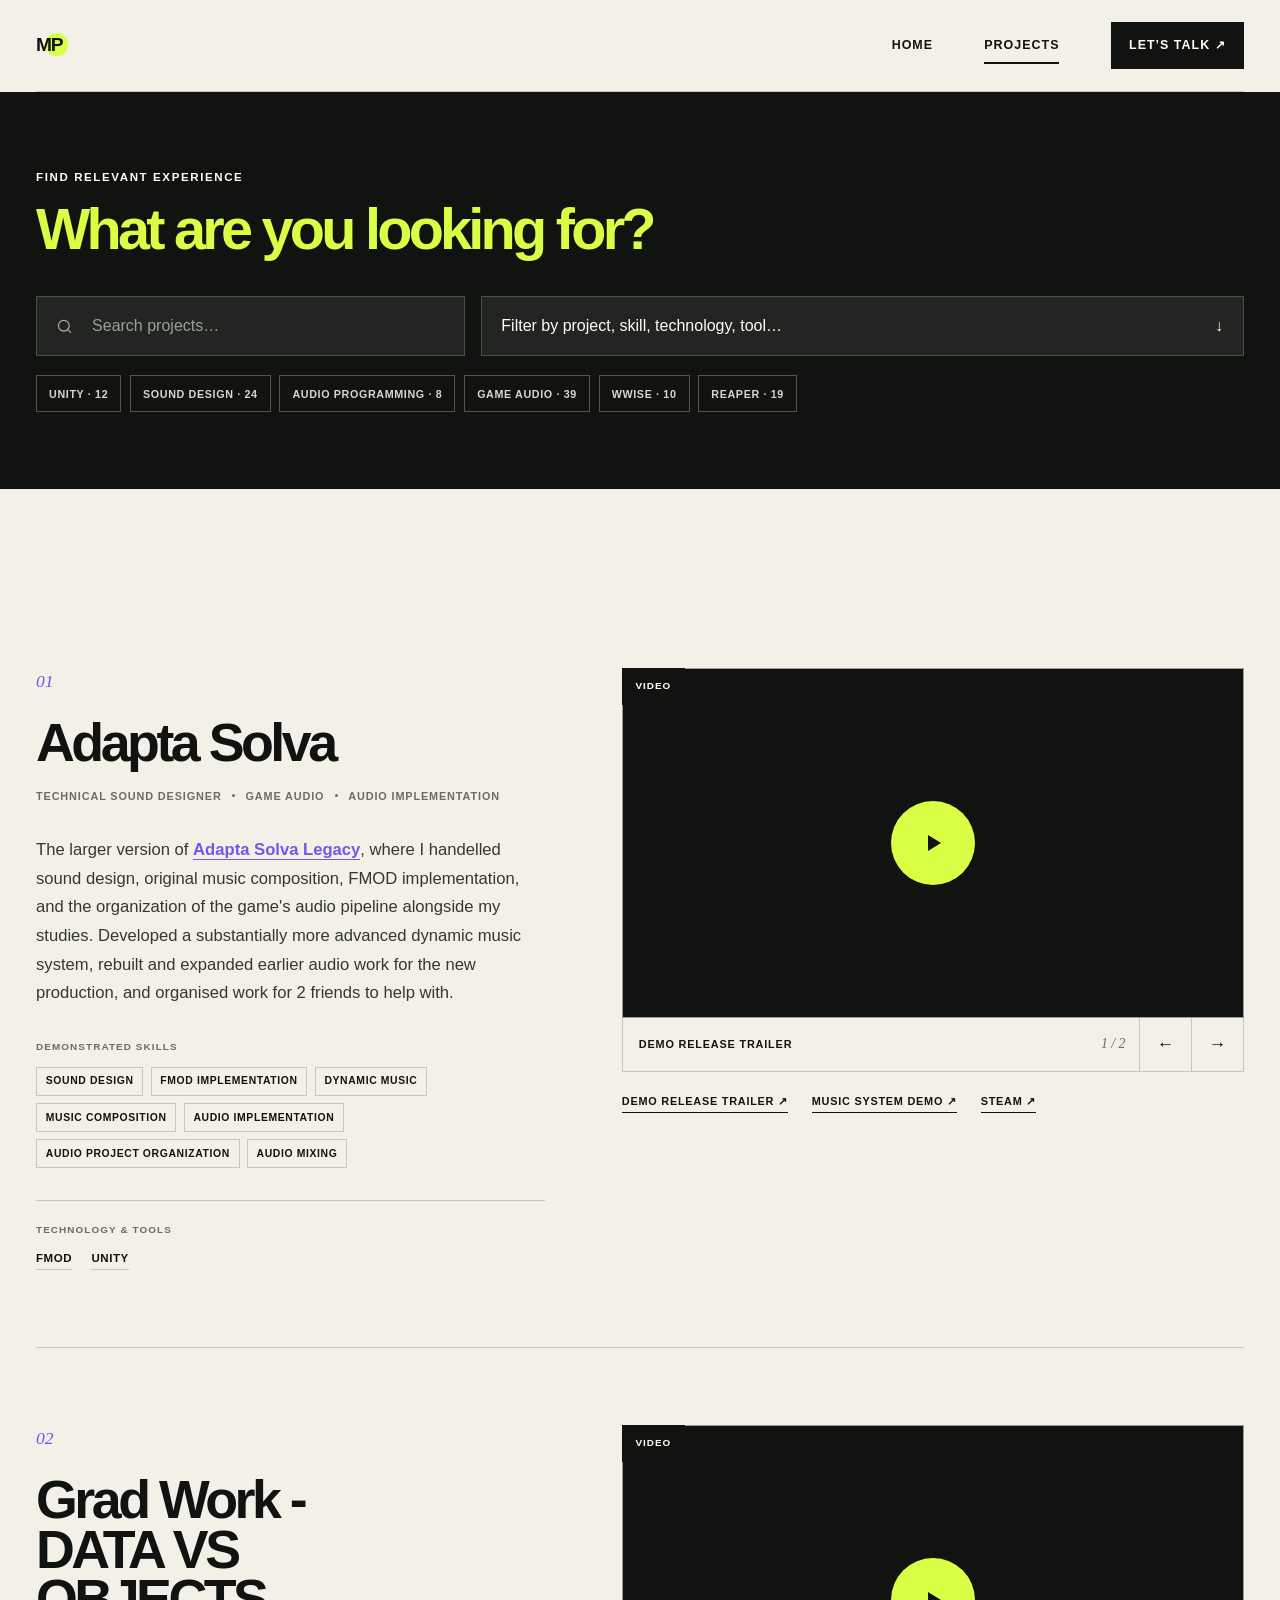
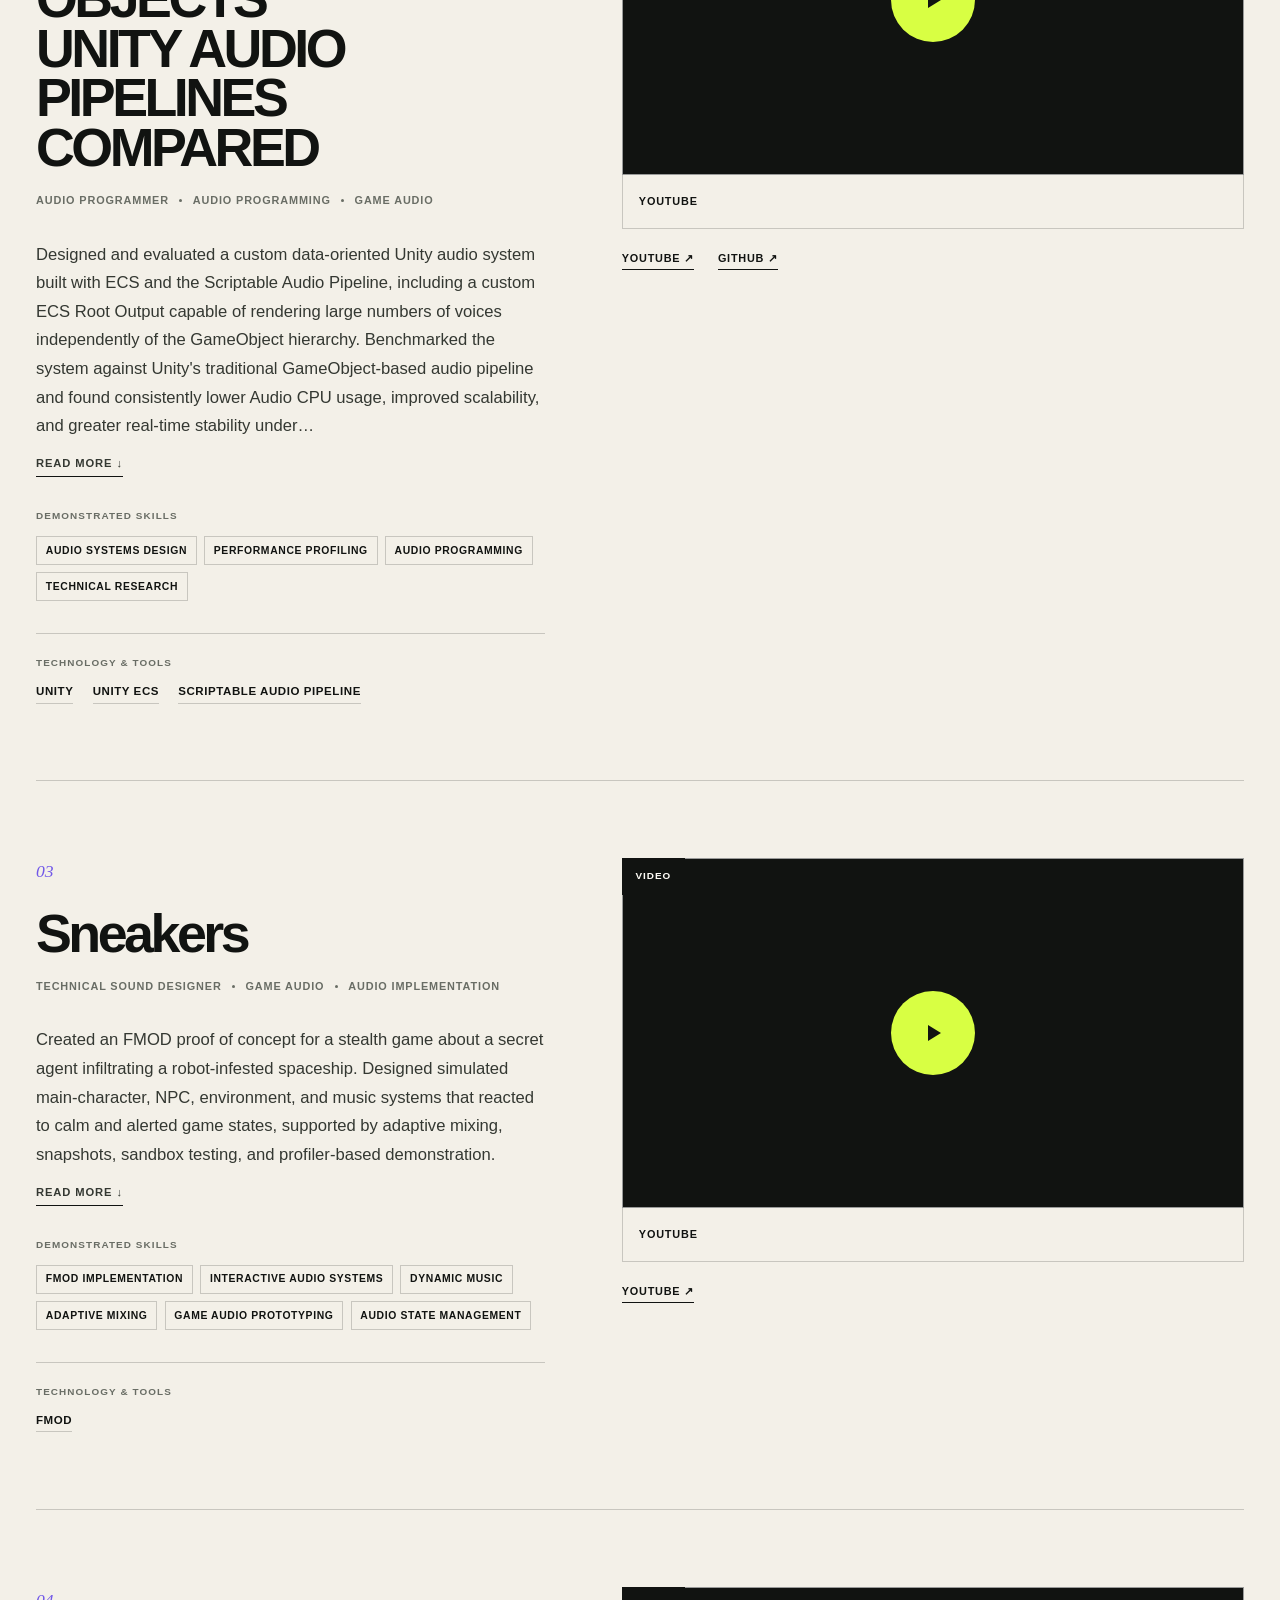
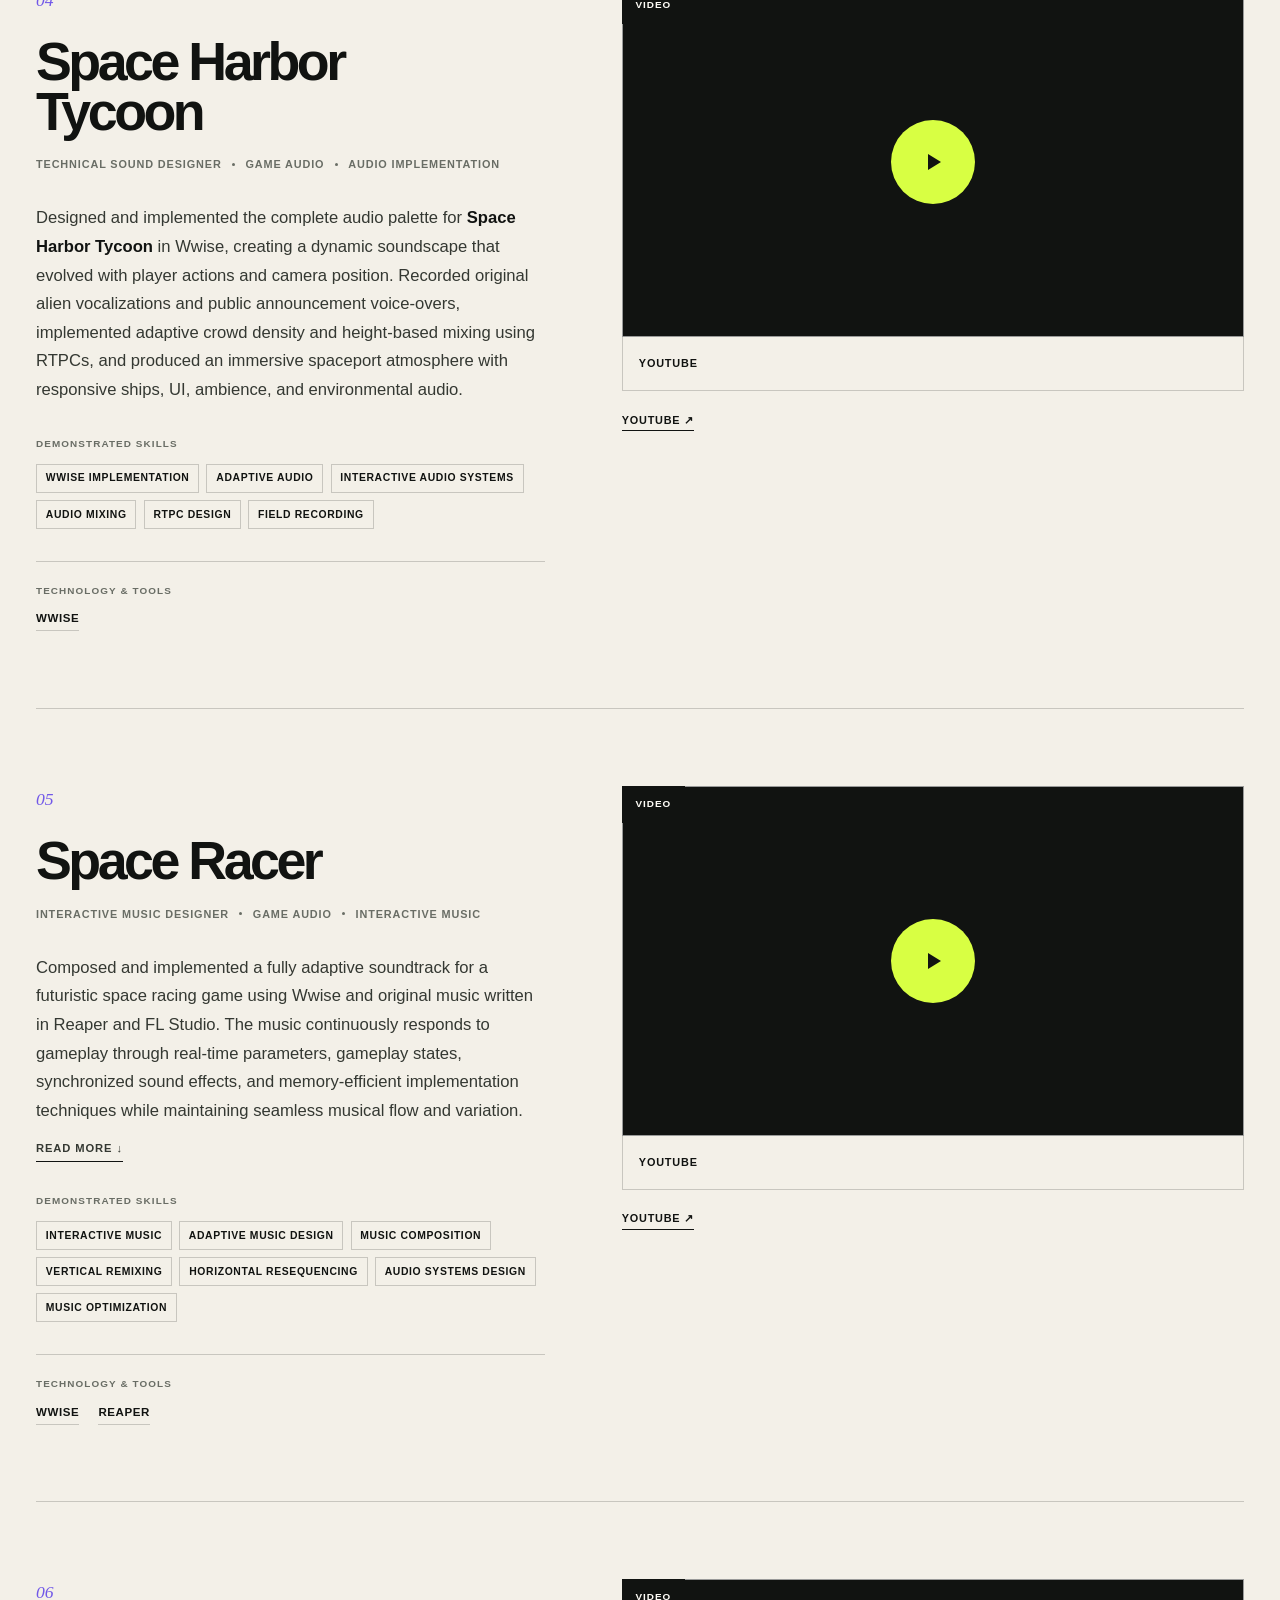
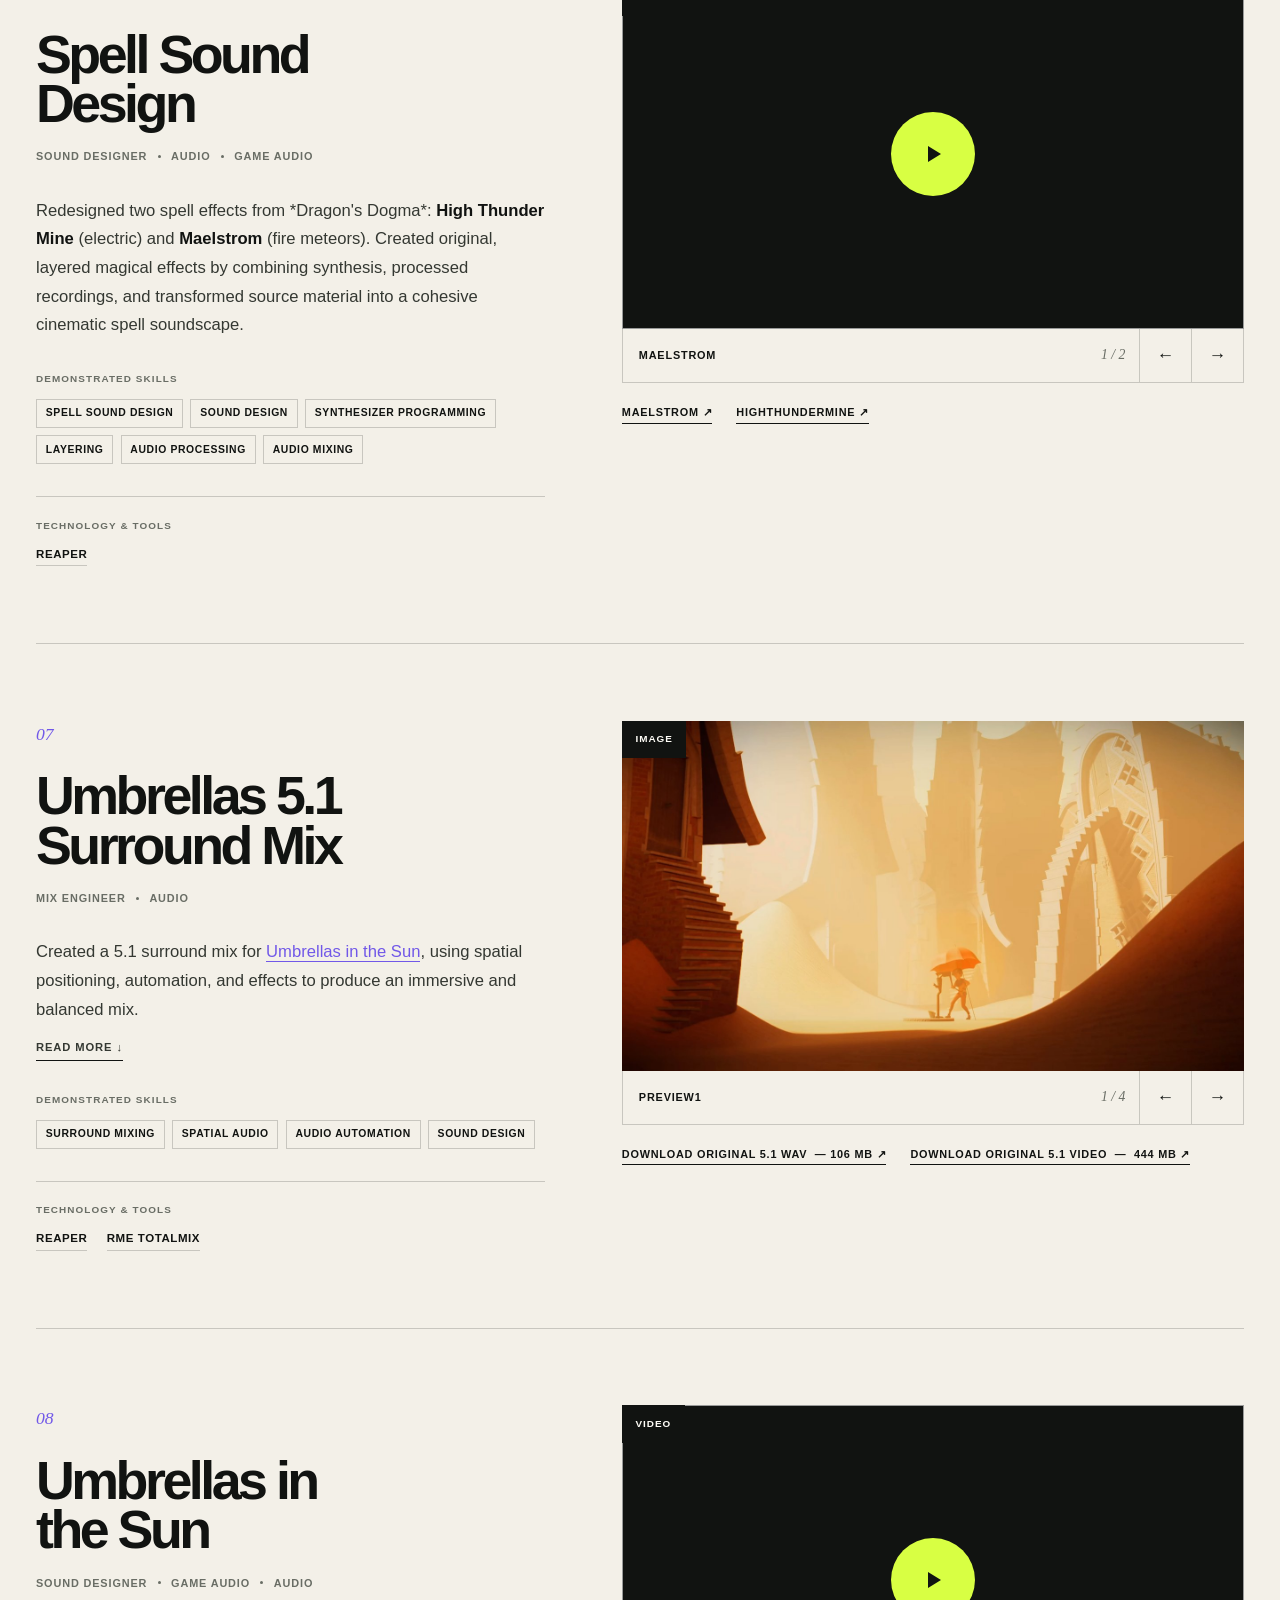
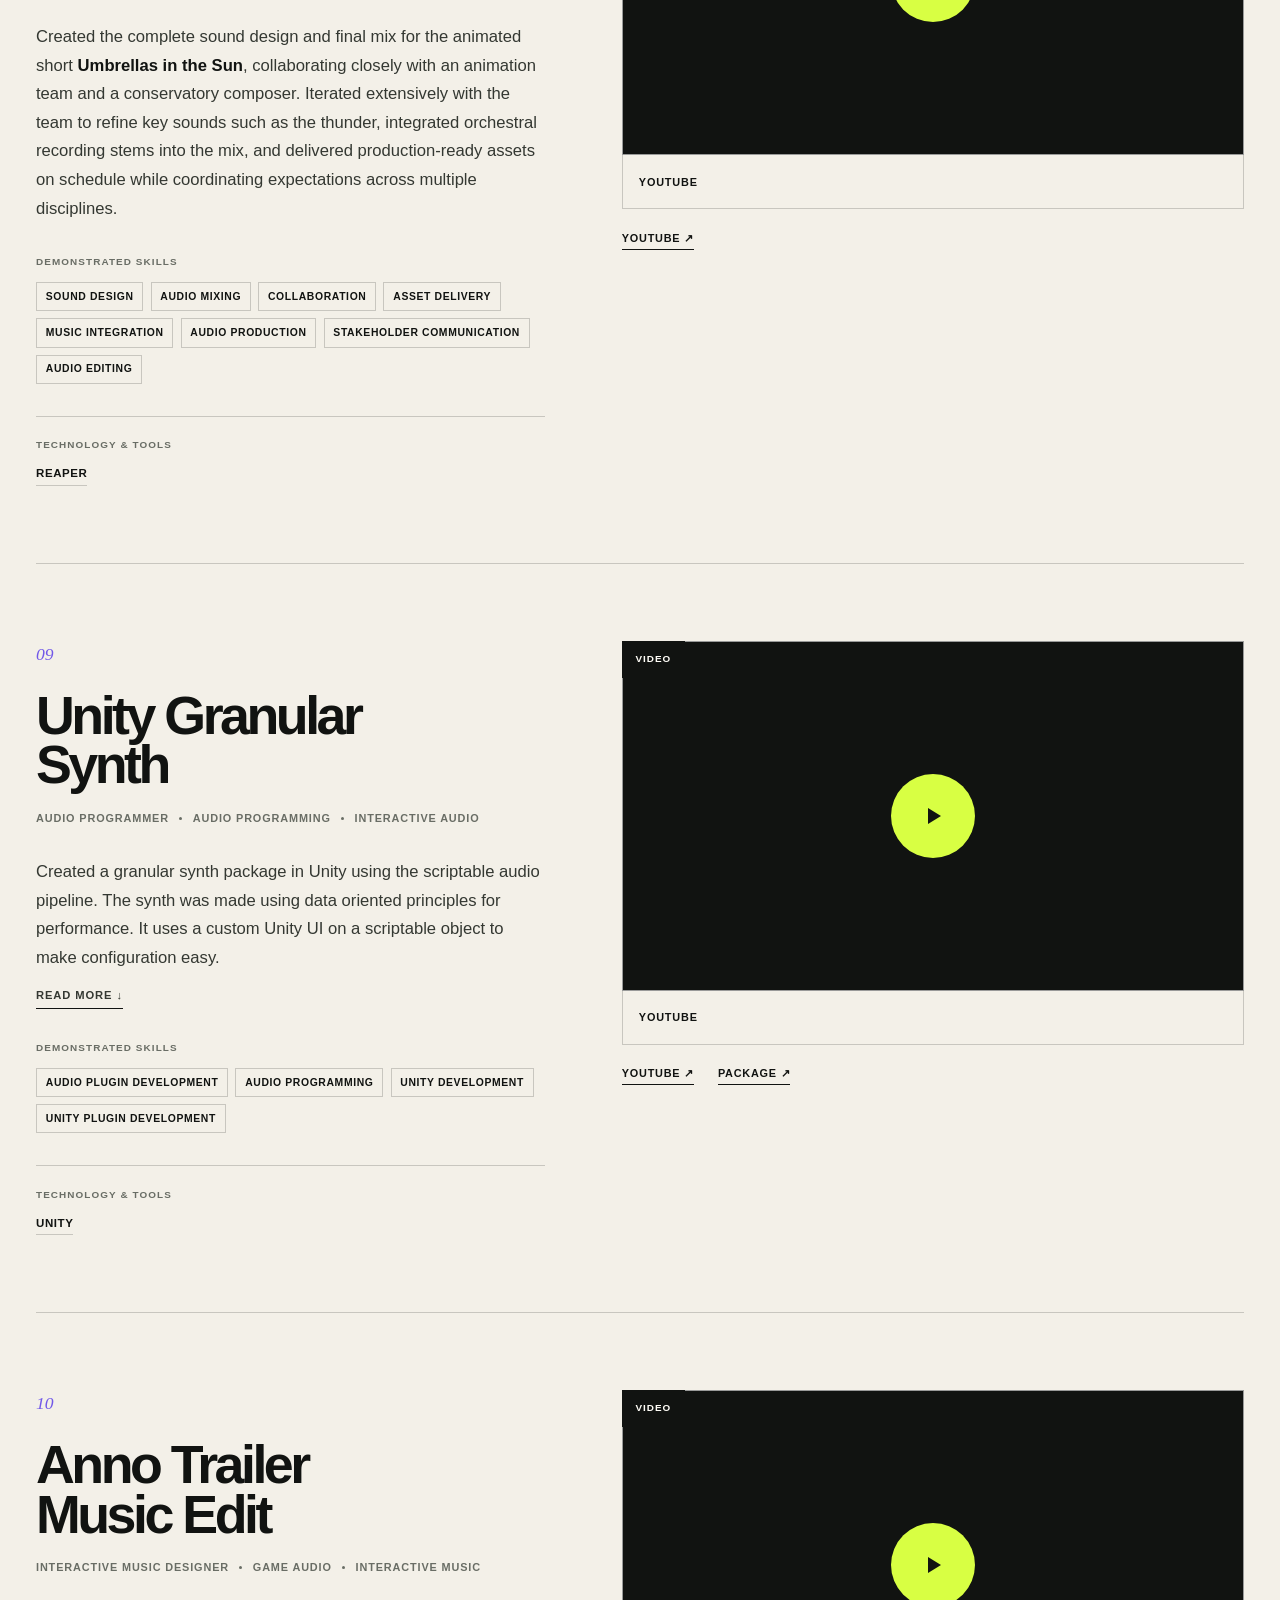
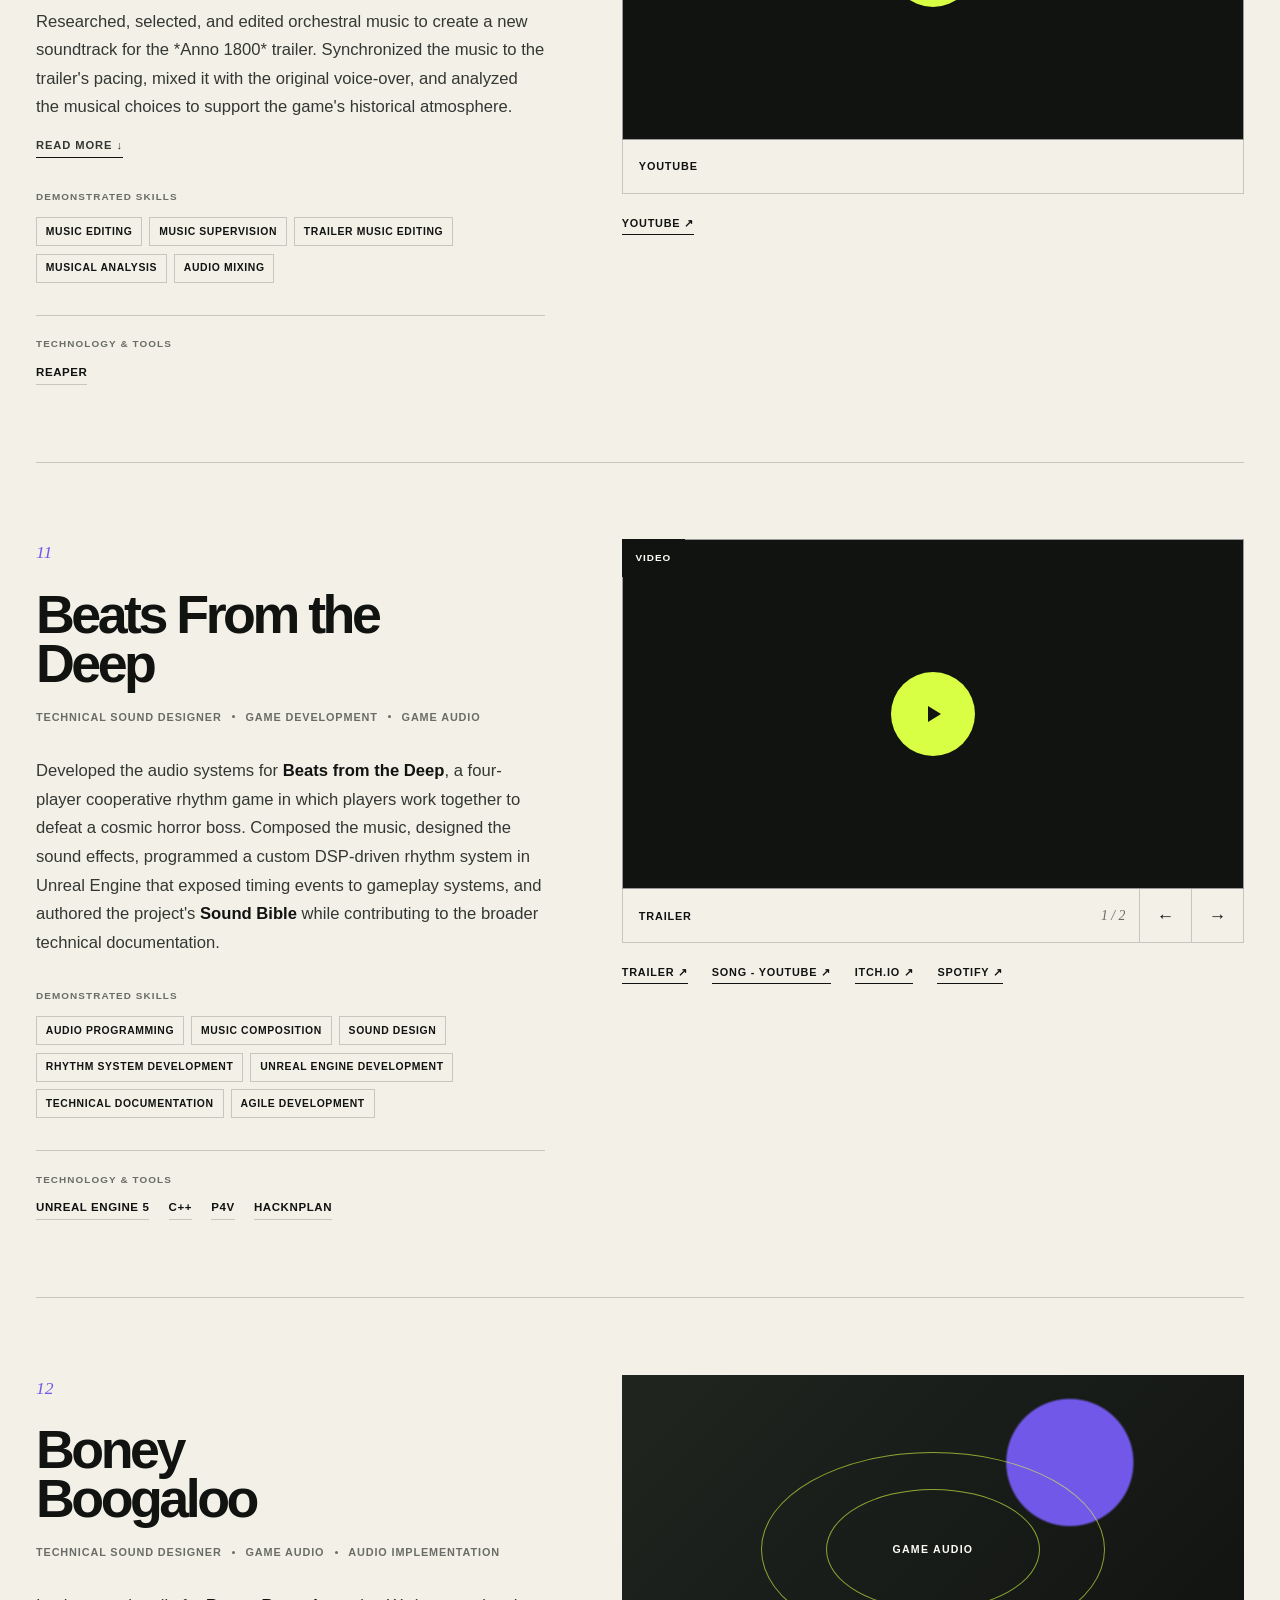
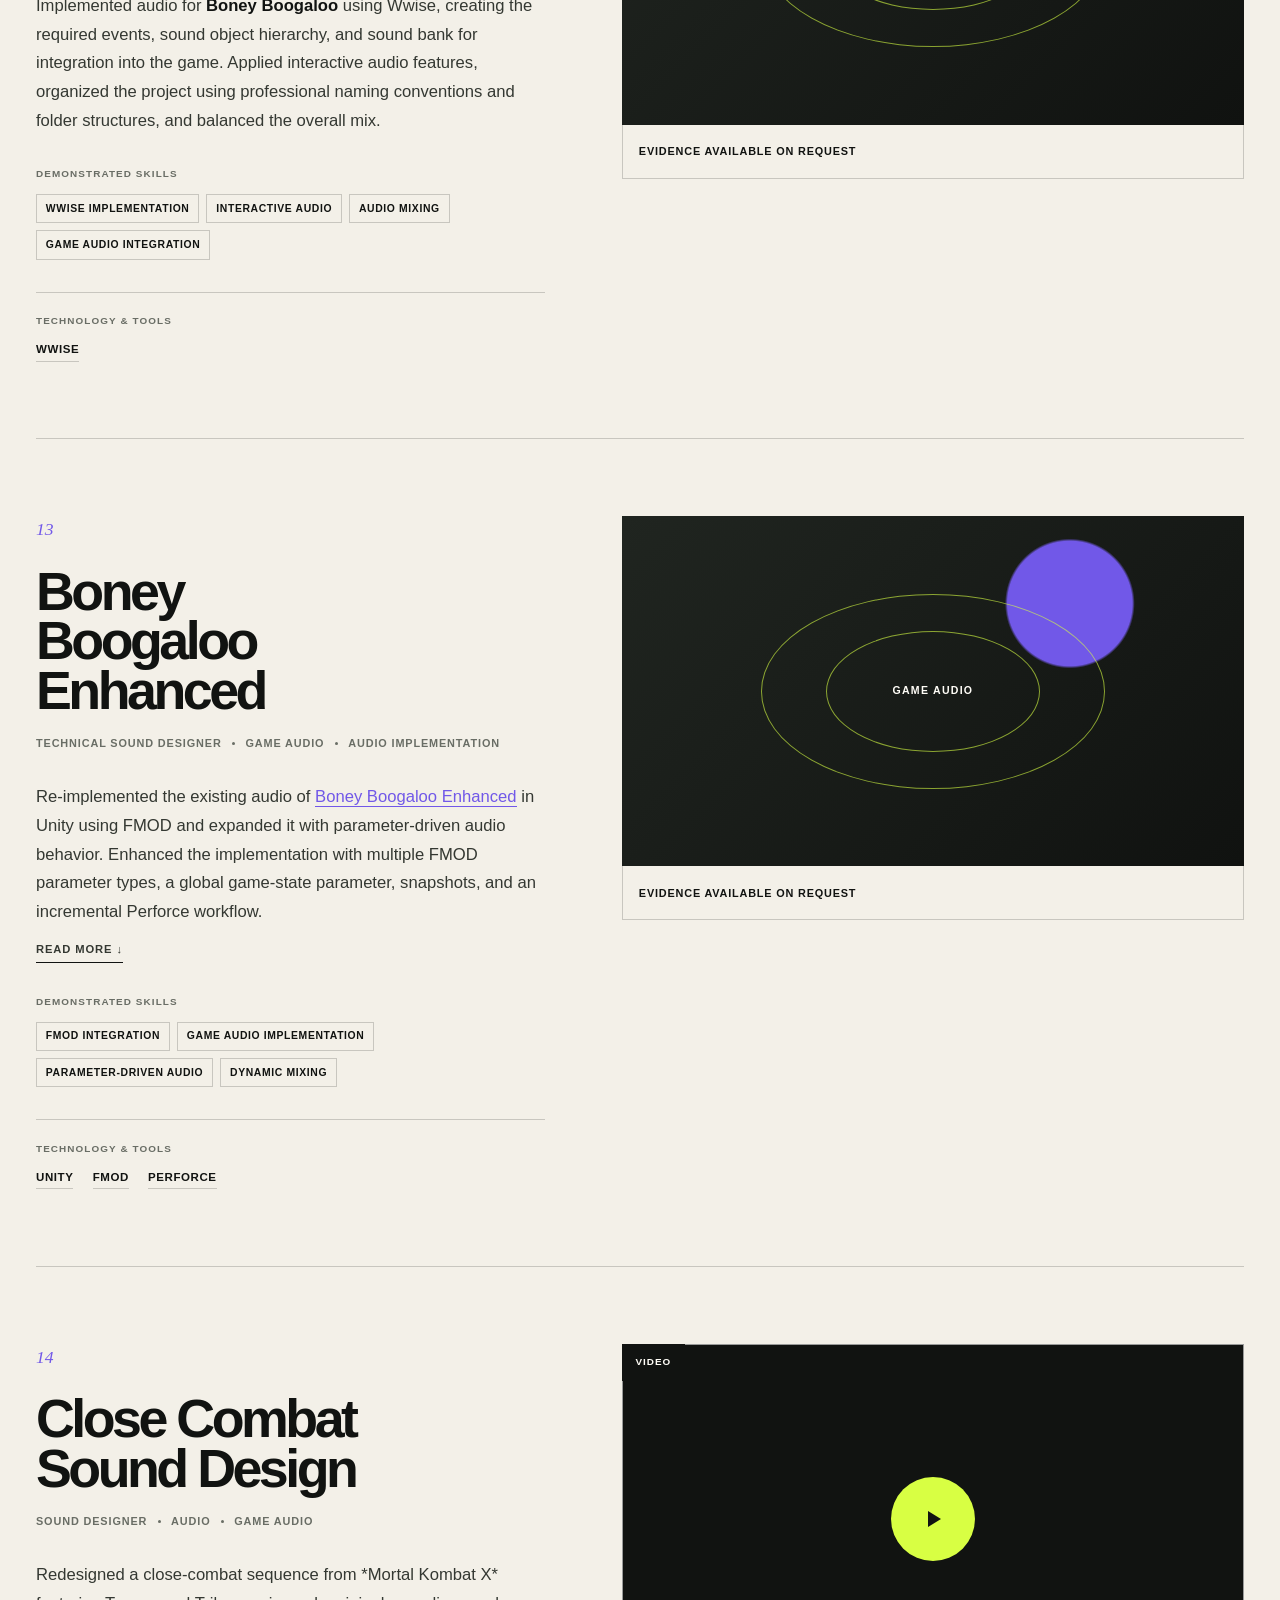
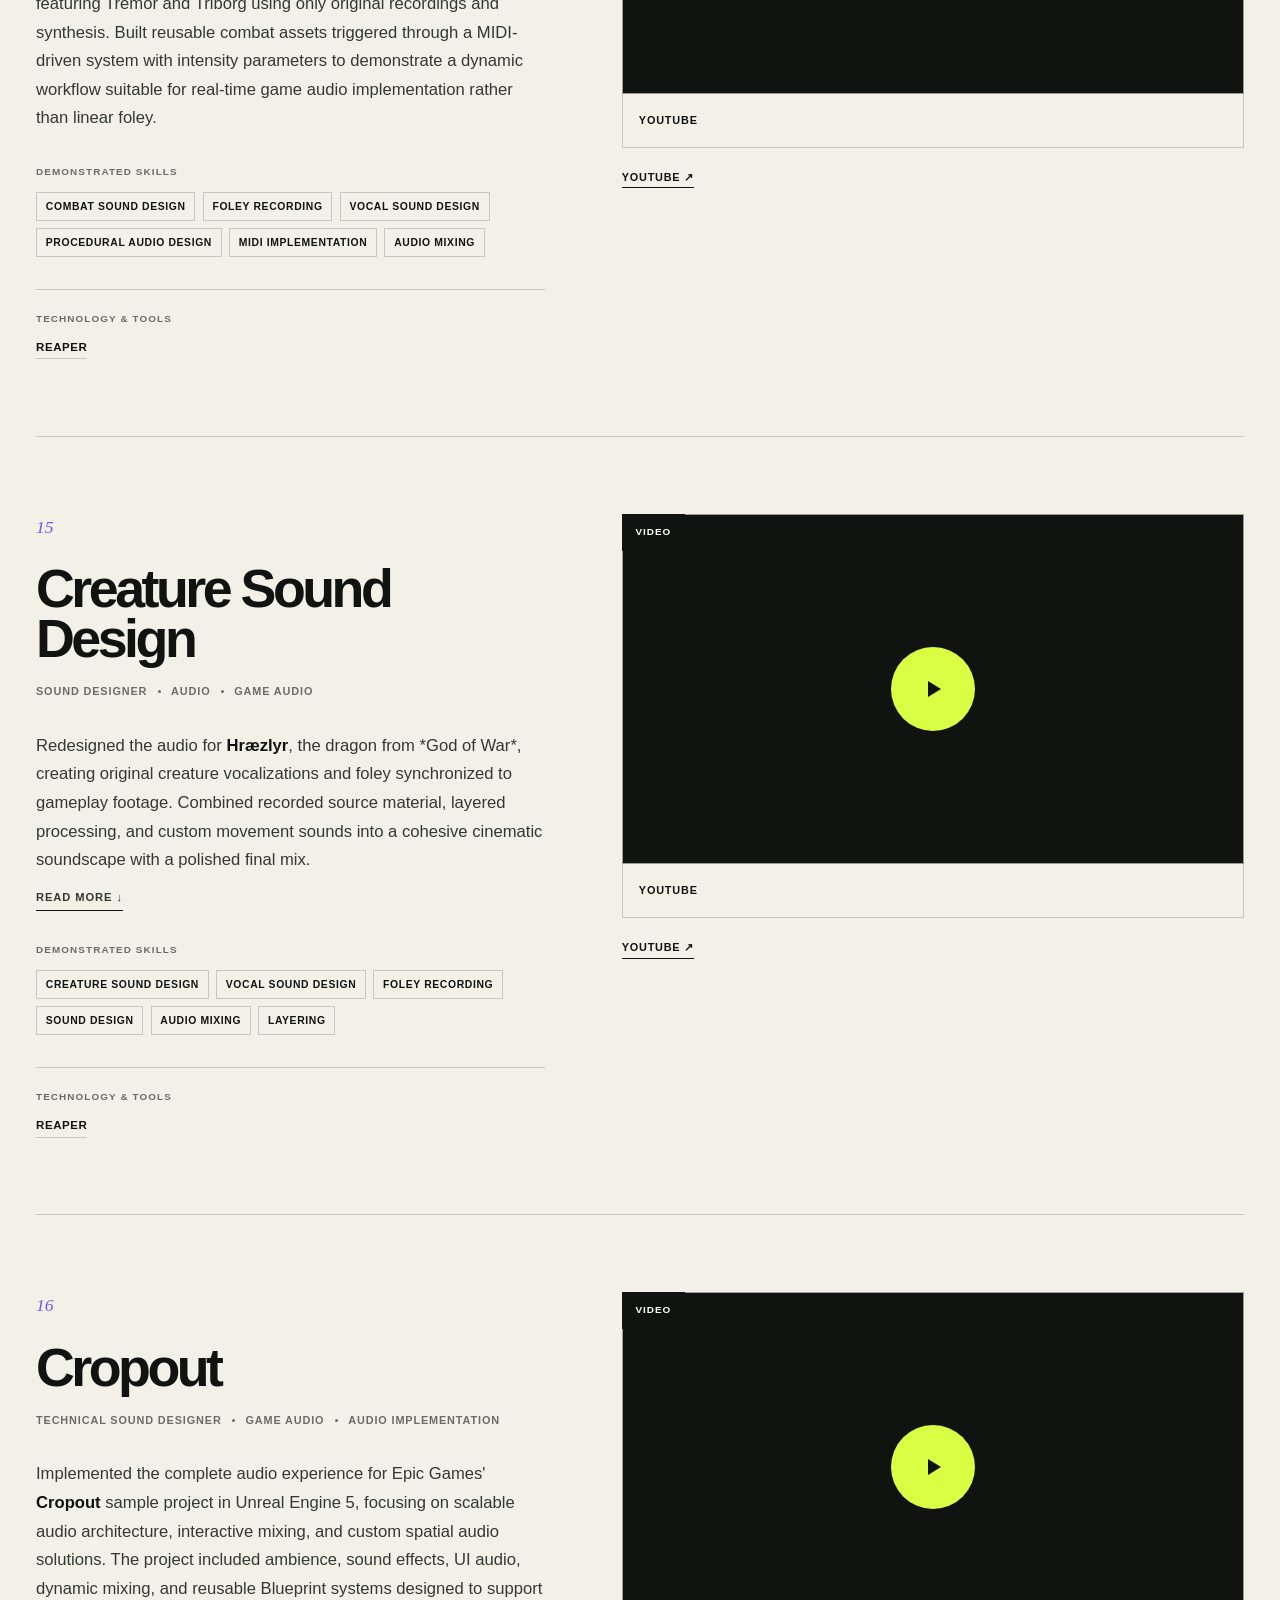
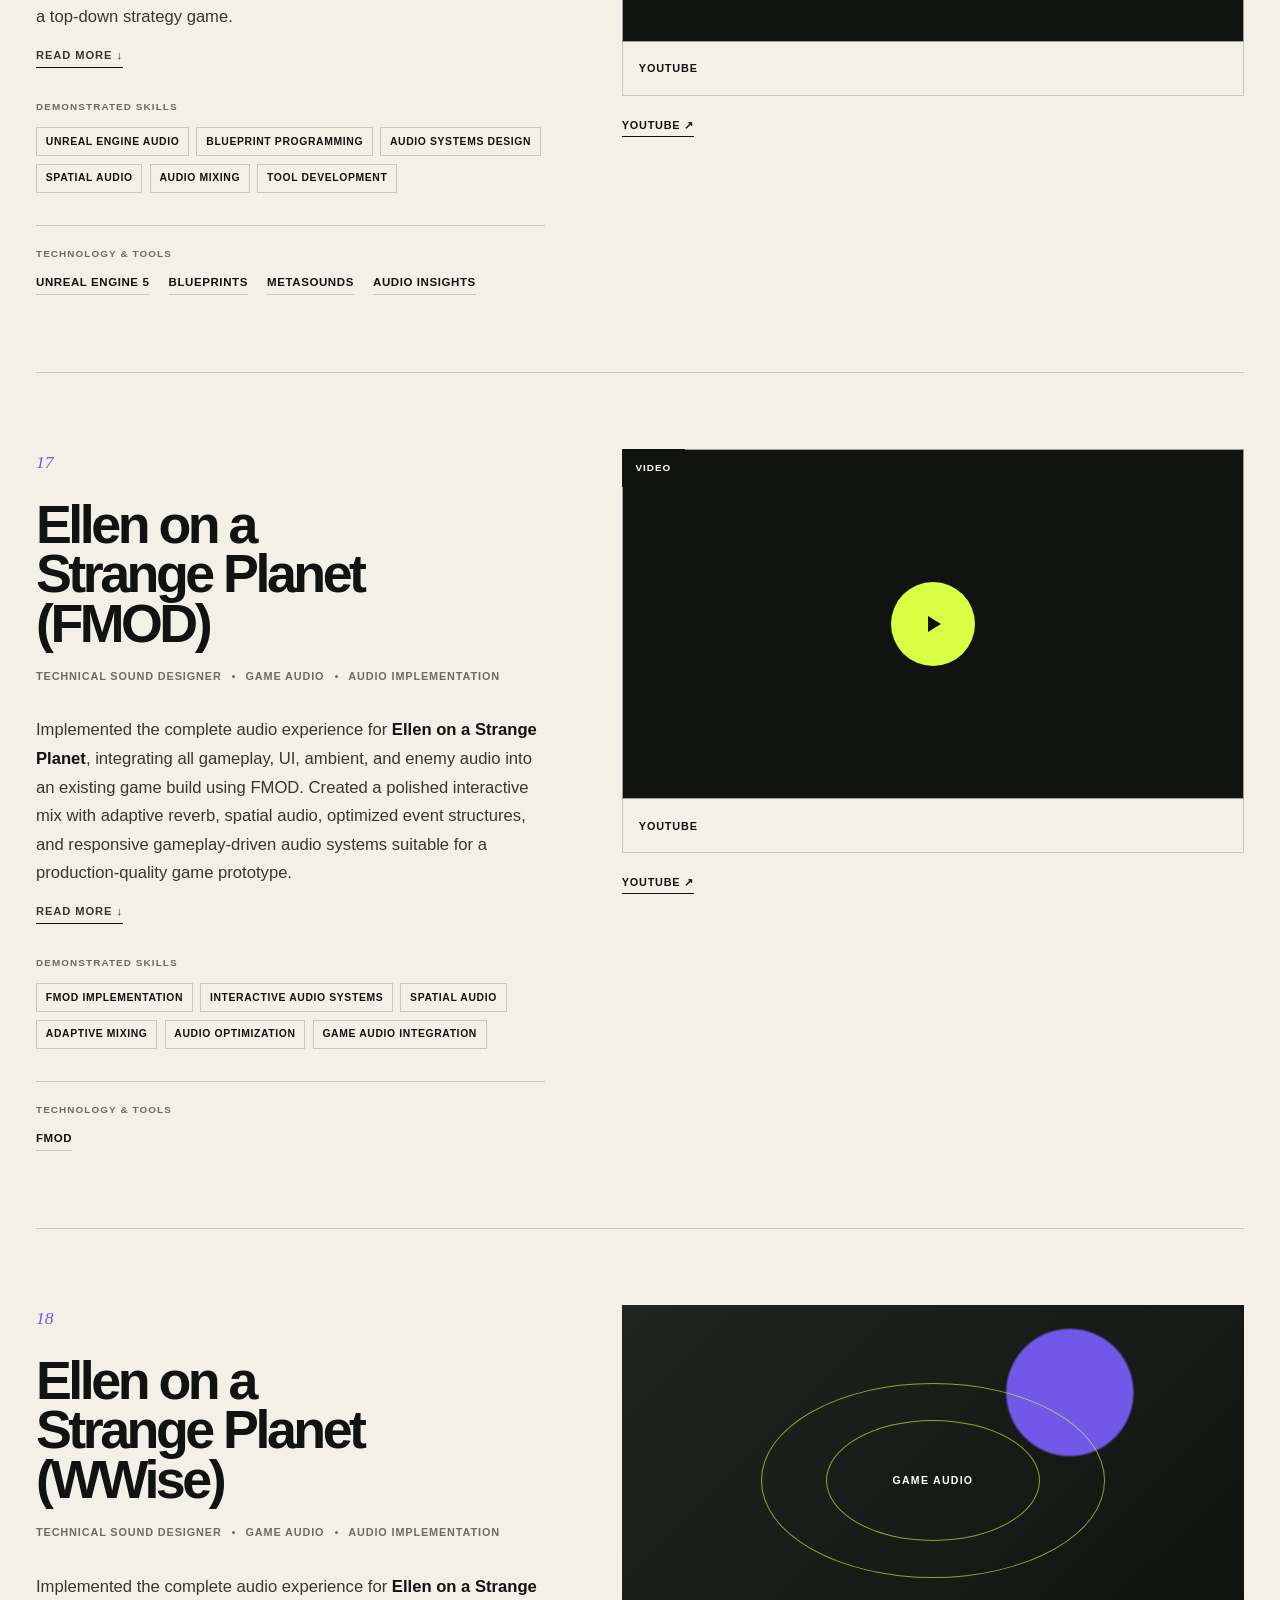
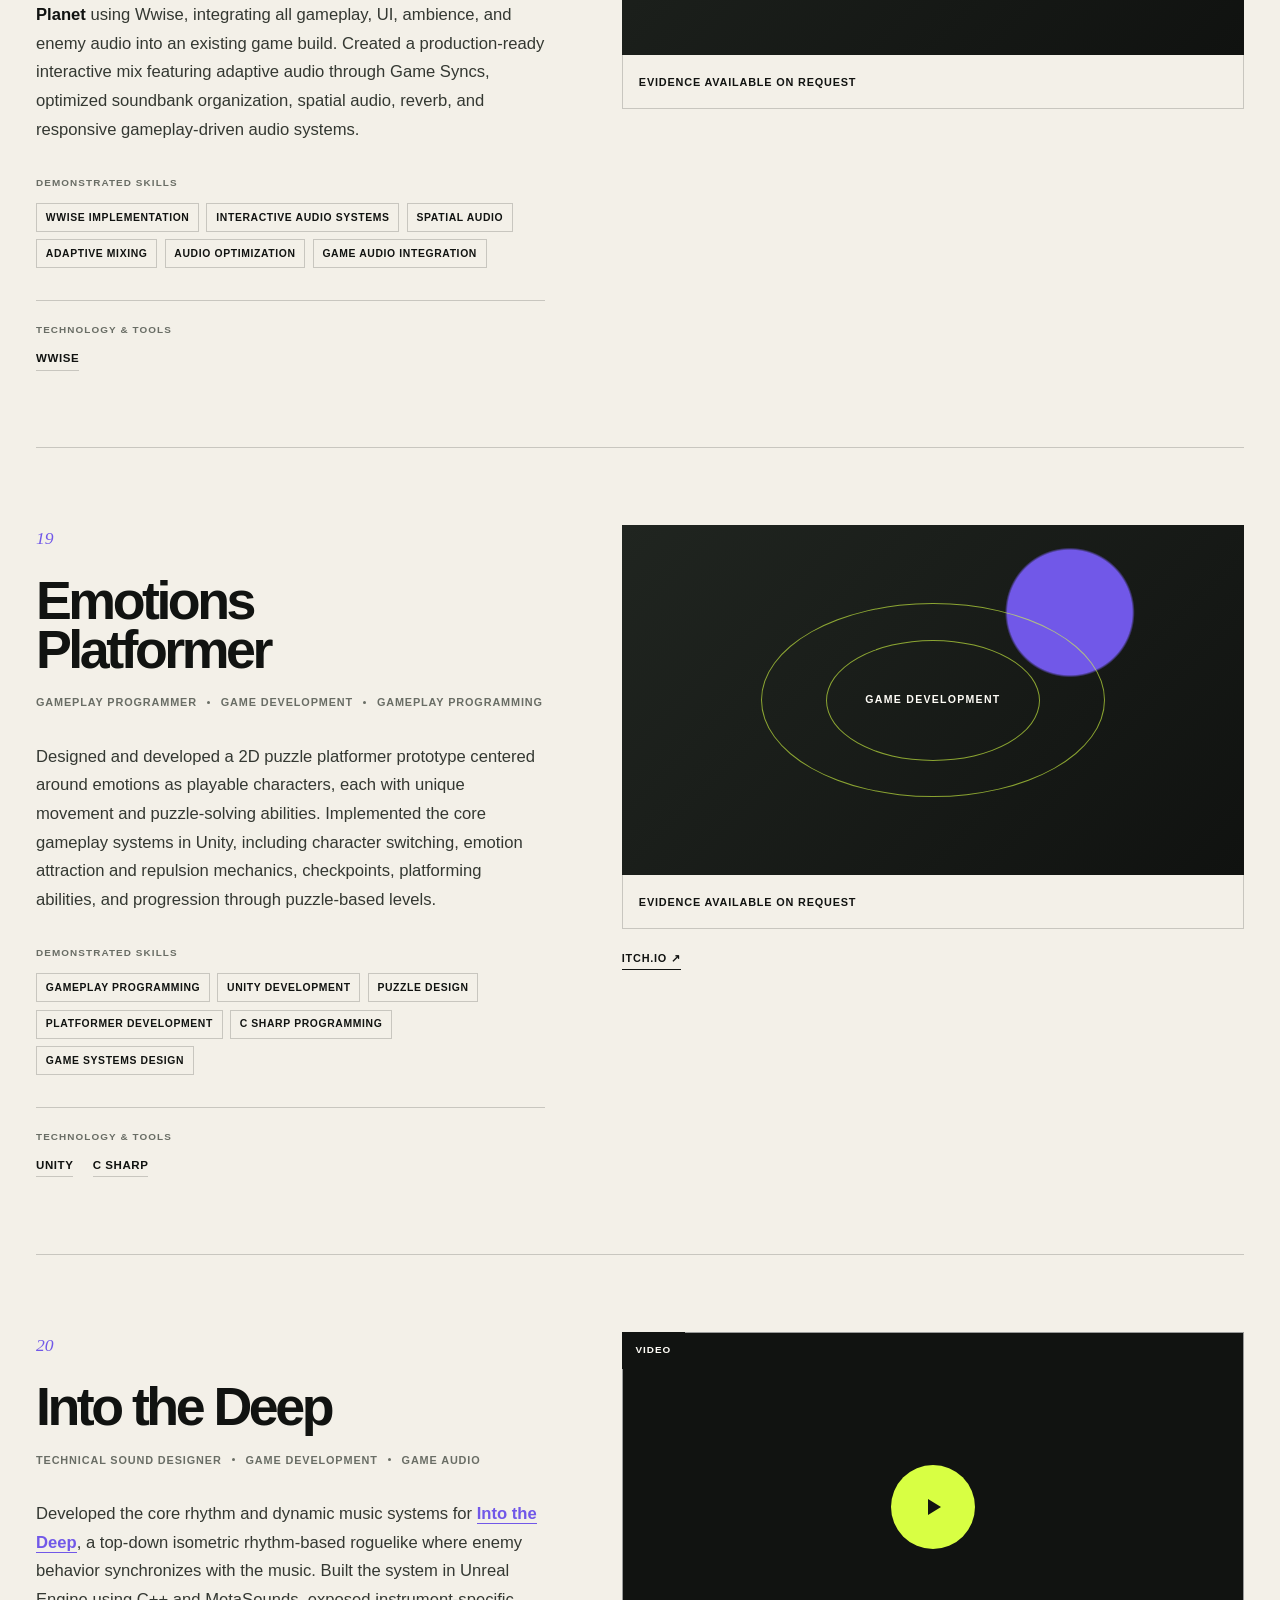
==== projects/index.html @ c5b2c289 "first commit" ====
<!doctype html>
<html lang="en">
  <head>
    <meta charset="utf-8">
    <meta name="viewport" content="width=device-width, initial-scale=1">
    <meta name="description" content="Explore Matthias Peene&#039;s work in audio programming, game audio, sound design, and creative technology.">
    <meta name="theme-color" content="#111311">
    <title>Projects — Matthias Peene</title>
    <link rel="stylesheet" href="../assets/site.css"></head>
  <body class="projects-page">
    
    <a class="skip-link" href="#main">Skip to content</a>
    <header class="site-header">
      <a class="wordmark" href="../index.html" aria-label="Matthias Peene, home">
        <span>MP</span><i aria-hidden="true"></i>
      </a>
      <nav aria-label="Main navigation">
        <a  href="../index.html">Home</a>
        <a aria-current="page" href="../projects/">Projects</a>
        <a class="nav-contact" href="mailto:matthiaspeene@hotmail.nl">Let’s talk <span aria-hidden="true">↗</span></a>
      </nav>
    </header>
    <main id="main">
      <!-- <section class="projects-intro section-shell">
        <p class="eyebrow">Project archive</p>
        <div>
          <h1>Work you can<br><em>hear</em> and use.</h1>
          <p>Explore projects by discipline, skill, technology, or tool. The strongest evidence appears first; filters keep that quality order intact.</p>
        </div>
      </section> -->

      <section class="filter-section" aria-labelledby="filter-title">
        <div class="section-shell">
          <div class="filter-heading">
            <div>
              <p class="eyebrow">Find relevant experience</p>
              <h2 id="filter-title">What are you looking for?</h2>
            </div>
            <button class="filter-clear" id="clear-filters" type="button" hidden>Clear all</button>
          </div>
          <div class="filter-controls">
            <label class="search-field">
              <span class="visually-hidden">Search projects</span>
              <svg aria-hidden="true" viewBox="0 0 24 24"><path d="m21 21-4.35-4.35m2.35-5.4A7.75 7.75 0 1 1 3.5 11.25a7.75 7.75 0 0 1 15.5 0Z"/></svg>
              <input id="project-search" type="search" placeholder="Search projects…" autocomplete="off">
            </label>
            <label class="facet-field">
              <span class="visually-hidden">Add a project filter</span>
              <select id="facet-select"><option value="">Filter by project, skill, technology, tool…</option></select>
            </label>
          </div>
          <div class="popular-filters" id="popular-filters" aria-label="Popular filters"></div>
          <div class="active-filters" id="active-filters" aria-live="polite"></div>
        </div>
      </section>

      <section class="project-results section-shell" aria-labelledby="results-title">
        <!-- <div class="results-heading">
          <h2 id="results-title"><span id="result-count">48</span> projects</h2>
          <p id="sort-note">Ordered by evidence quality</p>
        </div> -->
        <div class="project-list" id="project-list"></div>
        <div class="empty-state" id="empty-state" hidden>
          <p class="eyebrow">No matches</p>
          <h2>Try a wider search.</h2>
          <p>Remove a filter or search for a different skill, technology, or discipline.</p>
          <button class="button button--primary" type="button" data-clear-filters>Clear filters</button>
        </div>
      </section>
    </main>
    
    <footer class="site-footer">
      <div>
        <a class="wordmark wordmark--footer" href="../index.html" aria-label="Matthias Peene, home"><span>MP</span><i aria-hidden="true"></i></a>
        <p>Audio systems, creative tools, and interactive sound.</p>
      </div>
      <div class="footer-links">
        <a href="mailto:matthiaspeene@hotmail.nl">Email</a>
        <a href="https://github.com/matthiaspeene" target="_blank" rel="noreferrer">GitHub <span aria-hidden="true">↗</span></a>
      </div>
      <p class="footer-note">© 2026 Matthias Peene · Built from CareerVault</p>
    </footer>
    <script src="../assets/projects-data.js"></script>
    <script src="../assets/projects.js"></script>
  </body>
</html>
---- assets/site.css ----
:root {
  --ink: #111311;
  --ink-soft: #343832;
  --paper: #f3f0e8;
  --paper-deep: #e7e2d6;
  --white: #fffdf7;
  --acid: #d8ff43;
  --acid-dark: #b7df24;
  --violet: #7158e8;
  --line: rgba(17, 19, 17, 0.19);
  --muted: #696d65;
  --sans: Inter, "Helvetica Neue", Helvetica, Arial, sans-serif;
  --serif: Iowan Old Style, Baskerville, "Times New Roman", serif;
  --page: min(1440px, calc(100vw - 72px));
  --radius: 4px;
}

* {
  box-sizing: border-box;
}

html {
  scroll-behavior: smooth;
}

body {
  margin: 0;
  background: var(--paper);
  color: var(--ink);
  font-family: var(--sans);
  font-size: 16px;
  line-height: 1.5;
  text-rendering: optimizeLegibility;
}

body::selection {
  background: var(--acid);
  color: var(--ink);
}

img,
svg,
iframe {
  display: block;
  max-width: 100%;
}

a {
  color: inherit;
  text-decoration: none;
}

button,
input,
select {
  color: inherit;
  font: inherit;
}

button,
select {
  cursor: pointer;
}

.section-shell,
.site-header,
.site-footer {
  margin-inline: auto;
  width: var(--page);
}

.skip-link {
  background: var(--acid);
  left: 1rem;
  padding: 0.65rem 1rem;
  position: fixed;
  top: -5rem;
  z-index: 1000;
}

.skip-link:focus {
  top: 1rem;
}

.visually-hidden {
  clip: rect(0 0 0 0);
  clip-path: inset(50%);
  height: 1px;
  overflow: hidden;
  position: absolute;
  white-space: nowrap;
  width: 1px;
}

.site-header {
  align-items: center;
  border-bottom: 1px solid var(--line);
  display: flex;
  justify-content: space-between;
  min-height: 92px;
}

.wordmark {
  align-items: center;
  display: inline-flex;
  font-size: 1.2rem;
  font-weight: 900;
  letter-spacing: -0.07em;
  position: relative;
}

.wordmark span {
  position: relative;
  z-index: 1;
}

.wordmark i {
  background: var(--acid);
  border-radius: 50%;
  height: 1.45rem;
  left: 0.58rem;
  position: absolute;
  top: 0.1rem;
  width: 1.45rem;
}

.site-header nav {
  align-items: center;
  display: flex;
  gap: clamp(1.4rem, 4vw, 4.5rem);
}

.site-header nav a {
  font-size: 0.78rem;
  font-weight: 750;
  letter-spacing: 0.08em;
  position: relative;
  text-transform: uppercase;
}

.site-header nav a:not(.nav-contact)::after {
  background: var(--ink);
  bottom: -0.55rem;
  content: "";
  height: 2px;
  left: 0;
  position: absolute;
  transform: scaleX(0);
  transform-origin: left;
  transition: transform 180ms ease;
  width: 100%;
}

.site-header nav a:hover::after,
.site-header nav a[aria-current="page"]::after {
  transform: scaleX(1);
}

.nav-contact {
  background: var(--ink);
  color: var(--white);
  padding: 0.9rem 1.15rem;
  transition: background 180ms ease, color 180ms ease;
}

.nav-contact:hover {
  background: var(--acid);
  color: var(--ink);
}

.eyebrow {
  font-size: 0.72rem;
  font-weight: 800;
  letter-spacing: 0.14em;
  margin: 0 0 1rem;
  text-transform: uppercase;
}

.status-dot {
  background: var(--acid-dark);
  border-radius: 50%;
  display: inline-block;
  height: 0.6rem;
  margin-right: 0.7rem;
  width: 0.6rem;
}

.hero {
  align-items: center;
  display: grid;
  gap: clamp(3rem, 7vw, 8rem);
  grid-template-columns: minmax(0, 1.04fr) minmax(320px, 0.96fr);
  min-height: calc(100vh - 92px);
  padding-block: clamp(4.5rem, 9vw, 9rem);
}

.hero__copy {
  max-width: 790px;
}

.hero h1 {
  font-size: clamp(4.5rem, 8.8vw, 10rem);
  font-weight: 850;
  letter-spacing: -0.085em;
  line-height: 0.9;
  margin: 0;
  max-width: 8ch;
}

.headline__line {
  display: inline;
}

@media (min-width: 981px) {
  .hero h1 .headline__line { display: block; }
  .hero h1 .headline__line--descender { padding-bottom: 0.14em; }
}

.hero h1::first-line {
  color: var(--ink);
}

.hero__summary {
  color: var(--ink-soft);
  font-size: clamp(1.05rem, 1.45vw, 1.3rem);
  line-height: 1.62;
  margin: clamp(2rem, 4vw, 3.4rem) 0 0;
  max-width: 660px;
}

.hero__actions {
  align-items: center;
  display: flex;
  flex-wrap: wrap;
  gap: 1.75rem;
  margin-top: 2.25rem;
}

.button {
  align-items: center;
  border: 1px solid var(--ink);
  display: inline-flex;
  font-size: 0.78rem;
  font-weight: 800;
  gap: 1.4rem;
  justify-content: center;
  letter-spacing: 0.07em;
  min-height: 52px;
  padding: 0.9rem 1.3rem;
  text-transform: uppercase;
  transition: background 180ms ease, color 180ms ease, transform 180ms ease;
}

.button:hover {
  transform: translateY(-2px);
}

.button--primary {
  background: var(--ink);
  color: var(--white);
}

.button--primary:hover {
  background: var(--acid);
  color: var(--ink);
}

.button--outline:hover {
  background: var(--ink);
  color: var(--white);
}

.text-link {
  border-bottom: 1px solid currentColor;
  font-size: 0.78rem;
  font-weight: 800;
  letter-spacing: 0.07em;
  padding-bottom: 0.2rem;
  text-transform: uppercase;
}

.hero__stats {
  display: flex;
  gap: clamp(1.8rem, 4vw, 4rem);
  margin: clamp(3rem, 7vh, 5rem) 0 0;
}

.hero__stats div {
  display: grid;
  gap: 0.1rem;
}

.hero__stats dt {
  font-family: var(--serif);
  font-size: 2.25rem;
  font-style: italic;
  line-height: 1;
}

.hero__stats dd {
  color: var(--muted);
  font-size: 0.7rem;
  letter-spacing: 0.08em;
  margin: 0;
  text-transform: uppercase;
}

.hero__portrait-wrap {
  justify-self: end;
  max-width: 620px;
  min-height: 500px;
  position: relative;
  width: 100%;
}

.portrait-accent {
  background: var(--acid);
  height: 28%;
  position: absolute;
  right: -4%;
  top: -4%;
  width: 38%;
}

.hero__portrait {
  aspect-ratio: 0.83;
  filter: saturate(0.8) contrast(1.04);
  height: auto;
  object-fit: cover;
  object-position: 49% 50%;
  position: relative;
  width: 92%;
}

.portrait-caption {
  align-items: flex-end;
  background: var(--ink);
  bottom: 4%;
  color: var(--white);
  display: flex;
  justify-content: space-between;
  left: -5%;
  padding: 1.15rem 1.3rem;
  position: absolute;
  width: 74%;
}

.portrait-caption span:first-child {
  font-weight: 780;
}

.portrait-caption span:last-child {
  color: #c7c9c4;
  font-size: 0.64rem;
  letter-spacing: 0.08em;
  max-width: 15ch;
  text-align: right;
  text-transform: uppercase;
}

.ticker {
  background: var(--acid);
  overflow: hidden;
  padding-block: 0.9rem;
}

.ticker > div {
  align-items: center;
  animation: ticker 35s linear infinite;
  display: flex;
  gap: 1.7rem;
  white-space: nowrap;
  width: max-content;
}

.ticker span {
  font-size: 0.7rem;
  font-weight: 850;
  letter-spacing: 0.12em;
  text-transform: uppercase;
}

.ticker i {
  background: var(--ink);
  border-radius: 50%;
  height: 0.35rem;
  width: 0.35rem;
}

@keyframes ticker {
  to { transform: translateX(-50%); }
}

.selected-work {
  padding-block: clamp(6rem, 10vw, 10rem);
}

.section-heading,
.results-heading,
.filter-heading {
  align-items: flex-end;
  display: flex;
  justify-content: space-between;
}

.section-heading {
  border-bottom: 1px solid var(--line);
  gap: 3rem;
  padding-bottom: 2.5rem;
}

.section-heading h2,
.approach h2,
.filter-heading h2,
.empty-state h2 {
  font-size: clamp(2.8rem, 5vw, 5.8rem);
  letter-spacing: -0.065em;
  line-height: 0.94;
  margin: 0;
}

.featured-grid {
  display: grid;
  gap: 0;
  grid-template-columns: repeat(3, minmax(0, 1fr));
}

.featured-project {
  border-right: 1px solid var(--line);
  display: block;
  padding: 2.5rem 2rem 0;
}

.featured-project:first-child {
  padding-left: 0;
}

.featured-project:last-child {
  border-right: 0;
  padding-right: 0;
}

.featured-project__media {
  background: var(--ink);
  overflow: hidden;
  position: relative;
}

.featured-project__image {
  aspect-ratio: 16 / 10;
  object-fit: cover;
  opacity: 0.86;
  transition: opacity 250ms ease, transform 500ms cubic-bezier(.2,.7,.2,1);
  width: 100%;
}

.featured-project:hover .featured-project__image {
  opacity: 1;
  transform: scale(1.025);
}

.featured-project__number {
  background: var(--acid);
  bottom: 0;
  font-family: var(--serif);
  font-size: 1.1rem;
  font-style: italic;
  padding: 0.65rem 0.8rem;
  position: absolute;
  right: 0;
}

.project-placeholder {
  align-items: center;
  background:
    radial-gradient(circle at 72% 25%, var(--violet) 0 12%, transparent 12.5%),
    linear-gradient(135deg, #202520, #101210);
  color: var(--white);
  display: flex;
  justify-content: center;
}

.project-placeholder::before,
.project-placeholder::after {
  border: 1px solid rgba(216, 255, 67, 0.6);
  border-radius: 50%;
  content: "";
  height: 55%;
  position: absolute;
  width: 55%;
}

.project-placeholder::after {
  height: 34%;
  width: 34%;
}

.project-placeholder span {
  font-size: 0.66rem;
  font-weight: 800;
  letter-spacing: 0.12em;
  position: relative;
  text-transform: uppercase;
  z-index: 1;
}

.featured-project__body {
  padding-top: 1.8rem;
}

.featured-project__body h3 {
  font-size: clamp(1.4rem, 2vw, 2rem);
  letter-spacing: -0.045em;
  line-height: 1.05;
  margin: 0 0 1rem;
}

.featured-project__body > p:not(.eyebrow) {
  color: var(--muted);
  display: -webkit-box;
  font-size: 0.92rem;
  line-height: 1.65;
  margin: 0;
  overflow: hidden;
  -webkit-box-orient: vertical;
  -webkit-line-clamp: 3;
}

.tag-row {
  display: flex;
  flex-wrap: wrap;
  gap: 0.45rem;
  margin-top: 1.45rem;
}

.tag-row span,
.project-card__tag {
  border: 1px solid var(--line);
  font-size: 0.65rem;
  font-weight: 750;
  letter-spacing: 0.06em;
  padding: 0.36rem 0.55rem;
  text-transform: uppercase;
}

.approach {
  background: var(--ink);
  color: var(--white);
  padding: clamp(4rem, 8vw, 7rem);
  width: min(1440px, calc(100vw - 32px));
}

.approach__grid {
  align-items: end;
  display: grid;
  gap: 4rem;
  grid-template-columns: 1.15fr 0.85fr;
}

.approach h2 {
  color: var(--acid);
}

.approach__grid > div > p {
  color: #c9ccc6;
  font-size: clamp(1.05rem, 1.7vw, 1.35rem);
  line-height: 1.65;
  margin: 0 0 2rem;
  max-width: 560px;
}

.approach .button {
  border-color: #777b75;
}

.contact-band {
  padding-block: clamp(6rem, 10vw, 10rem);
}

.contact-band a {
  display: inline-block;
  font-size: clamp(3rem, 7vw, 8rem);
  font-weight: 850;
  letter-spacing: -0.075em;
  line-height: 0.95;
  max-width: 12ch;
  transition: color 180ms ease;
}

.contact-band a:hover {
  color: var(--violet);
}

.site-footer {
  align-items: end;
  border-top: 1px solid var(--line);
  display: grid;
  gap: 3rem;
  grid-template-columns: 1fr auto;
  padding-block: 3rem;
}

.wordmark--footer {
  margin-bottom: 1rem;
}

.site-footer p {
  color: var(--muted);
  font-size: 0.78rem;
  margin: 0;
}

.footer-links {
  display: flex;
  font-size: 0.73rem;
  font-weight: 800;
  gap: 2rem;
  letter-spacing: 0.08em;
  text-transform: uppercase;
}

.footer-links a:hover {
  text-decoration: underline;
  text-underline-offset: 0.35rem;
}

.footer-note {
  grid-column: 1 / -1;
}

/* Projects */
.projects-intro {
  display: grid;
  gap: 2rem;
  grid-template-columns: minmax(170px, 0.33fr) minmax(0, 1fr);
  padding-block: clamp(5rem, 10vw, 10rem);
}

.projects-intro h1 {
  font-size: clamp(4rem, 9vw, 10rem);
  font-weight: 850;
  letter-spacing: -0.085em;
  line-height: 0.78;
  margin: 0;
}

.projects-intro h1 em {
  color: var(--violet);
  font-family: var(--serif);
  font-weight: 400;
}

.projects-intro > div > p {
  color: var(--muted);
  font-size: 1.08rem;
  line-height: 1.7;
  margin: 3rem 0 0;
  max-width: 670px;
}

.filter-section {
  background: var(--ink);
  color: var(--white);
  padding-block: clamp(3rem, 6vw, 5rem);
}

.filter-heading h2 {
  color: var(--acid);
  font-size: clamp(2.2rem, 4.5vw, 4.8rem);
}

.filter-clear {
  background: transparent;
  border: 0;
  border-bottom: 1px solid #767b72;
  color: var(--white);
  font-size: 0.72rem;
  font-weight: 800;
  letter-spacing: 0.09em;
  padding: 0 0 0.25rem;
  text-transform: uppercase;
}

.filter-controls {
  display: grid;
  gap: 1rem;
  grid-template-columns: minmax(220px, 0.72fr) minmax(320px, 1.28fr);
  margin-top: 2.5rem;
}

.search-field,
.facet-field {
  align-items: center;
  background: #222522;
  border: 1px solid #4b4f49;
  display: flex;
  min-height: 60px;
  position: relative;
}

.search-field:focus-within,
.facet-field:focus-within {
  border-color: var(--acid);
  outline: 1px solid var(--acid);
}

.search-field svg {
  fill: none;
  height: 1.15rem;
  margin-left: 1.2rem;
  stroke: #aeb2aa;
  stroke-linecap: round;
  stroke-width: 1.7;
  width: 1.15rem;
}

.search-field input,
.facet-field select {
  background: transparent;
  border: 0;
  color: var(--white);
  height: 58px;
  outline: 0;
  padding: 0 1.2rem;
  width: 100%;
}

.search-field input::placeholder {
  color: #9ba097;
}

.facet-field::after {
  content: "↓";
  pointer-events: none;
  position: absolute;
  right: 1.25rem;
}

.facet-field select {
  appearance: none;
  padding-right: 3rem;
}

.facet-field option,
.facet-field optgroup {
  background: #222522;
}

.popular-filters,
.active-filters {
  display: flex;
  flex-wrap: wrap;
  gap: 0.55rem;
}

.popular-filters {
  margin-top: 1.2rem;
}

.active-filters {
  border-top: 1px solid #3b3e39;
  margin-top: 1.4rem;
  padding-top: 1.4rem;
}

.active-filters:empty {
  display: none;
}

.filter-chip {
  background: transparent;
  border: 1px solid #51554e;
  color: #d5d8d1;
  font-size: 0.67rem;
  font-weight: 780;
  letter-spacing: 0.06em;
  padding: 0.58rem 0.75rem;
  text-transform: uppercase;
  transition: background 150ms ease, border-color 150ms ease, color 150ms ease;
}

.filter-chip:hover,
.filter-chip[aria-pressed="true"],
.active-filter {
  background: var(--acid);
  border-color: var(--acid);
  color: var(--ink);
}

.active-filter::after {
  content: "×";
  font-size: 1rem;
  line-height: 0;
  margin-left: 0.55rem;
}

.project-results {
  padding-block: clamp(4rem, 8vw, 8rem);
}

.results-heading {
  border-bottom: 1px solid var(--line);
  padding-bottom: 1.35rem;
}

.results-heading h2 {
  font-size: 1.4rem;
  letter-spacing: -0.035em;
  margin: 0;
}

.results-heading h2 span {
  color: var(--violet);
  font-family: var(--serif);
  font-size: 2.2rem;
  font-style: italic;
  font-weight: 400;
  margin-right: 0.25rem;
}

.results-heading p {
  color: var(--muted);
  font-size: 0.68rem;
  font-weight: 750;
  letter-spacing: 0.08em;
  margin: 0;
  text-transform: uppercase;
}

.project-card {
  border-bottom: 1px solid var(--line);
  display: grid;
  gap: clamp(2.5rem, 6vw, 7rem);
  grid-template-columns: minmax(0, 0.9fr) minmax(360px, 1.1fr);
  padding-block: clamp(3.5rem, 6vw, 6rem);
  scroll-margin-top: 1rem;
}

.project-card__index {
  color: var(--violet);
  font-family: var(--serif);
  font-size: 1.1rem;
  font-style: italic;
  margin: 0 0 1.5rem;
}

.project-card h3 {
  font-size: clamp(2.3rem, 4.2vw, 5.1rem);
  letter-spacing: -0.065em;
  line-height: 0.92;
  margin: 0;
  max-width: 12ch;
}

.project-card__meta {
  align-items: center;
  color: var(--muted);
  display: flex;
  flex-wrap: wrap;
  font-size: 0.68rem;
  font-weight: 750;
  gap: 0.65rem;
  letter-spacing: 0.08em;
  margin-top: 1.25rem;
  text-transform: uppercase;
}

.project-card__meta i {
  background: var(--muted);
  border-radius: 50%;
  height: 3px;
  width: 3px;
}

.project-card__description {
  color: var(--ink-soft);
  font-size: clamp(0.96rem, 1.3vw, 1.12rem);
  line-height: 1.72;
  margin: 2rem 0 0;
  max-width: 650px;
}

.project-card__summary {
  margin: 0;
}

.project-card__summary strong {
  color: var(--ink);
  font-weight: 800;
}

.project-card__summary a {
  border-bottom: 1px solid currentColor;
  color: var(--violet);
}

.project-card__summary a:hover {
  color: var(--ink);
}

.project-card__read-more {
  background: transparent;
  border: 0;
  border-bottom: 1px solid var(--ink);
  font-size: 0.7rem;
  font-weight: 800;
  letter-spacing: 0.08em;
  margin-top: 0.85rem;
  padding: 0 0 0.16rem;
  text-transform: uppercase;
}

.project-card__read-more:hover {
  color: var(--violet);
}

.project-card__description-full {
  margin-top: 1.35rem;
}

.project-card__description-full > :first-child {
  margin-top: 0;
}

.project-card__description-full p,
.project-card__description-full ul,
.project-card__description-full figure {
  margin: 0 0 1.15rem;
}

.project-card__description-full h4,
.project-card__description-full h5,
.project-card__description-full h6 {
  color: var(--ink);
  font-size: 0.78rem;
  letter-spacing: 0.08em;
  line-height: 1.3;
  margin: 1.75rem 0 0.7rem;
  text-transform: uppercase;
}

.project-card__description-full ul {
  padding-left: 1.25rem;
}

.project-card__description-full li + li {
  margin-top: 0.45rem;
}

.project-card__description-full strong {
  color: var(--ink);
  font-weight: 800;
}

.project-card__description-full a {
  border-bottom: 1px solid currentColor;
  color: var(--violet);
}

.project-card__description-full a:hover {
  color: var(--ink);
}

.project-card__description-full img {
  border: 1px solid var(--line);
  height: auto;
  margin-top: 0.35rem;
  width: 100%;
}

.project-card__skills {
  margin-top: 2rem;
}

.project-card__skills > p,
.project-card__stack > p {
  color: var(--muted);
  font-size: 0.62rem;
  font-weight: 800;
  letter-spacing: 0.11em;
  margin: 0 0 0.75rem;
  text-transform: uppercase;
}

.project-card__skills ul {
  display: flex;
  flex-wrap: wrap;
  gap: 0.45rem;
  list-style: none;
  margin: 0;
  padding: 0;
}

.project-card__tag {
  background: transparent;
  color: var(--ink);
}

button.project-card__tag:hover {
  background: var(--ink);
  color: var(--white);
}

.project-card__stack {
  border-top: 1px solid var(--line);
  margin-top: 2rem;
  padding-top: 1.35rem;
}

.project-card__stack div {
  display: flex;
  flex-wrap: wrap;
  gap: 0.55rem 1.2rem;
}

.project-card__stack button {
  background: transparent;
  border: 0;
  border-bottom: 1px solid var(--line);
  font-size: 0.72rem;
  font-weight: 750;
  letter-spacing: 0.05em;
  padding: 0 0 0.15rem;
  text-transform: uppercase;
}

.project-card__stack button:hover {
  border-color: var(--ink);
}

.project-card__visual {
  align-self: start;
  min-width: 0;
  position: sticky;
  top: 1rem;
}

.media-frame {
  aspect-ratio: 16 / 9;
  background: var(--ink);
  overflow: hidden;
  position: relative;
}

.media-frame iframe,
.media-frame__thumbnail,
.media-frame__image,
.media-frame .project-placeholder {
  border: 0;
  height: 100%;
  inset: 0;
  object-fit: cover;
  position: absolute;
  width: 100%;
}

.media-frame__thumbnail {
  opacity: 0.78;
  transition: opacity 180ms ease, transform 350ms ease;
}

.media-frame__image {
  object-position: center;
}

.media-frame__play {
  align-items: center;
  background: var(--acid);
  border: 0;
  border-radius: 50%;
  display: flex;
  height: clamp(58px, 7vw, 84px);
  justify-content: center;
  left: 50%;
  position: absolute;
  top: 50%;
  transform: translate(-50%, -50%);
  transition: background 180ms ease, transform 180ms ease;
  width: clamp(58px, 7vw, 84px);
}

.media-frame__play::after {
  border-bottom: 8px solid transparent;
  border-left: 13px solid var(--ink);
  border-top: 8px solid transparent;
  content: "";
  margin-left: 4px;
}

.media-frame__play:hover {
  background: var(--white);
  transform: translate(-50%, -50%) scale(1.05);
}

.media-frame:has(.media-frame__play:hover) .media-frame__thumbnail {
  opacity: 0.95;
  transform: scale(1.015);
}

.media-frame__kind {
  background: var(--ink);
  color: var(--white);
  font-size: 0.62rem;
  font-weight: 800;
  left: 0;
  letter-spacing: 0.1em;
  padding: 0.7rem 0.85rem;
  position: absolute;
  text-transform: uppercase;
  top: 0;
}

.media-controls {
  align-items: center;
  border: 1px solid var(--line);
  border-top: 0;
  display: flex;
  min-height: 54px;
}

.media-controls__label {
  flex: 1;
  font-size: 0.68rem;
  font-weight: 750;
  letter-spacing: 0.075em;
  overflow: hidden;
  padding: 0 1rem;
  text-overflow: ellipsis;
  text-transform: uppercase;
  white-space: nowrap;
}

.media-controls__count {
  color: var(--muted);
  font-family: var(--serif);
  font-size: 0.86rem;
  font-style: italic;
  margin-right: 0.85rem;
}

.media-controls button {
  align-self: stretch;
  background: transparent;
  border: 0;
  border-left: 1px solid var(--line);
  font-size: 1.1rem;
  min-width: 52px;
  transition: background 150ms ease;
}

.media-controls button:hover {
  background: var(--acid);
}

.project-links {
  display: flex;
  flex-wrap: wrap;
  gap: 0.8rem 1.5rem;
  margin-top: 1.3rem;
}

.project-links a {
  border-bottom: 1px solid var(--ink);
  font-size: 0.68rem;
  font-weight: 800;
  letter-spacing: 0.07em;
  padding-bottom: 0.16rem;
  text-transform: uppercase;
}

.project-links a:hover {
  color: var(--violet);
}

.empty-state {
  padding-block: 7rem;
  text-align: center;
}

.empty-state p:not(.eyebrow) {
  color: var(--muted);
  margin: 1.2rem auto 2rem;
  max-width: 480px;
}

.reveal {
  animation: reveal 700ms cubic-bezier(.2,.7,.2,1) both;
  animation-delay: var(--delay, 0ms);
}

@keyframes reveal {
  from { opacity: 0; transform: translateY(18px); }
  to { opacity: 1; transform: translateY(0); }
}

@media (max-width: 980px) {
  :root { --page: min(100% - 40px, 900px); }

  .hero {
    grid-template-columns: 1fr;
  }

  .hero__copy { max-width: 760px; }
  .hero__portrait-wrap { justify-self: center; max-width: 650px; width: 85%; }
  .featured-grid { grid-template-columns: 1fr; }

  .featured-project,
  .featured-project:first-child,
  .featured-project:last-child {
    border-bottom: 1px solid var(--line);
    border-right: 0;
    display: grid;
    gap: 2rem;
    grid-template-columns: 0.85fr 1.15fr;
    padding: 2rem 0;
  }

  .featured-project:last-child { border-bottom: 0; }
  .featured-project__body { padding-top: 0; }
  .approach__grid { grid-template-columns: 1fr; }
  .project-card { gap: 3rem; grid-template-columns: 1fr; }
  .project-card h3 { max-width: 18ch; }
  .project-card__visual { position: static; }
}

@media (max-width: 700px) {
  :root { --page: calc(100vw - 28px); }

  .site-header { min-height: 76px; }
  .site-header nav { gap: 1rem; }
  .site-header nav a { font-size: 0.64rem; }
  .site-header nav a:first-child { display: none; }
  .nav-contact { padding: 0.7rem 0.8rem; }
  .hero { min-height: auto; padding-block: 4rem 5rem; }
  .hero h1 { font-size: clamp(4rem, 21vw, 6.7rem); }
  .hero h1 .headline__line { display: block; }
  .hero h1 .headline__line--descender { padding-bottom: 0.14em; }
  .hero__stats { justify-content: space-between; }
  .hero__stats dd { max-width: 9ch; }
  .hero__portrait-wrap { min-height: 0; width: 94%; }
  .portrait-caption { left: -3%; width: 90%; }
  .section-heading { align-items: start; flex-direction: column; }

  .featured-project,
  .featured-project:first-child,
  .featured-project:last-child {
    display: block;
  }

  .featured-project__body { padding-top: 1.5rem; }
  .approach { padding: 3.5rem 1.4rem; }
  .contact-band a { font-size: clamp(3rem, 16vw, 5.2rem); }
  .site-footer { align-items: start; grid-template-columns: 1fr; }
  .footer-note { grid-column: 1; }

  .projects-intro {
    grid-template-columns: 1fr;
    padding-block: 4rem 5rem;
  }

  .projects-intro h1 { font-size: clamp(3.8rem, 19vw, 6rem); }
  .projects-intro > div > p { margin-top: 2rem; }
  .filter-heading { align-items: start; gap: 2rem; }
  .filter-controls { grid-template-columns: 1fr; }
  .results-heading { align-items: start; flex-direction: column; gap: 0.6rem; }
  .project-card { padding-block: 3.5rem; }
  .project-card h3 { font-size: clamp(2.6rem, 12vw, 4.2rem); }
  .media-controls__label { max-width: 42vw; }
}

@media (prefers-reduced-motion: reduce) {
  *, *::before, *::after {
    scroll-behavior: auto !important;
    transition-duration: 0.01ms !important;
  }

  .ticker > div,
  .reveal {
    animation: none !important;
  }
}
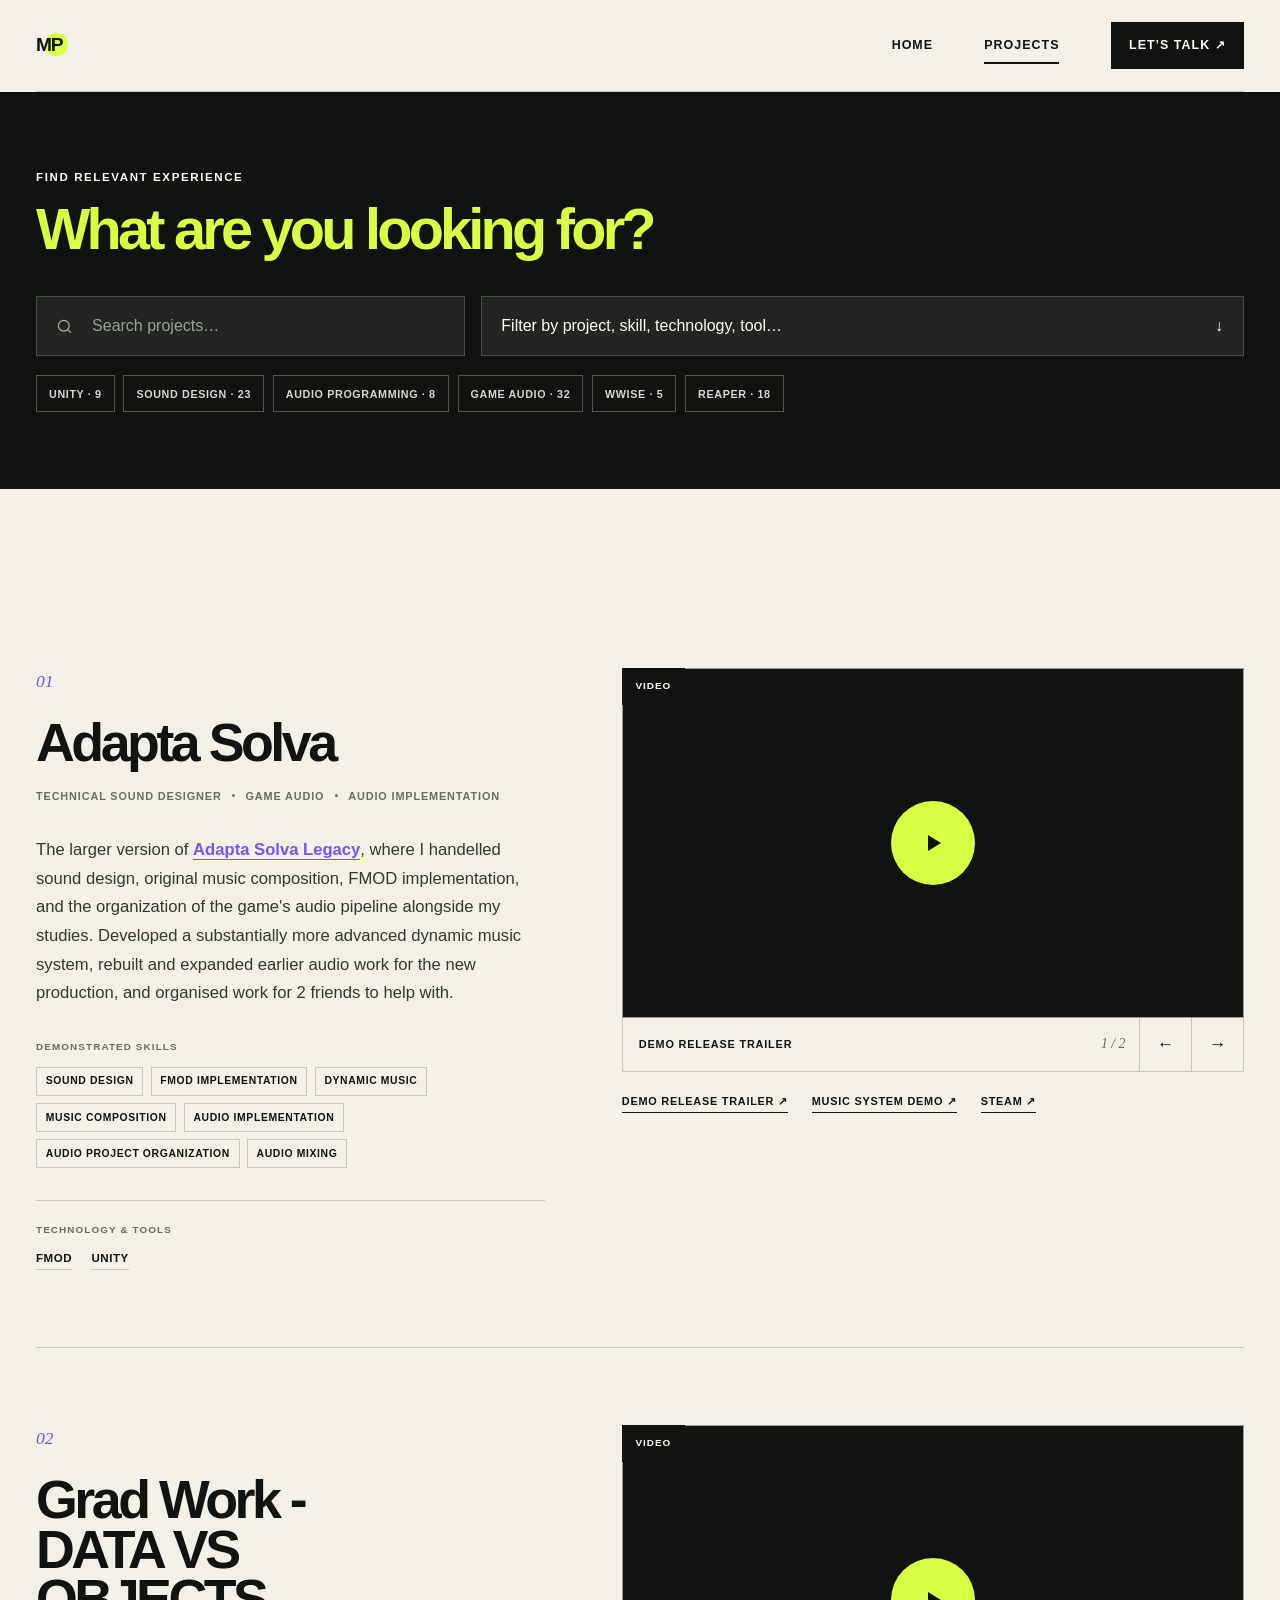
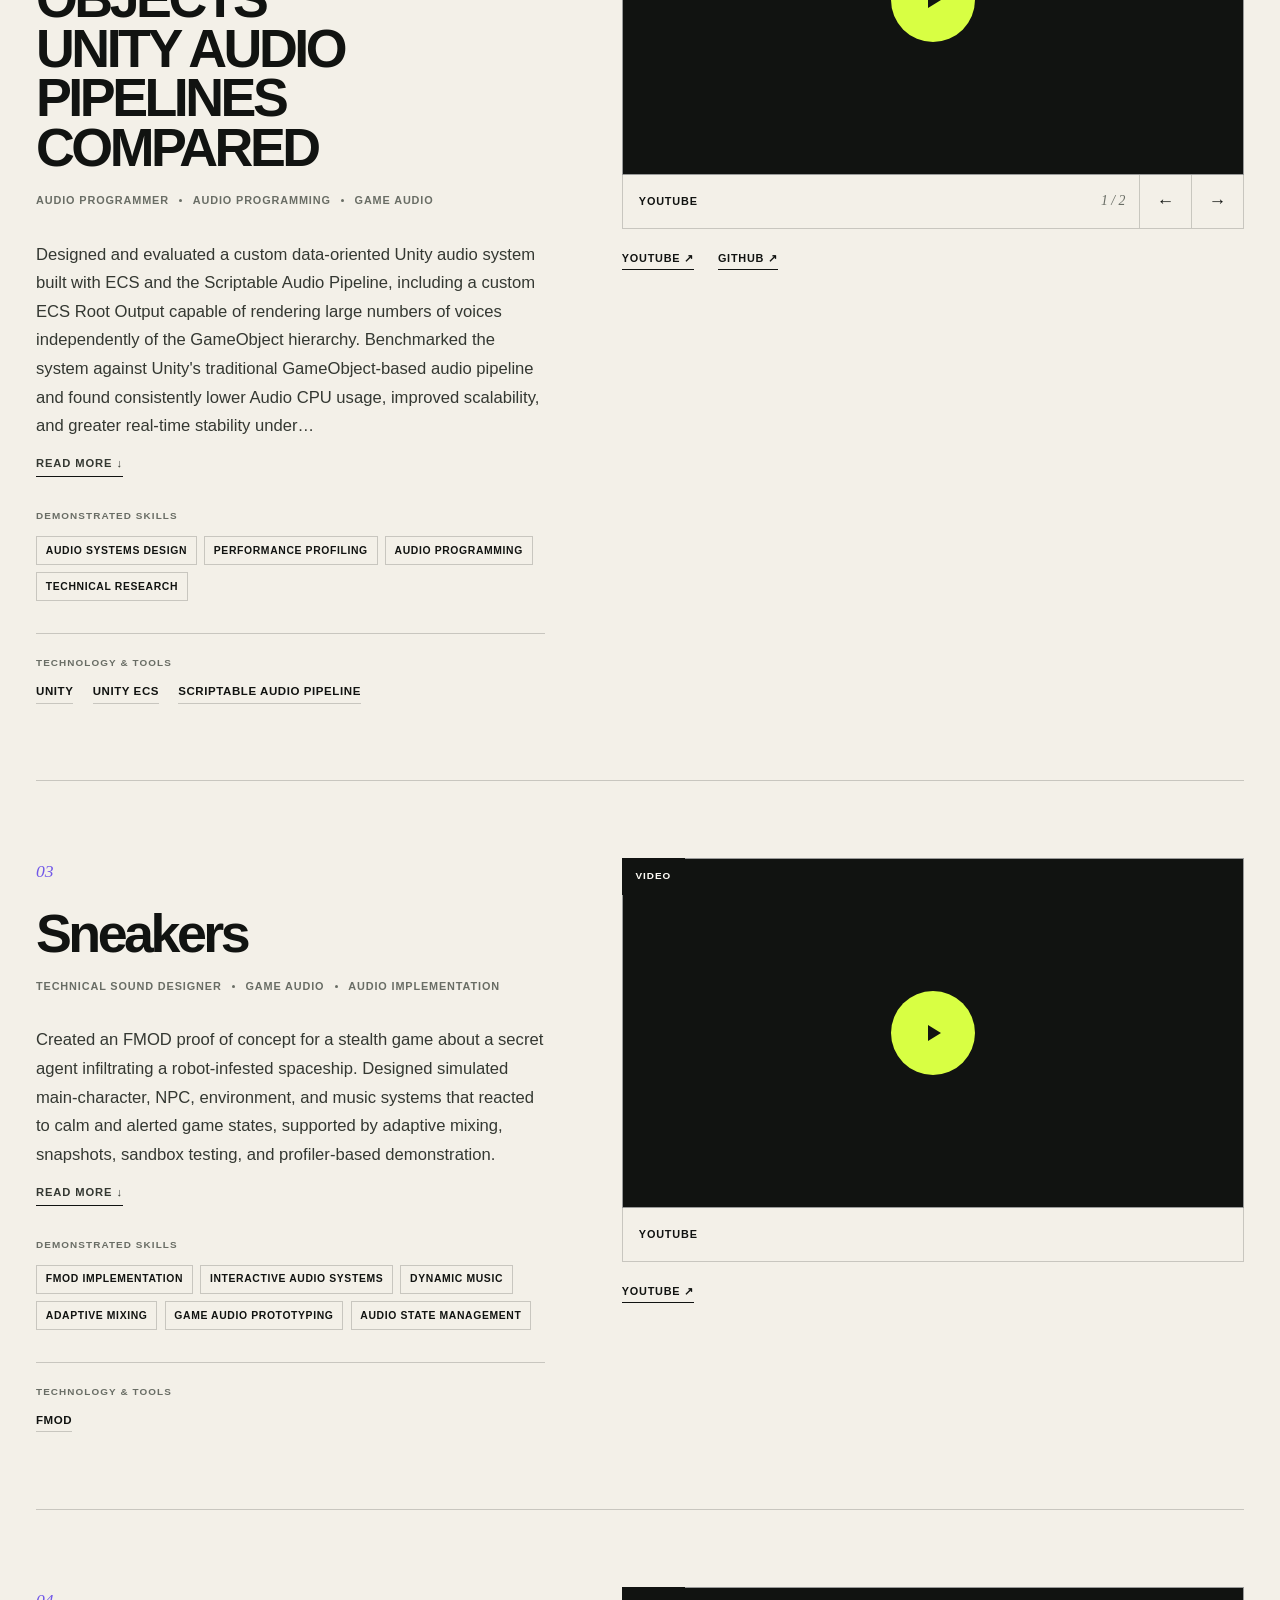
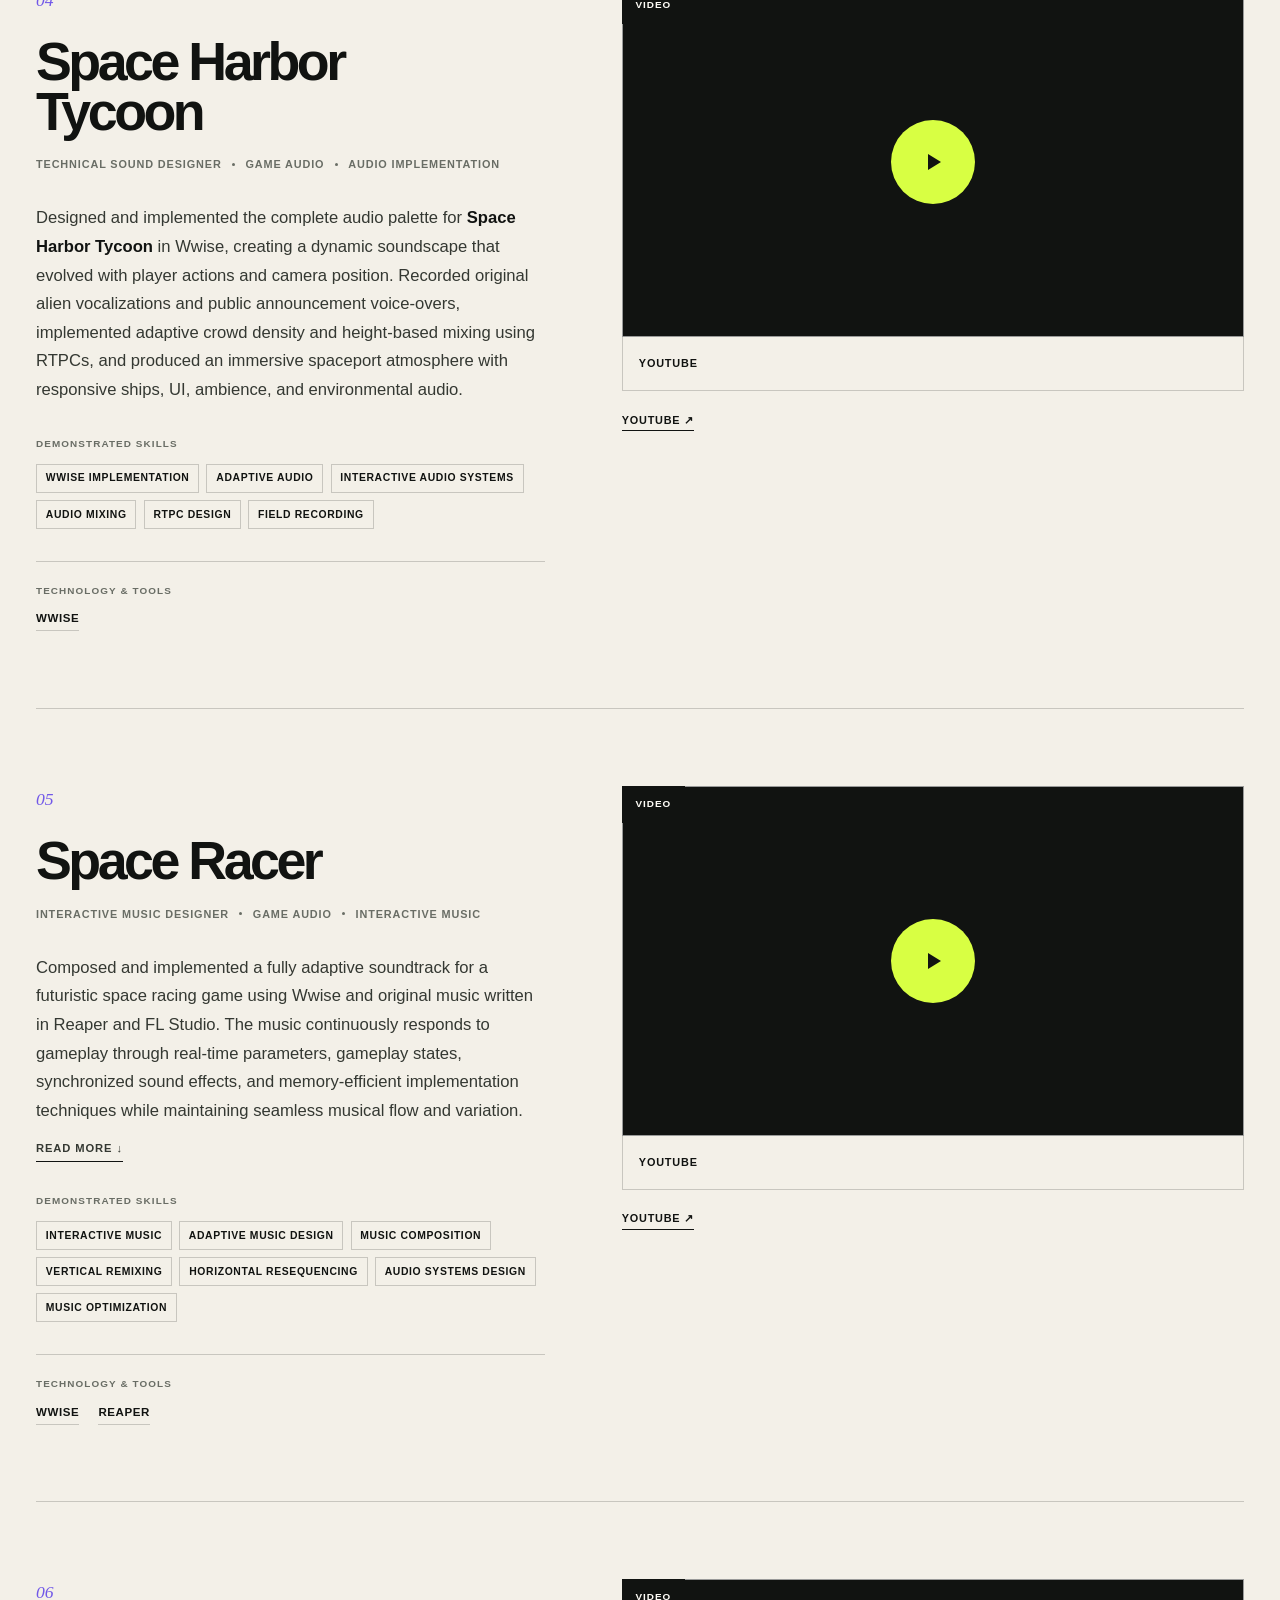
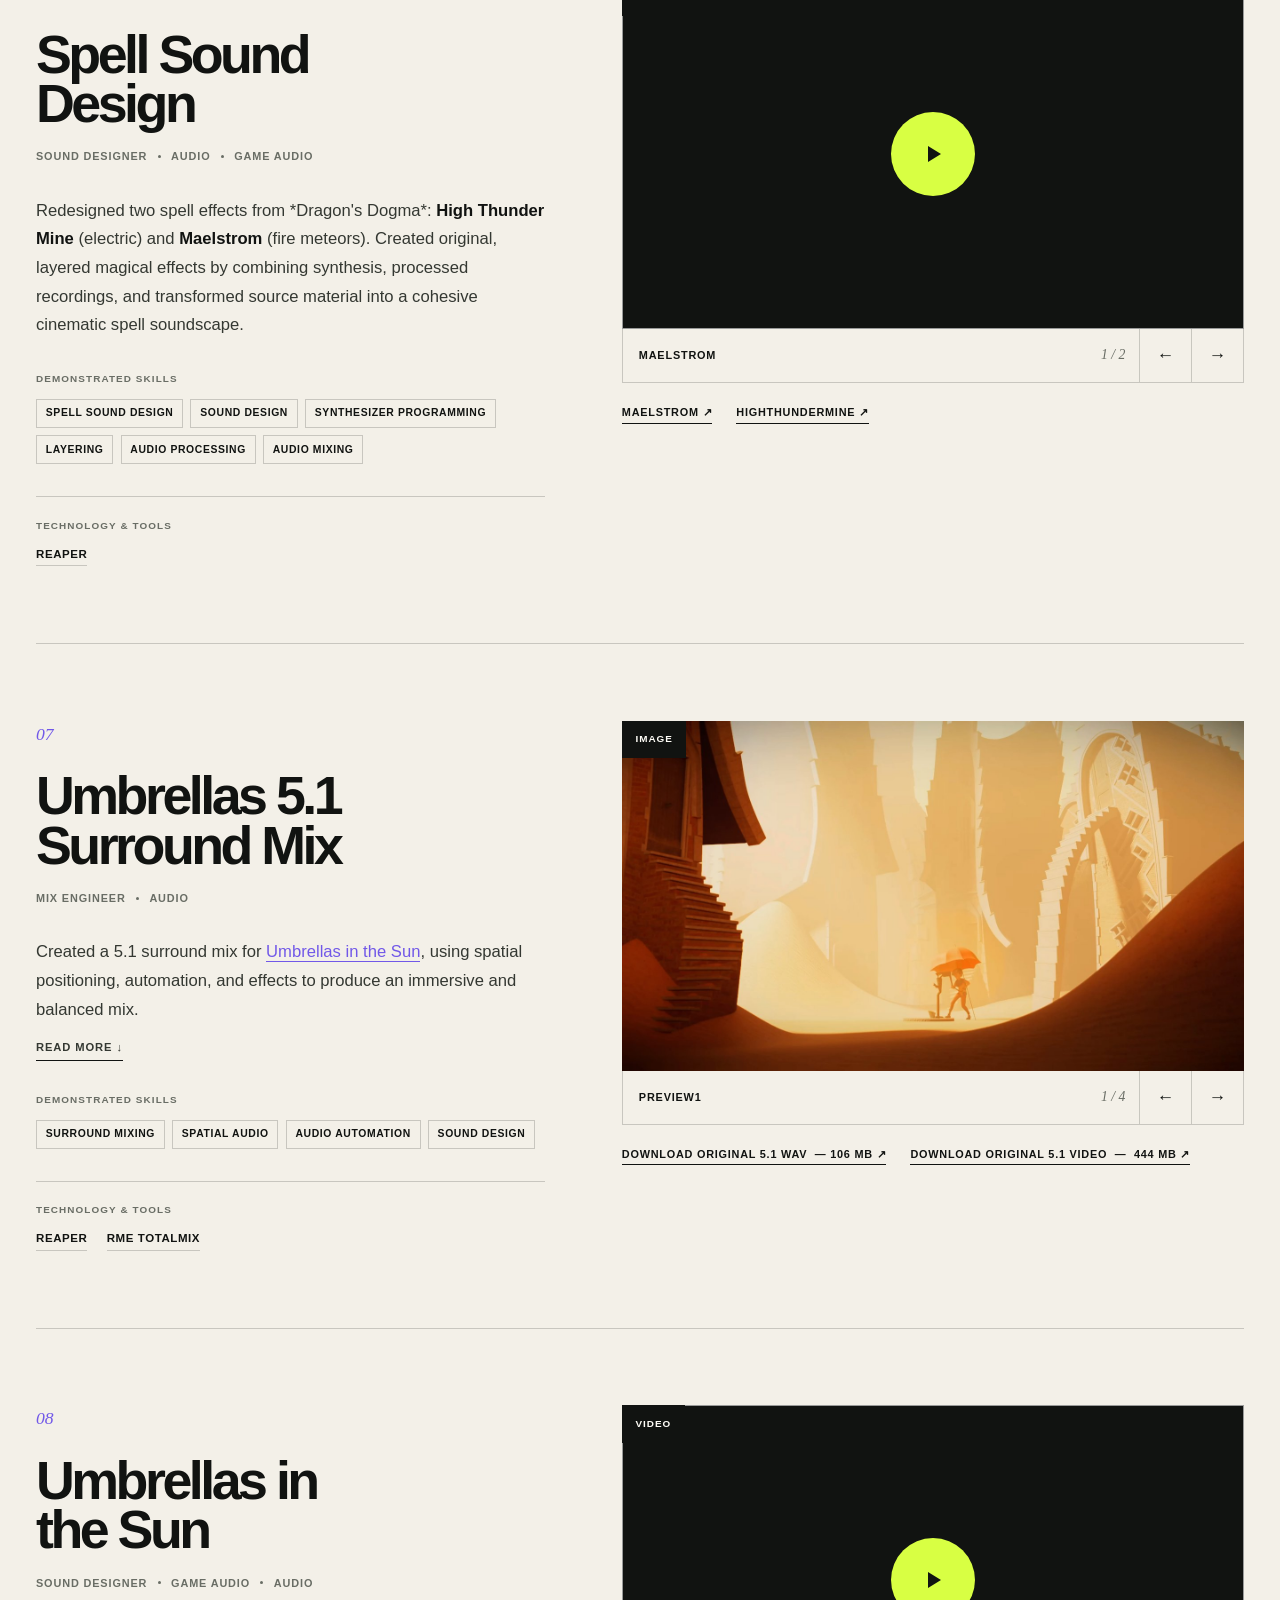
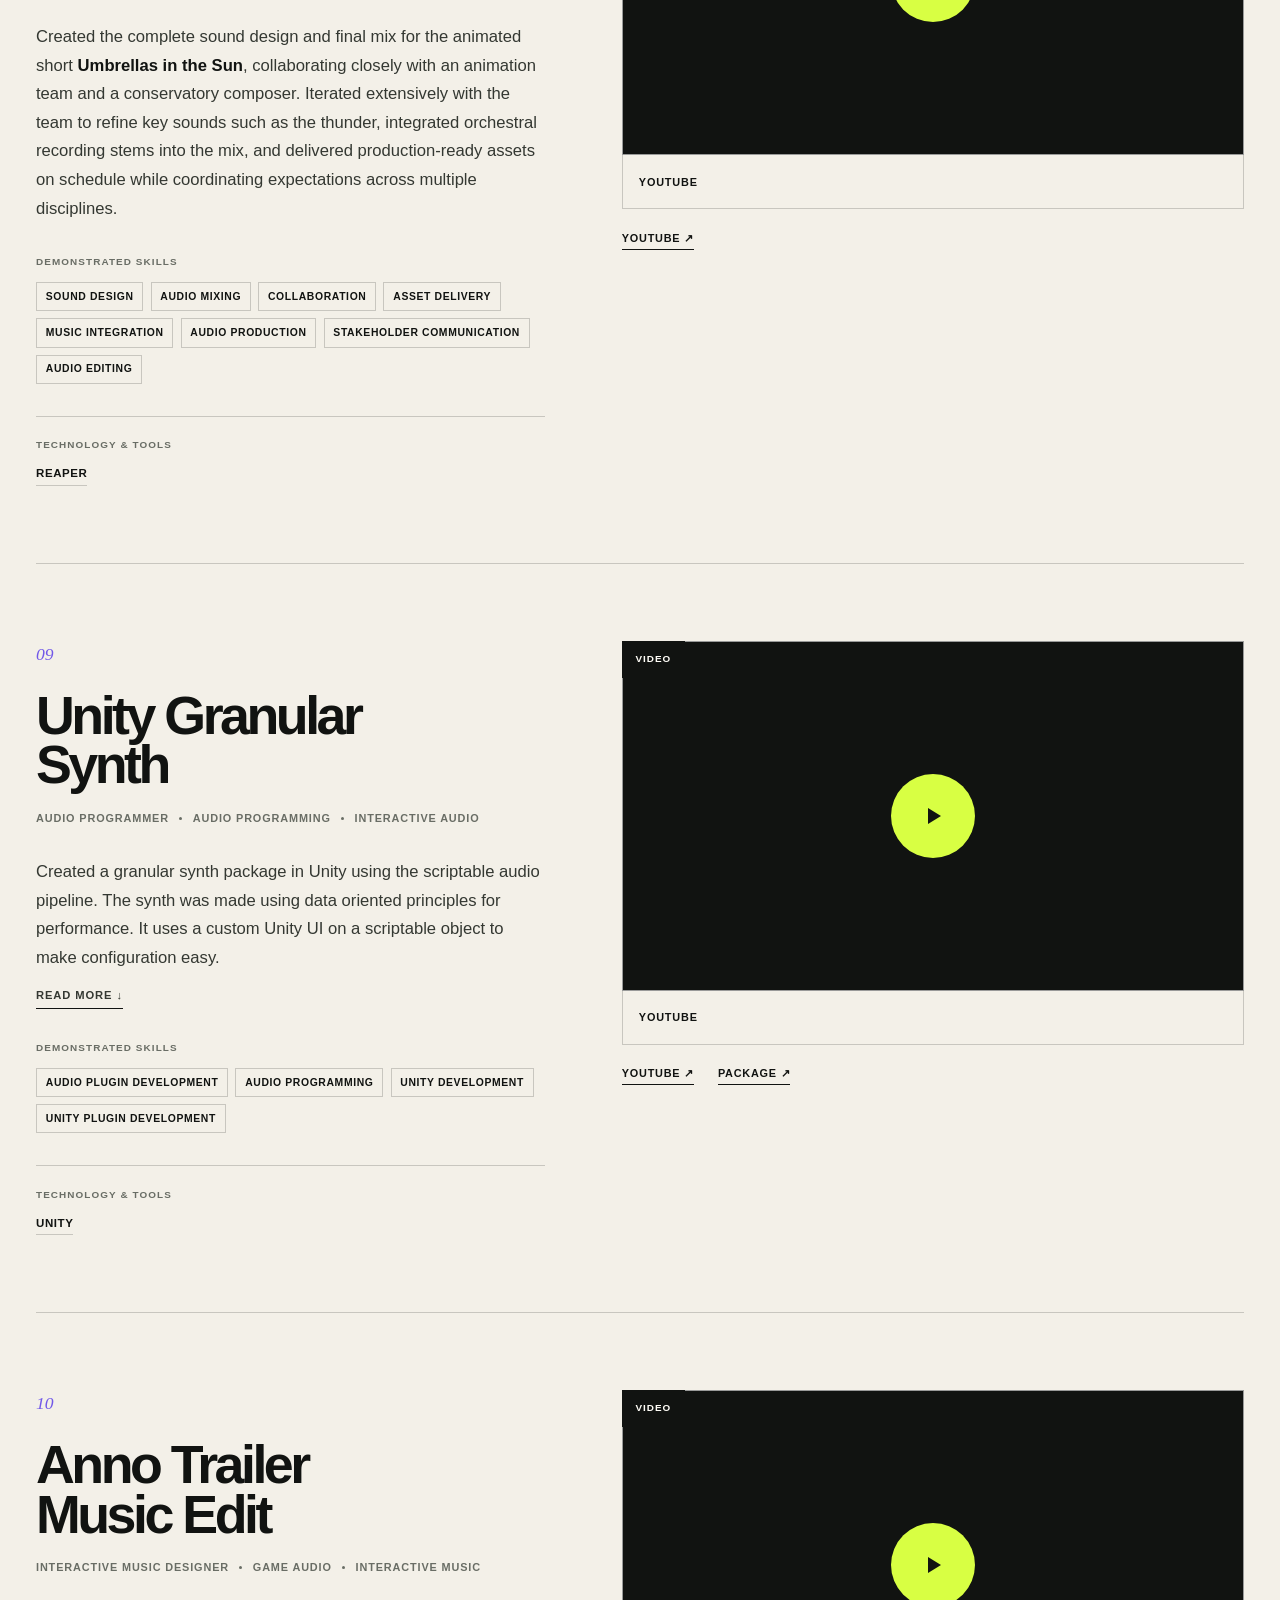
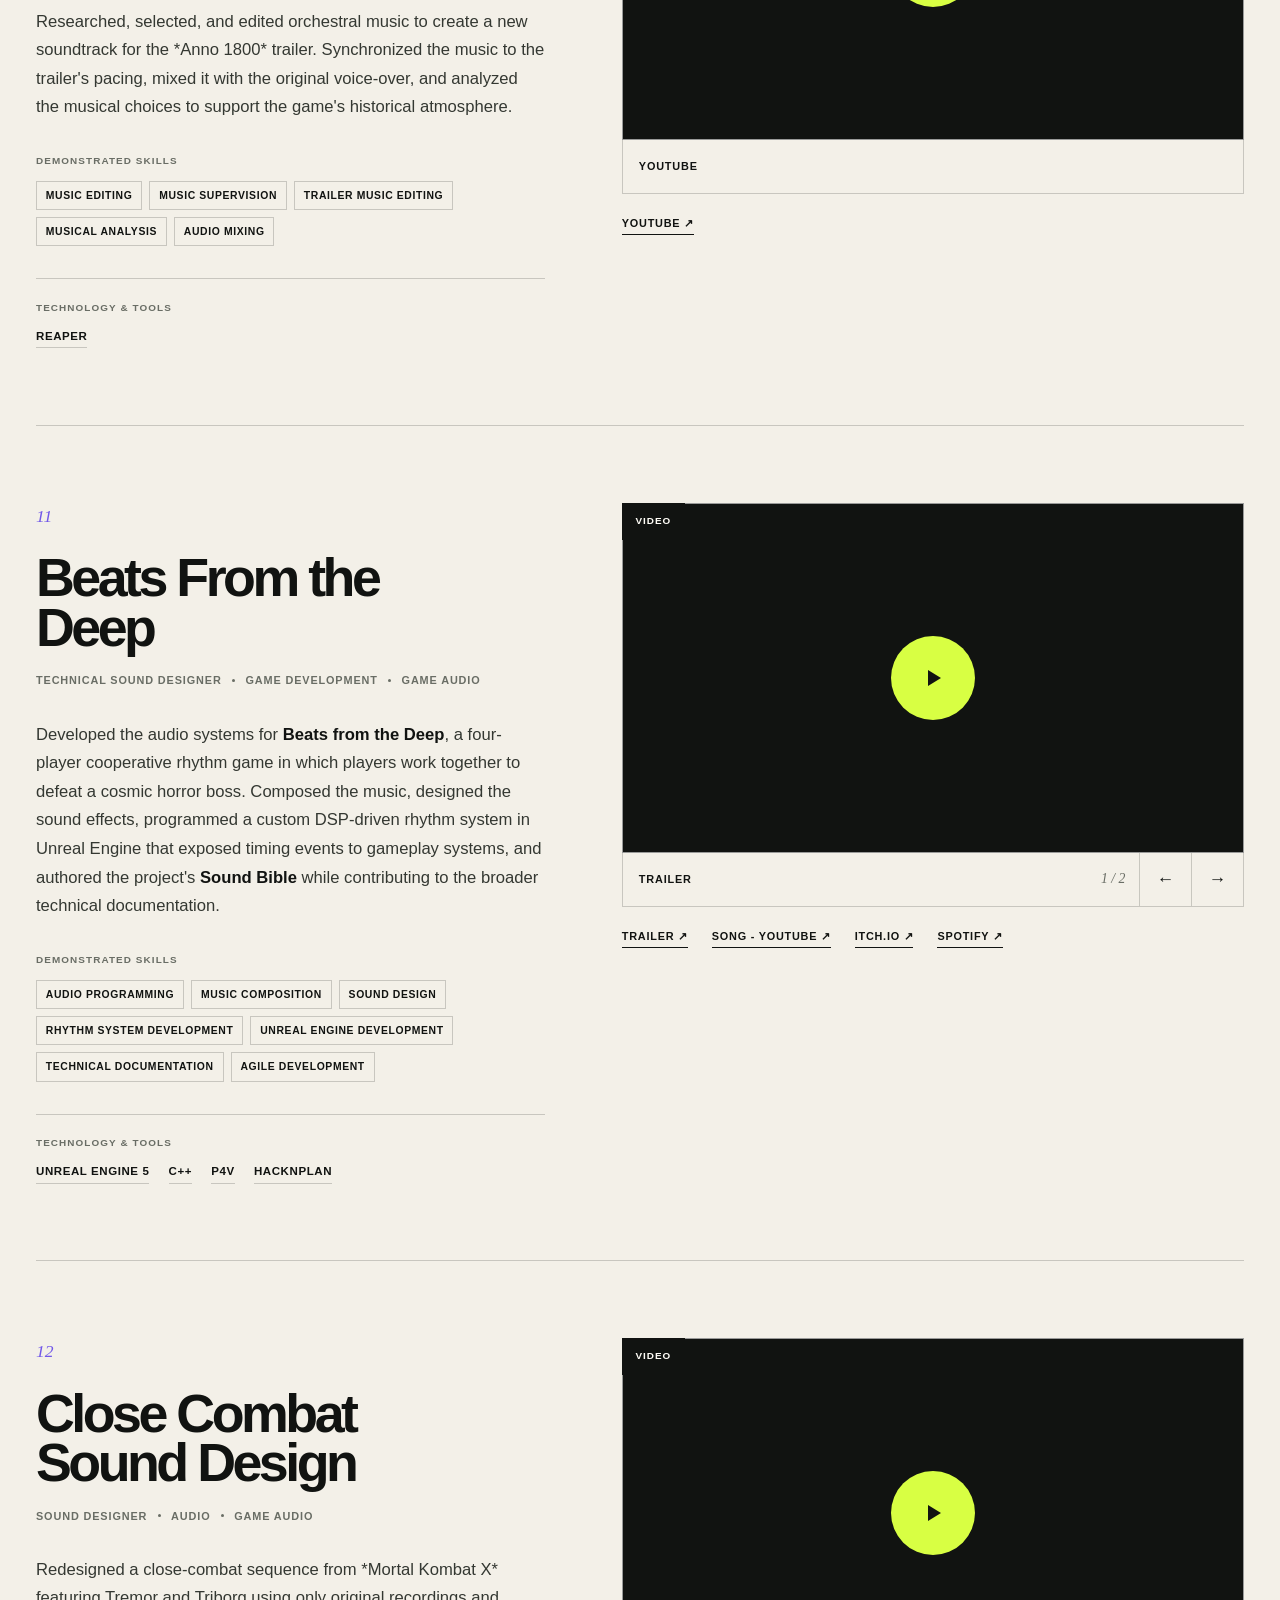
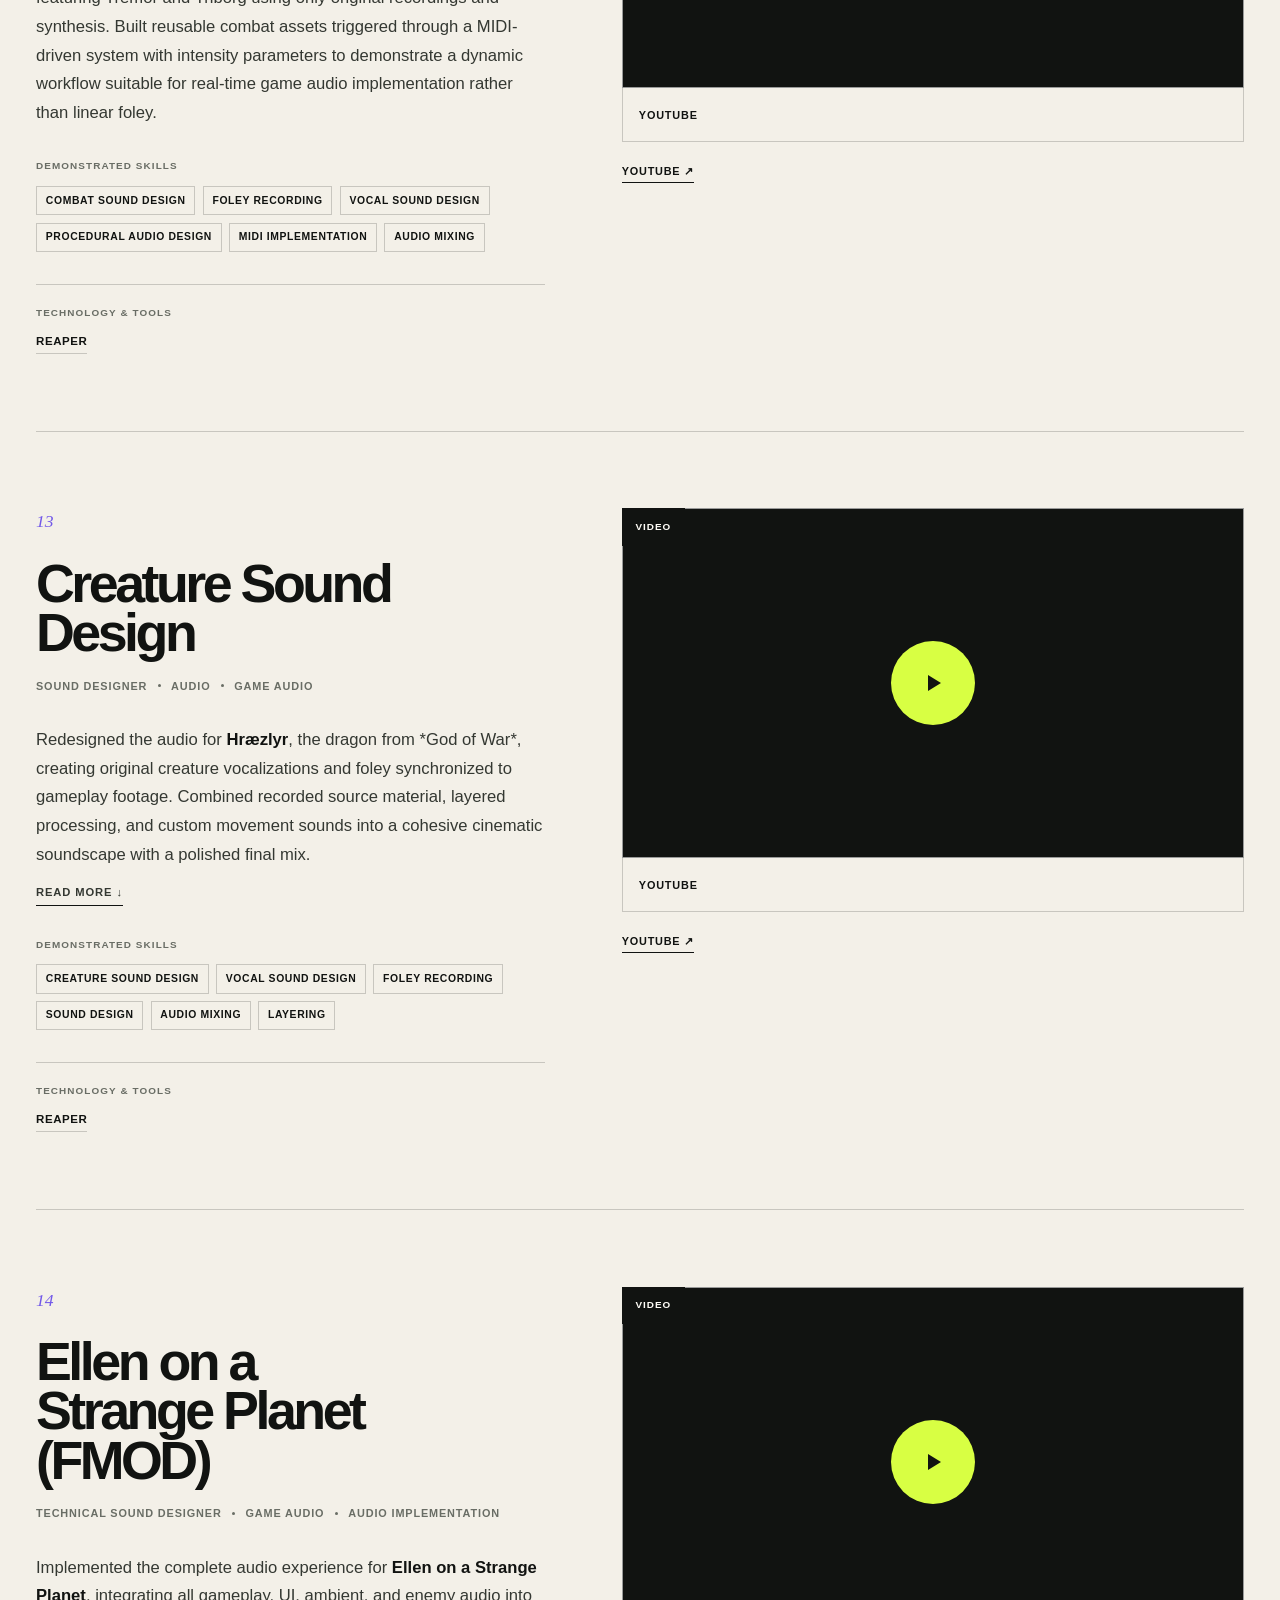
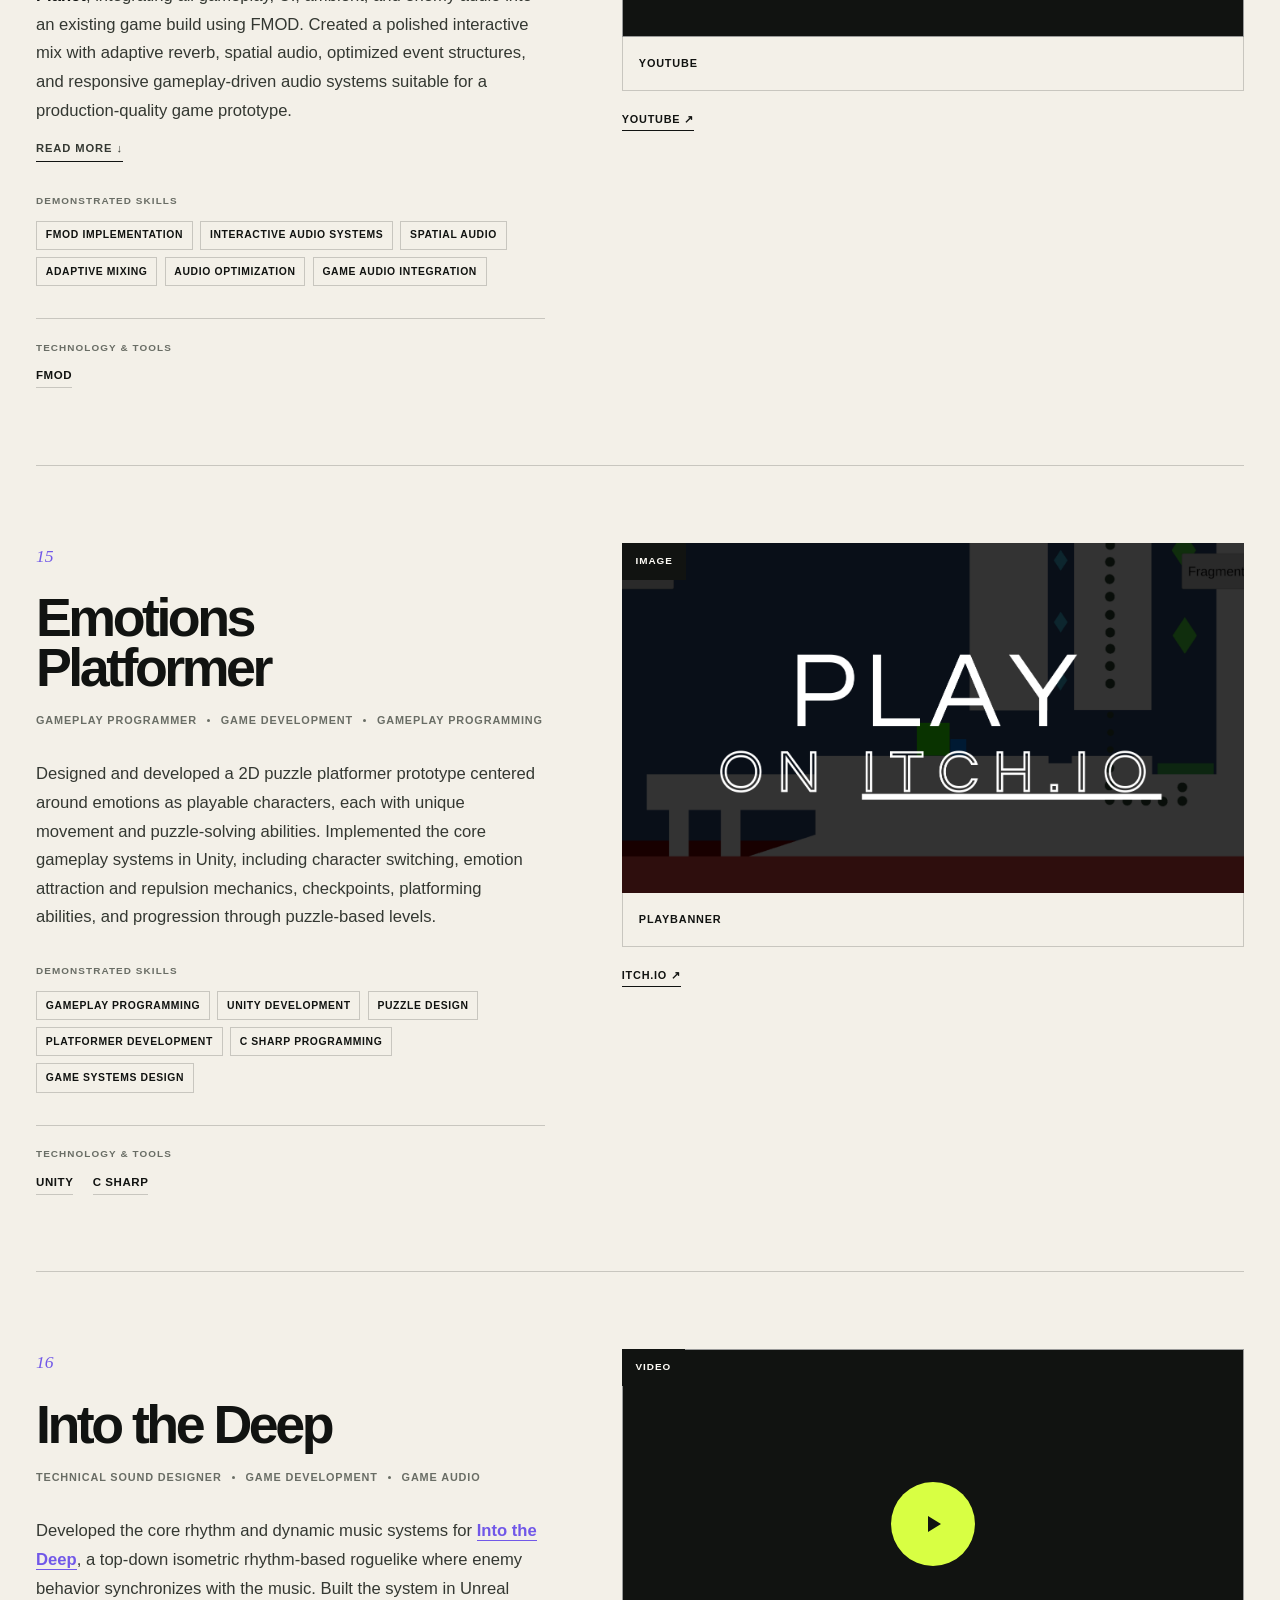
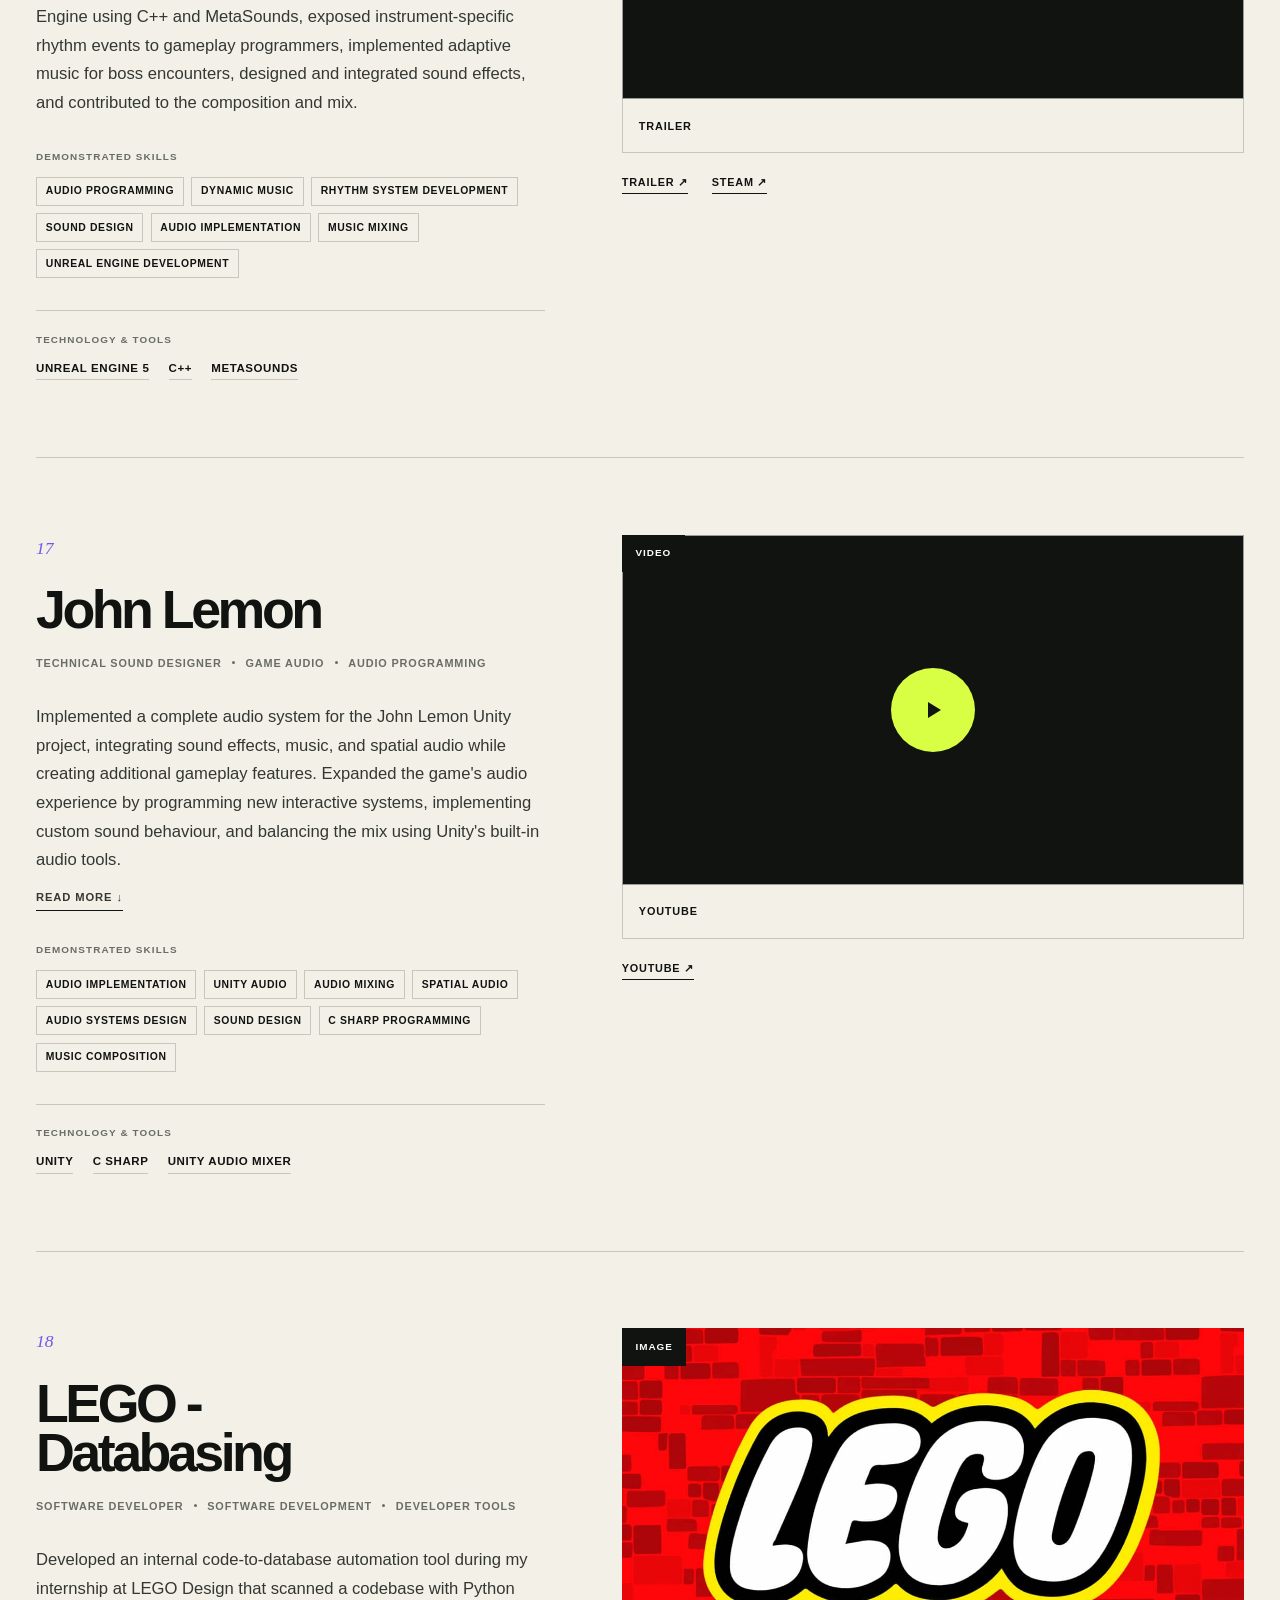
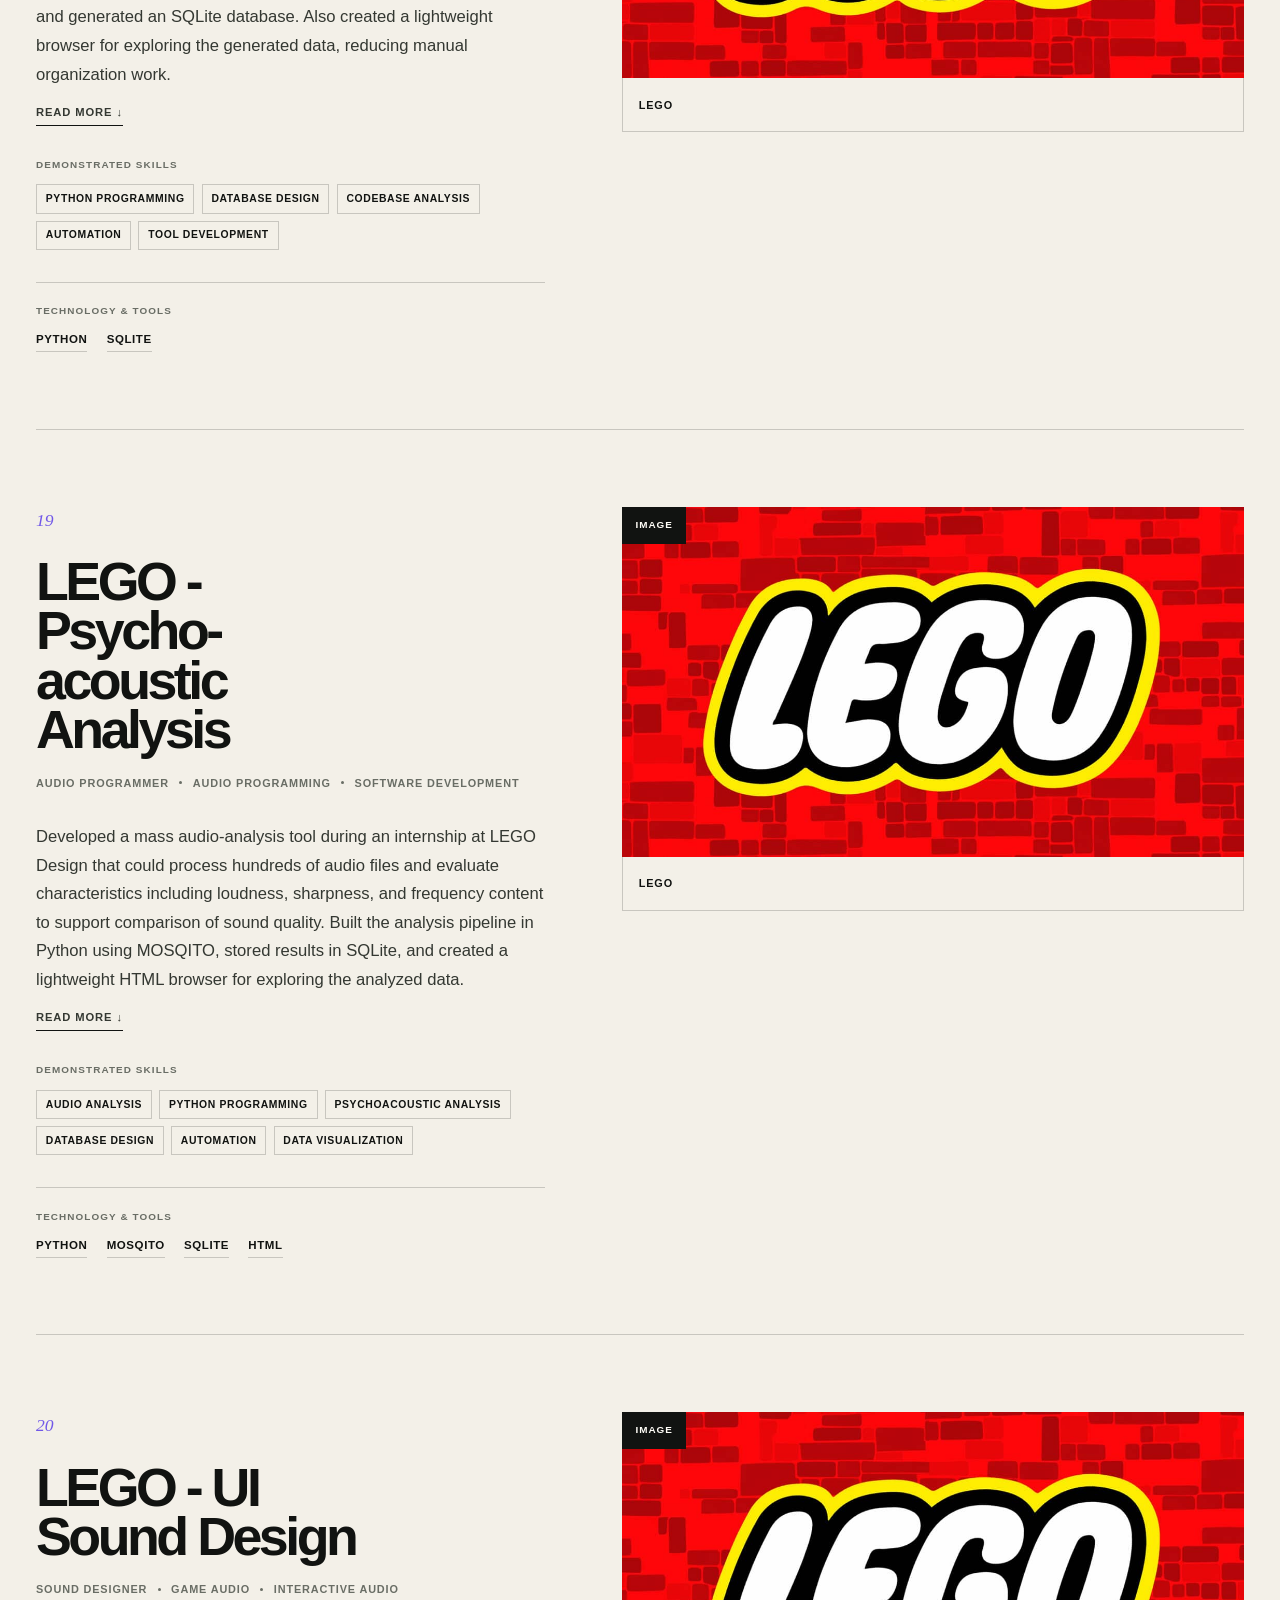
==== commit 6486828f: "Update generated portfolio" ====
--- a/projects/index.html
+++ b/projects/index.html
@@ -56,7 +56,7 @@
 
       <section class="project-results section-shell" aria-labelledby="results-title">
         <!-- <div class="results-heading">
-          <h2 id="results-title"><span id="result-count">48</span> projects</h2>
+          <h2 id="results-title"><span id="result-count">41</span> projects</h2>
           <p id="sort-note">Ordered by evidence quality</p>
         </div> -->
         <div class="project-list" id="project-list"></div>
@@ -78,7 +78,7 @@
         <a href="mailto:matthiaspeene@hotmail.nl">Email</a>
         <a href="https://github.com/matthiaspeene" target="_blank" rel="noreferrer">GitHub <span aria-hidden="true">↗</span></a>
       </div>
-      <p class="footer-note">© 2026 Matthias Peene · Built from CareerVault</p>
+      <p class="footer-note">© 2026 Matthias Peene</p>
     </footer>
     <script src="../assets/projects-data.js"></script>
     <script src="../assets/projects.js"></script>
--- a/assets/site.css
+++ b/assets/site.css
@@ -364,13 +364,21 @@
   padding-block: 0.9rem;
 }
 
-.ticker > div {
+.ticker__track {
   align-items: center;
   animation: ticker 35s linear infinite;
   display: flex;
-  gap: 1.7rem;
   white-space: nowrap;
   width: max-content;
+}
+
+.ticker__group {
+  align-items: center;
+  display: flex;
+  flex-shrink: 0;
+  gap: 1.7rem;
+  justify-content: space-around;
+  min-width: 100vw;
 }
 
 .ticker span {
@@ -1274,7 +1282,7 @@
     transition-duration: 0.01ms !important;
   }
 
-  .ticker > div,
+  .ticker__track,
   .reveal {
     animation: none !important;
   }
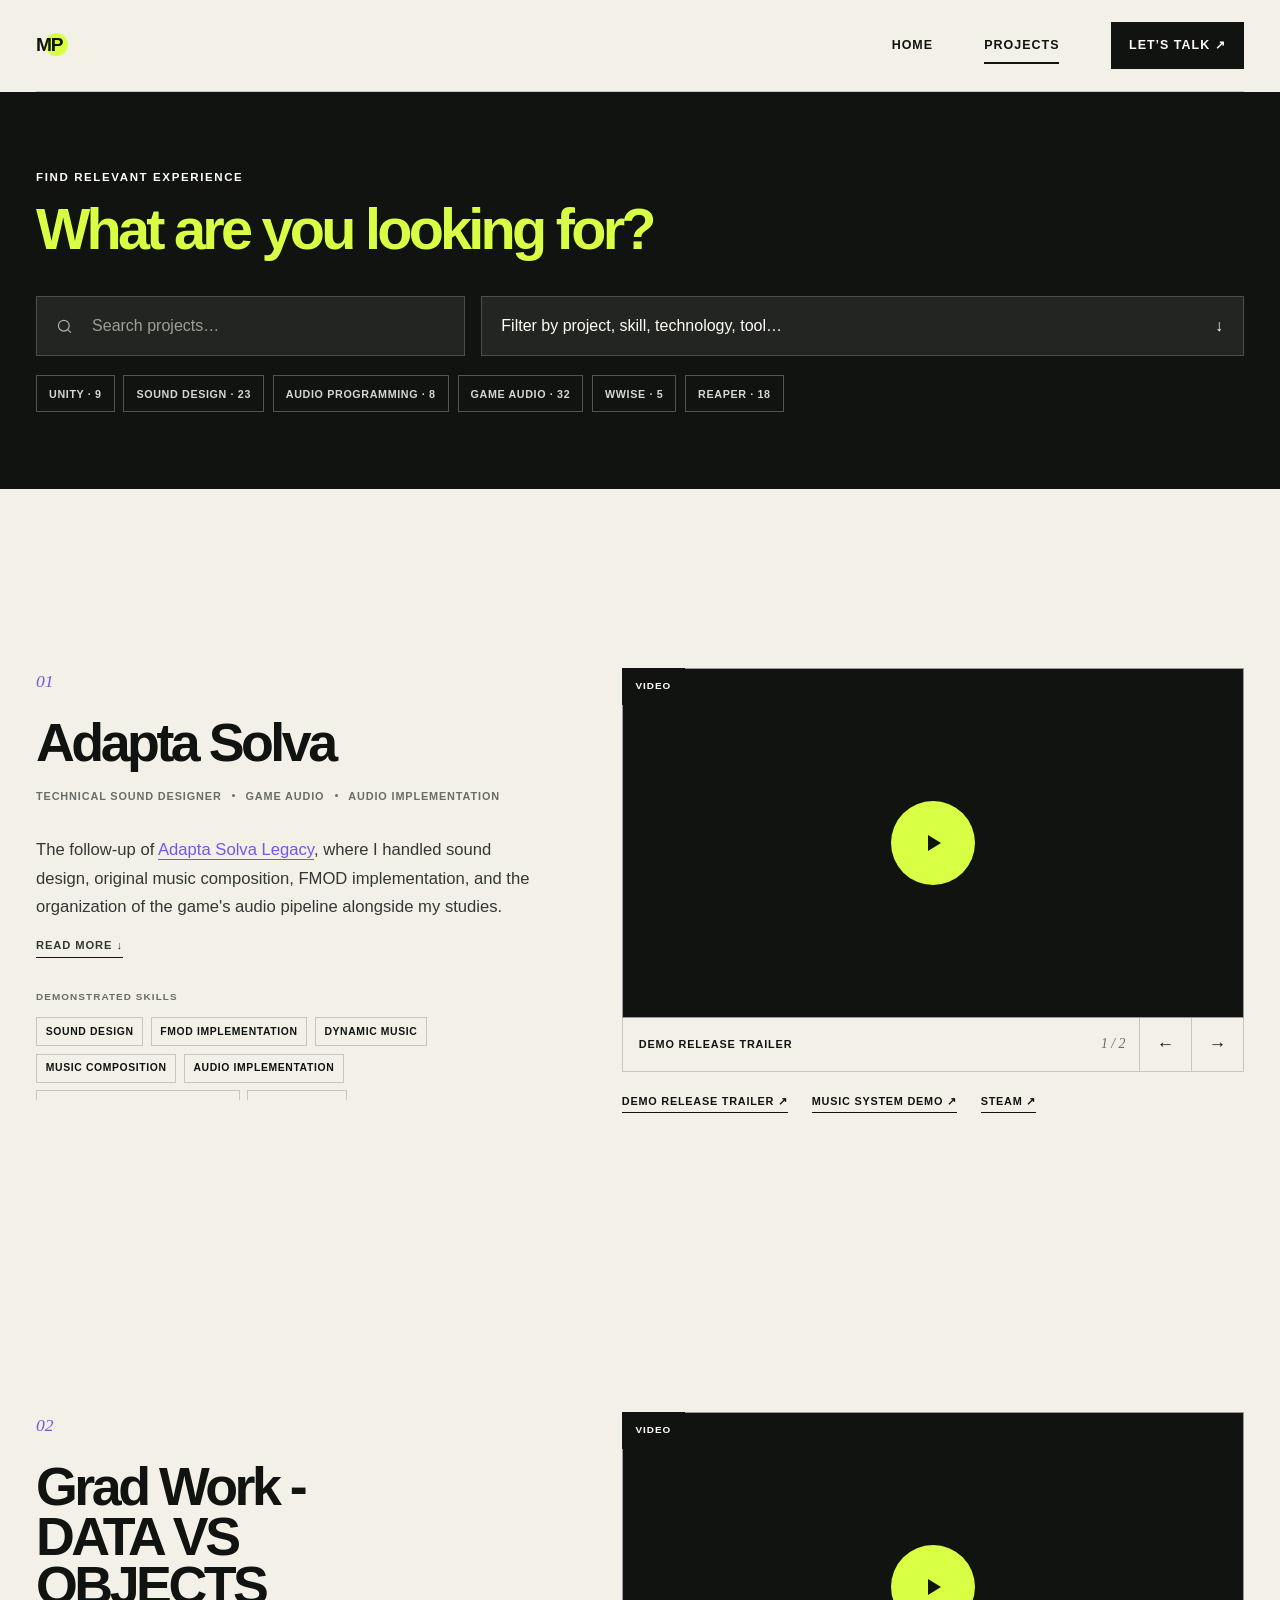
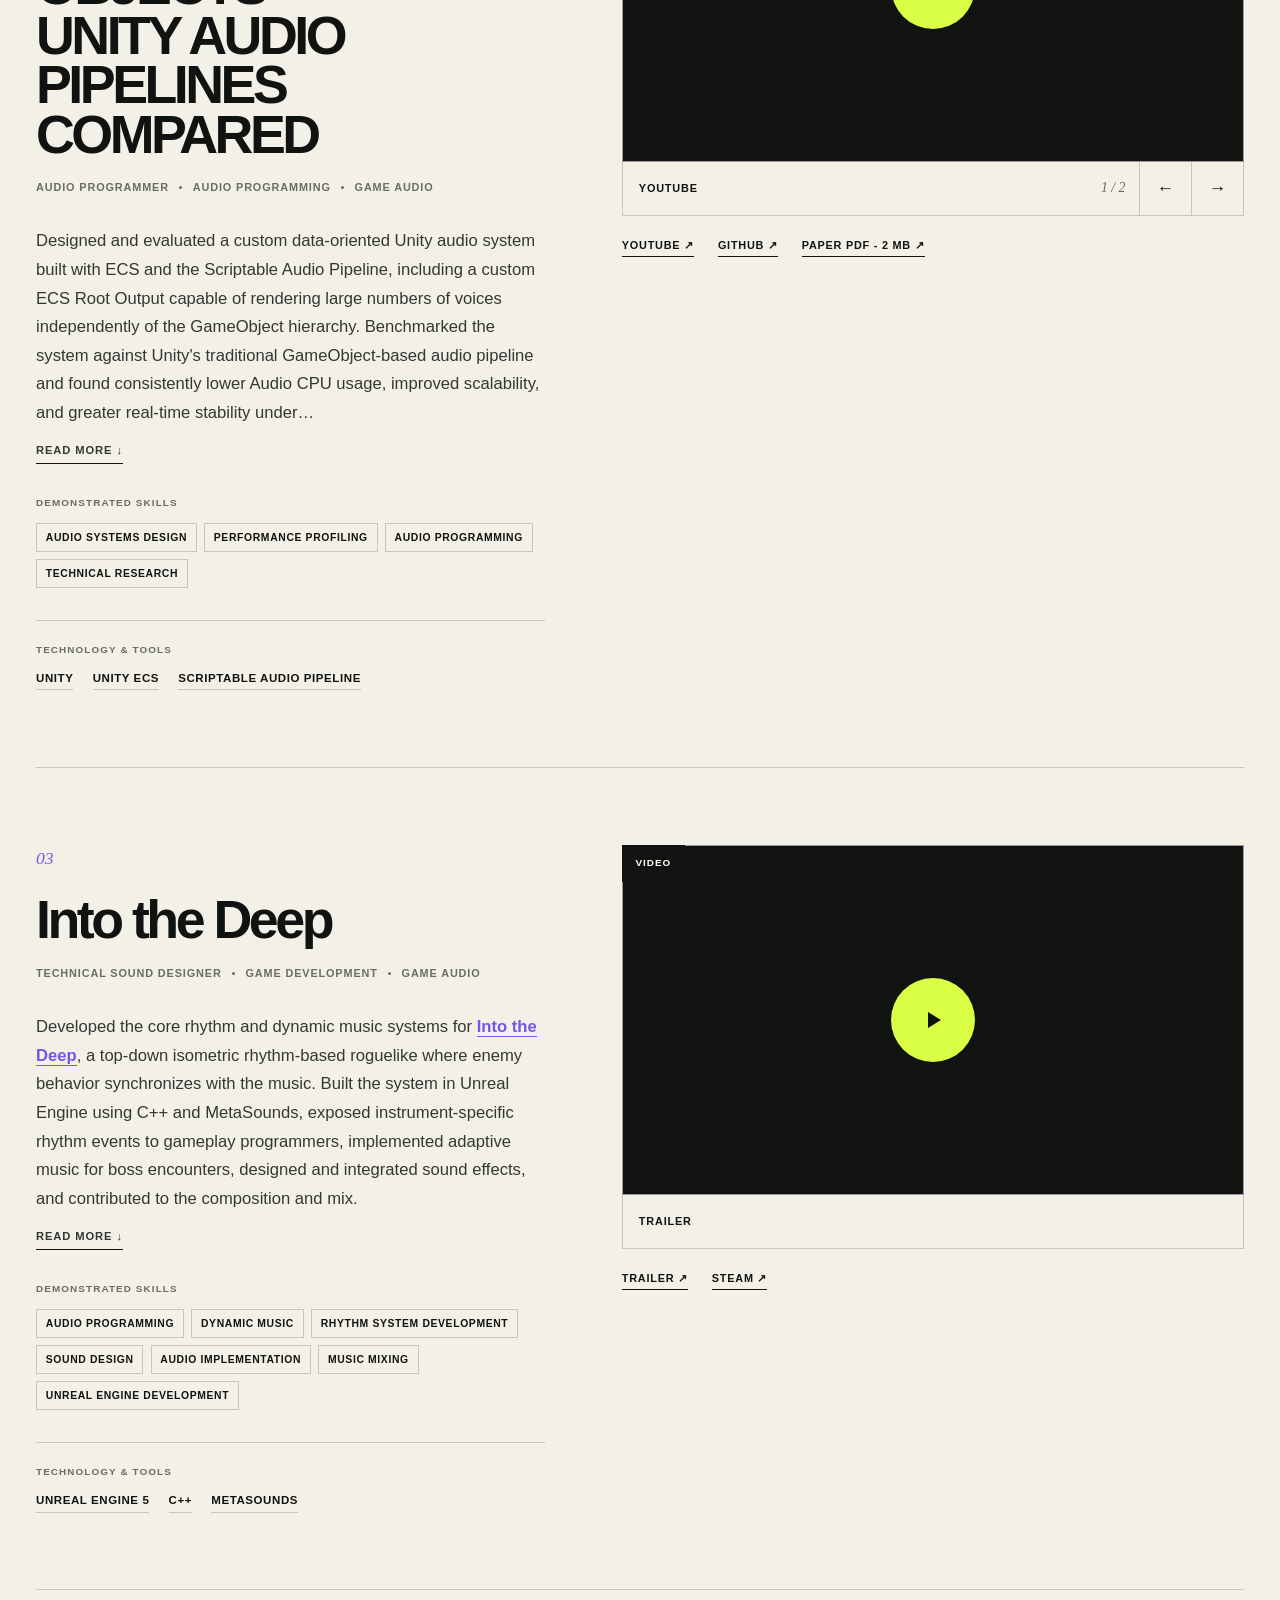
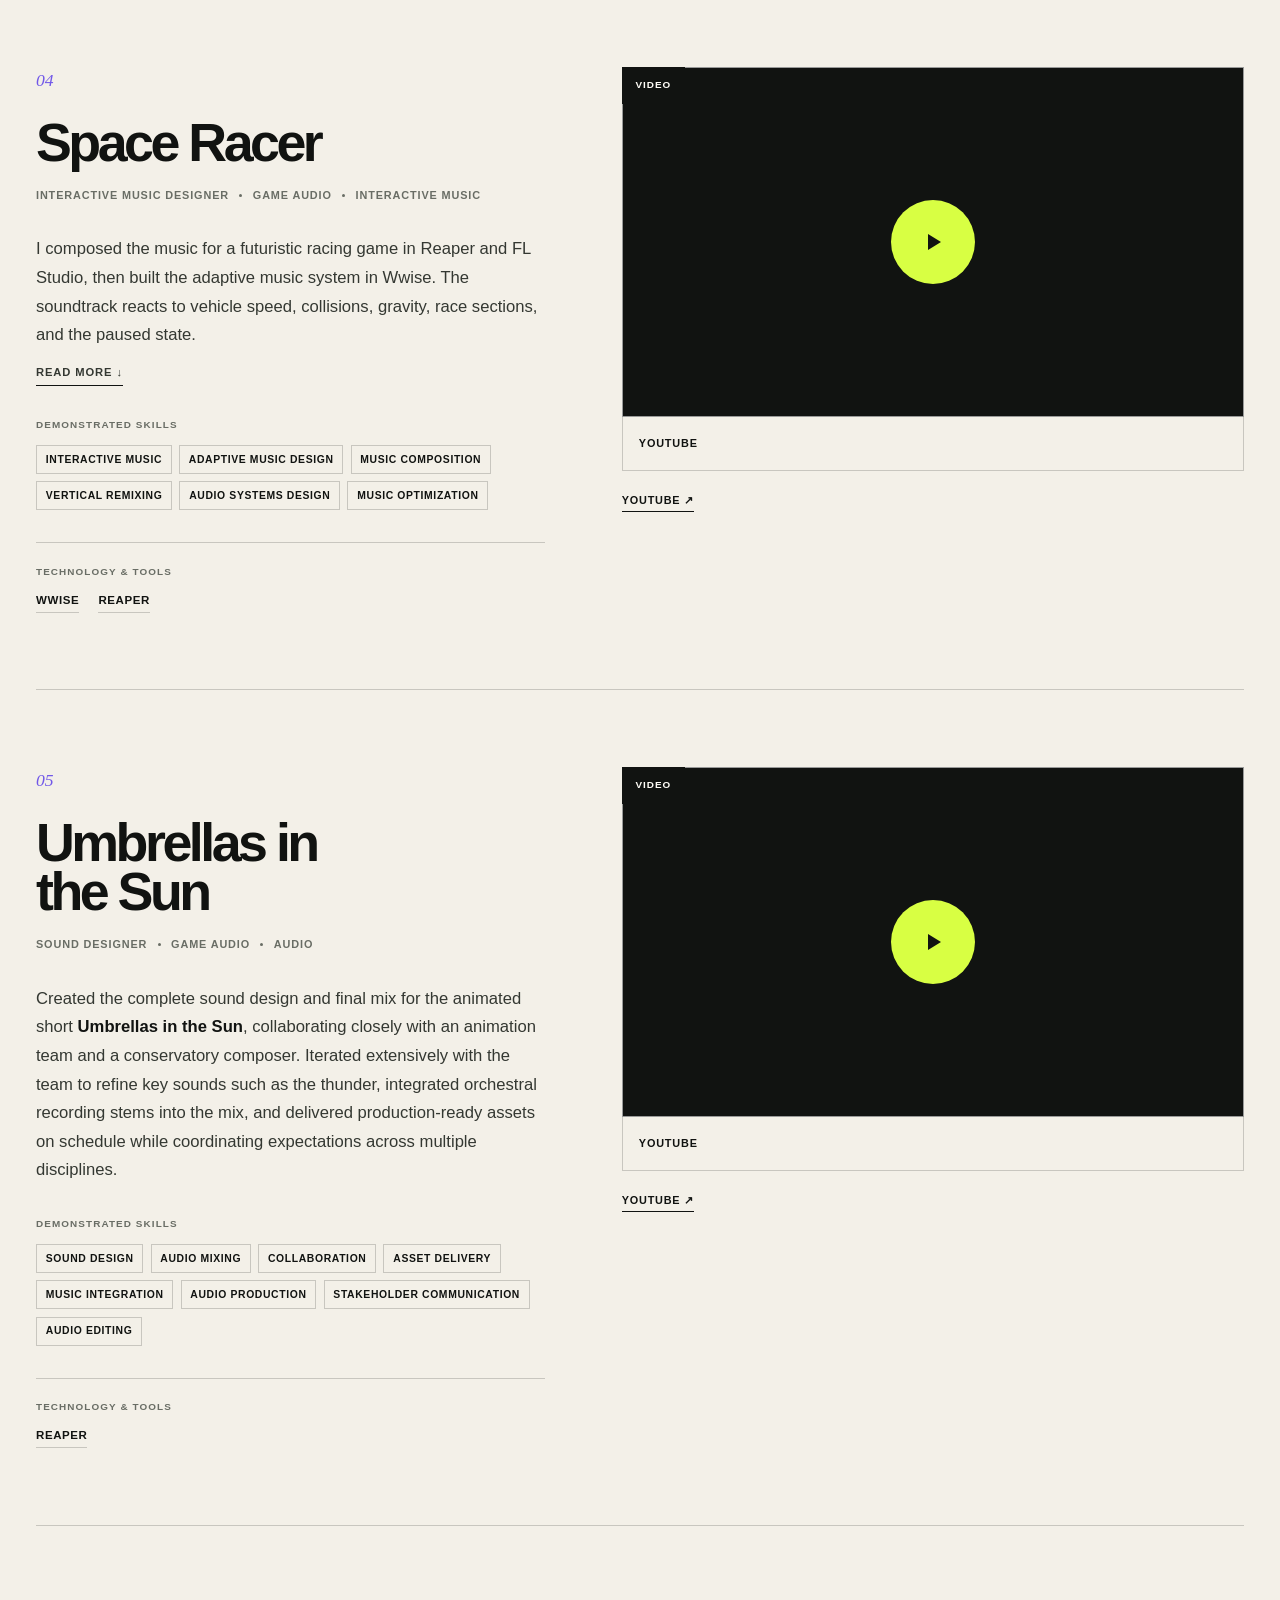
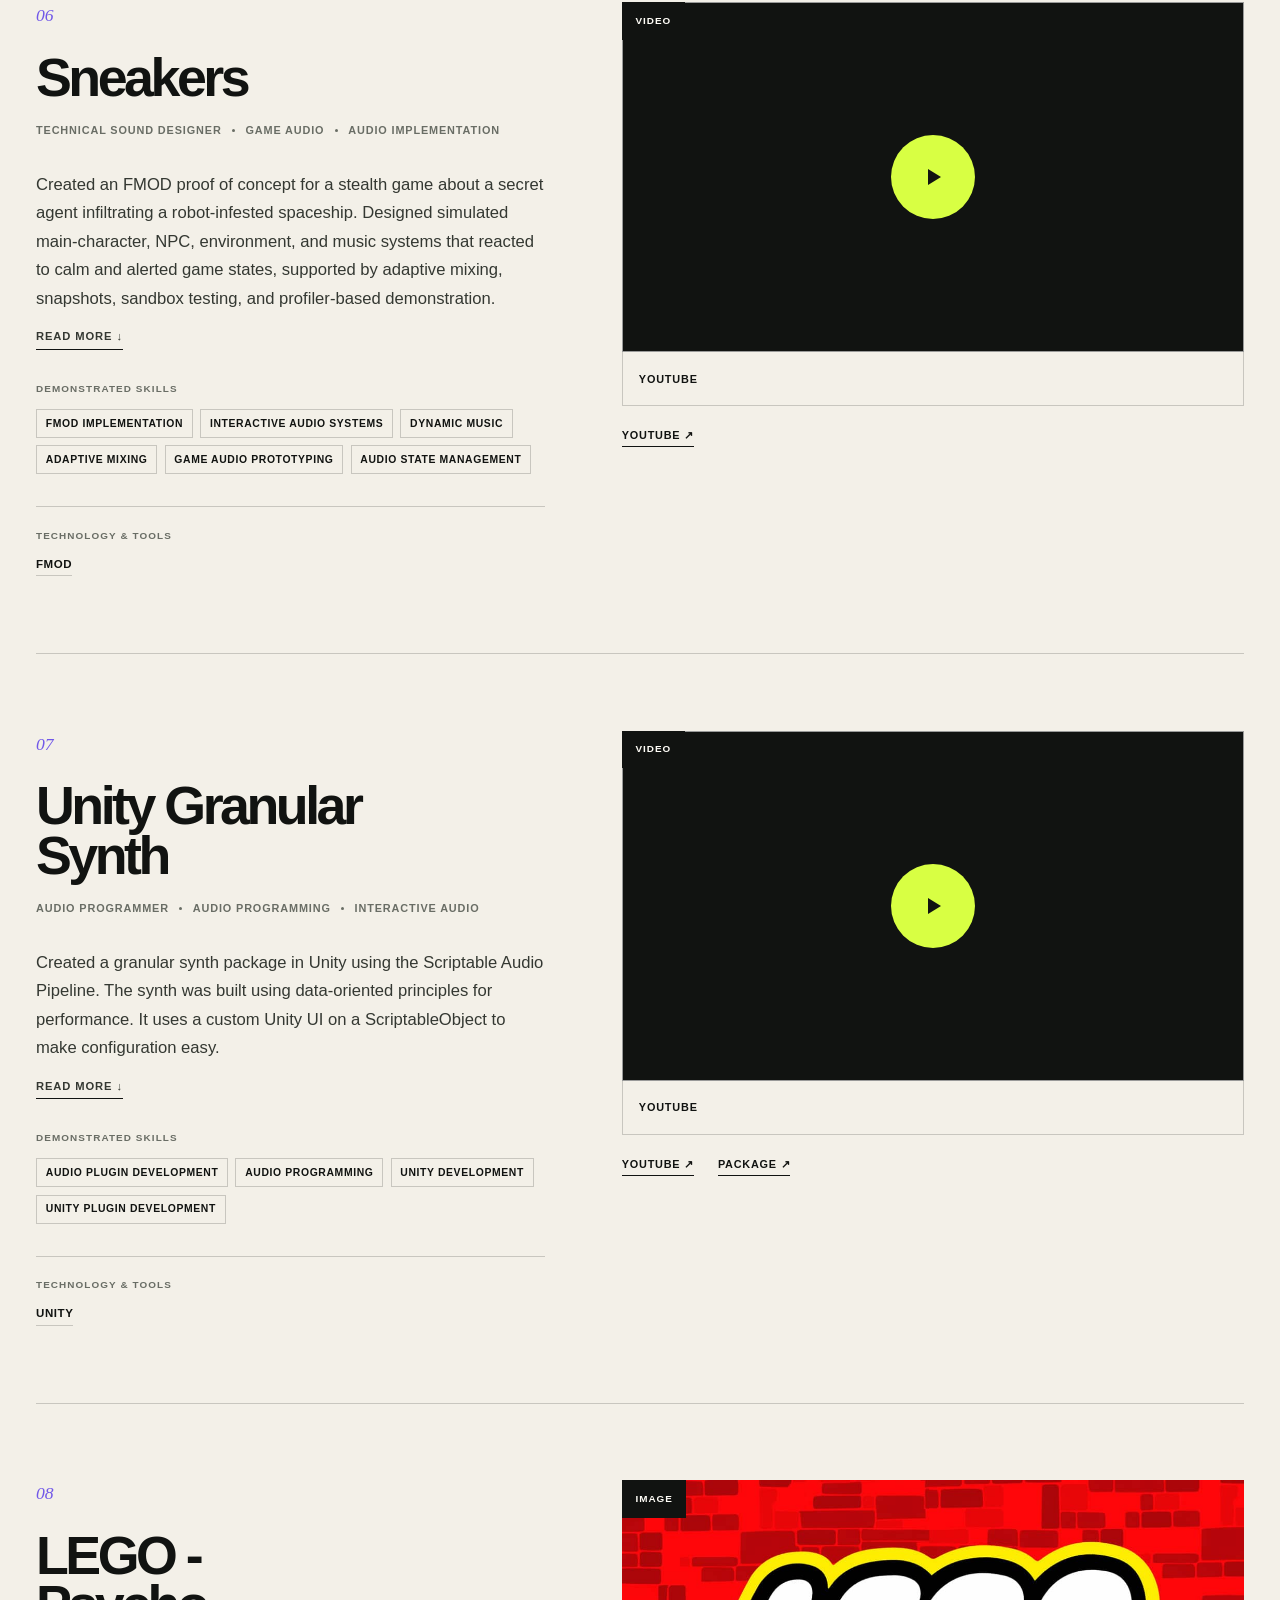
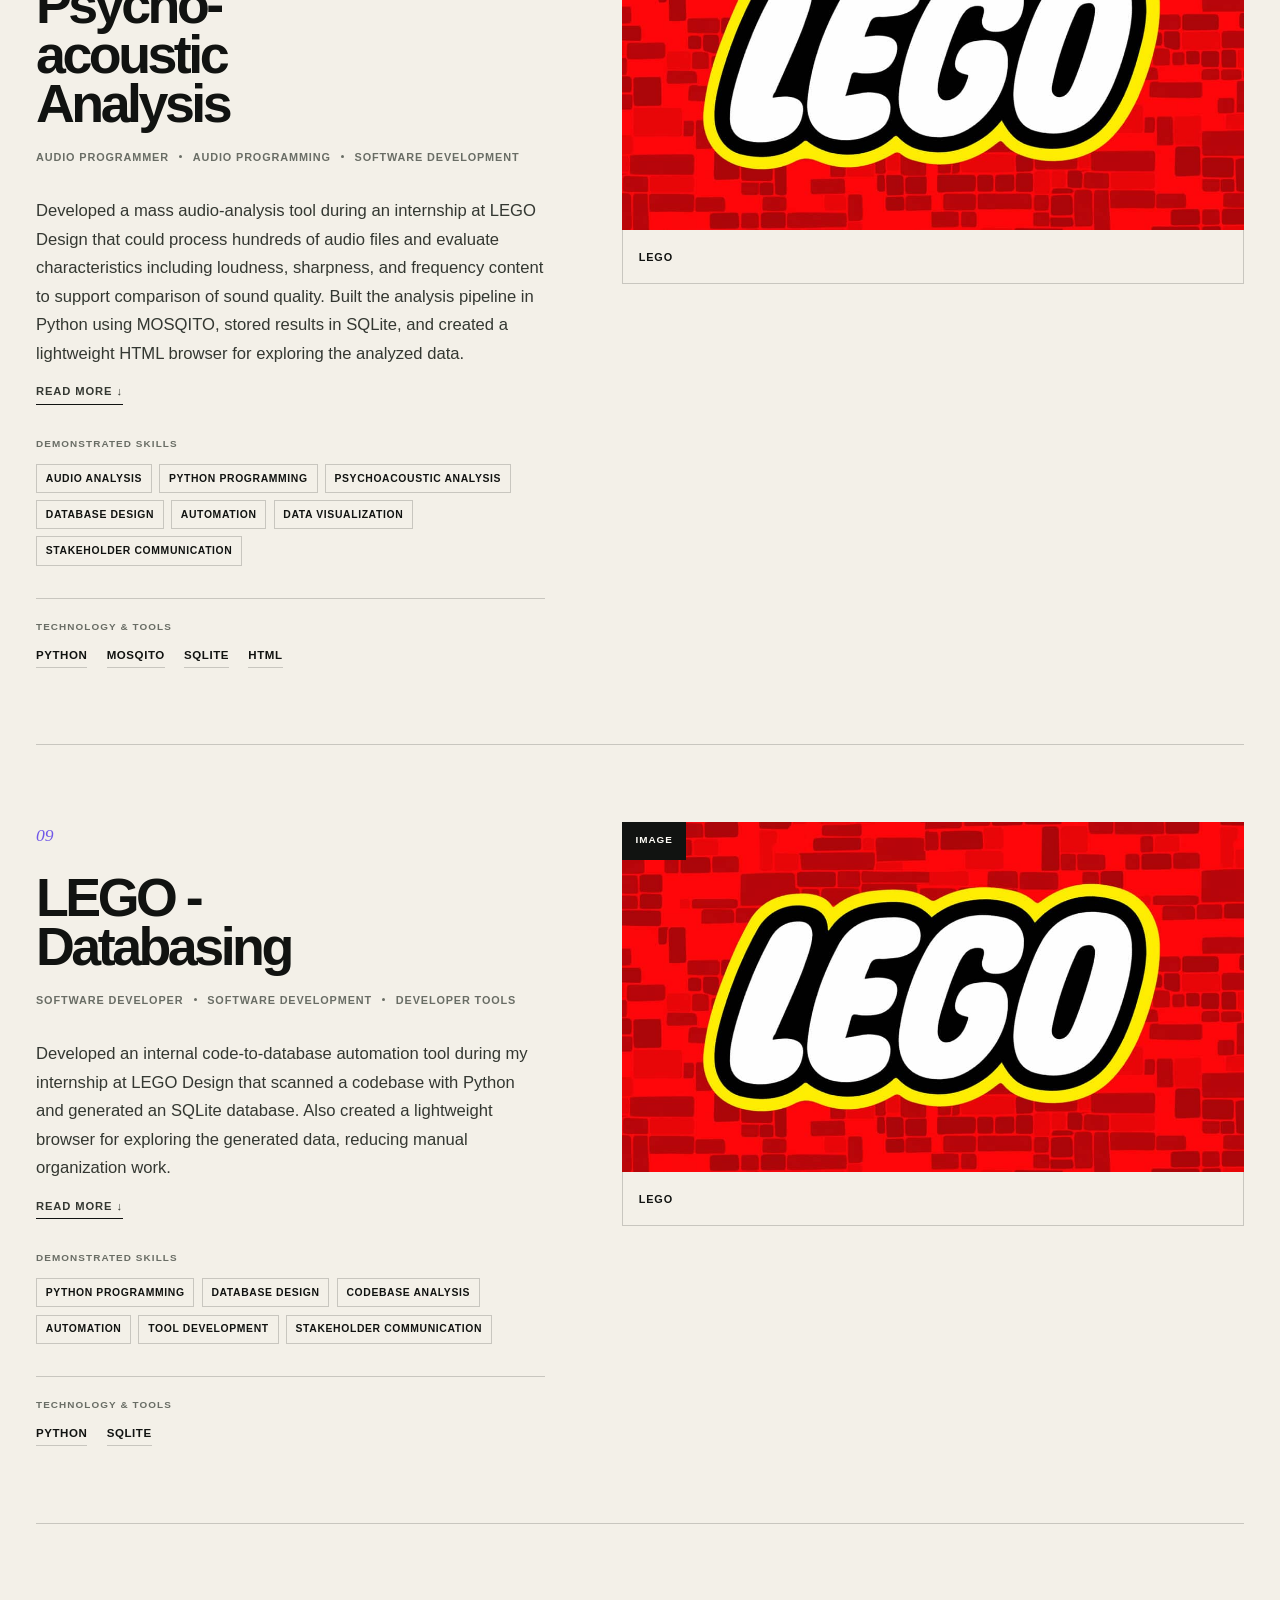
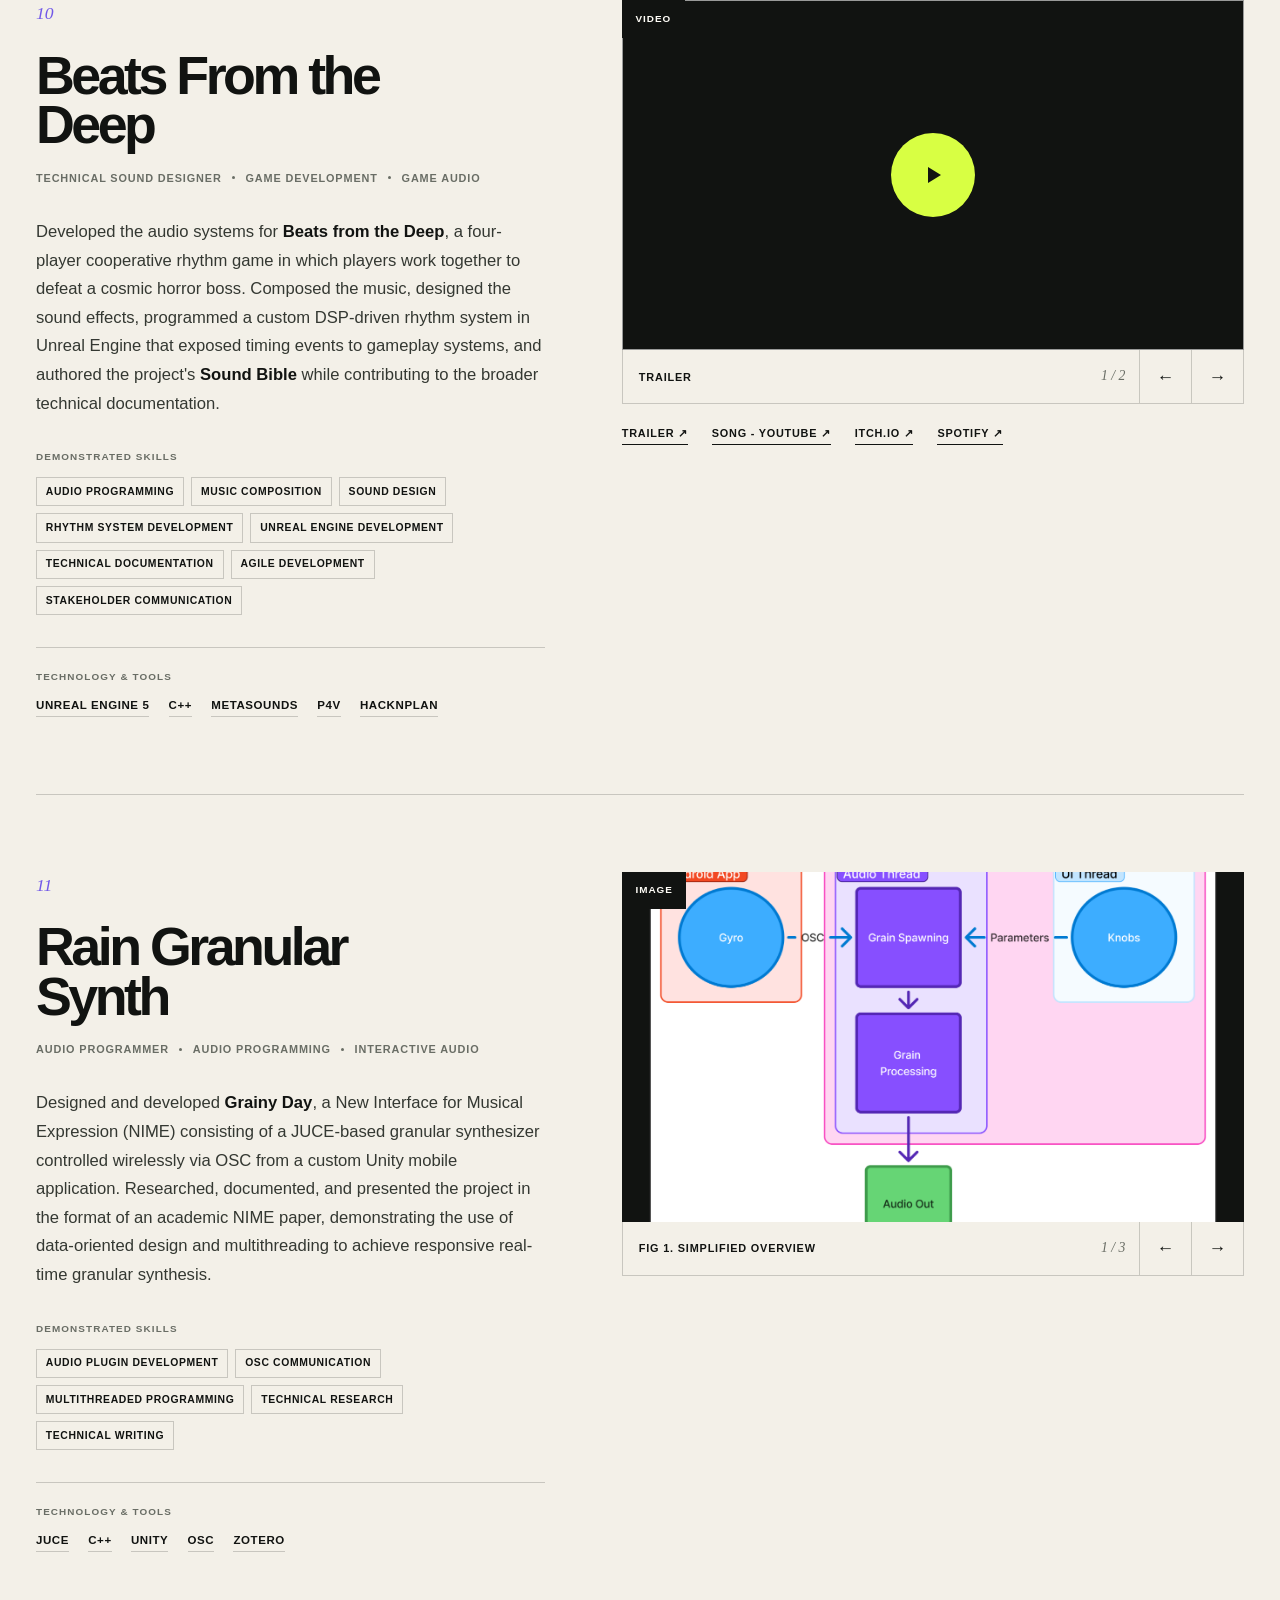
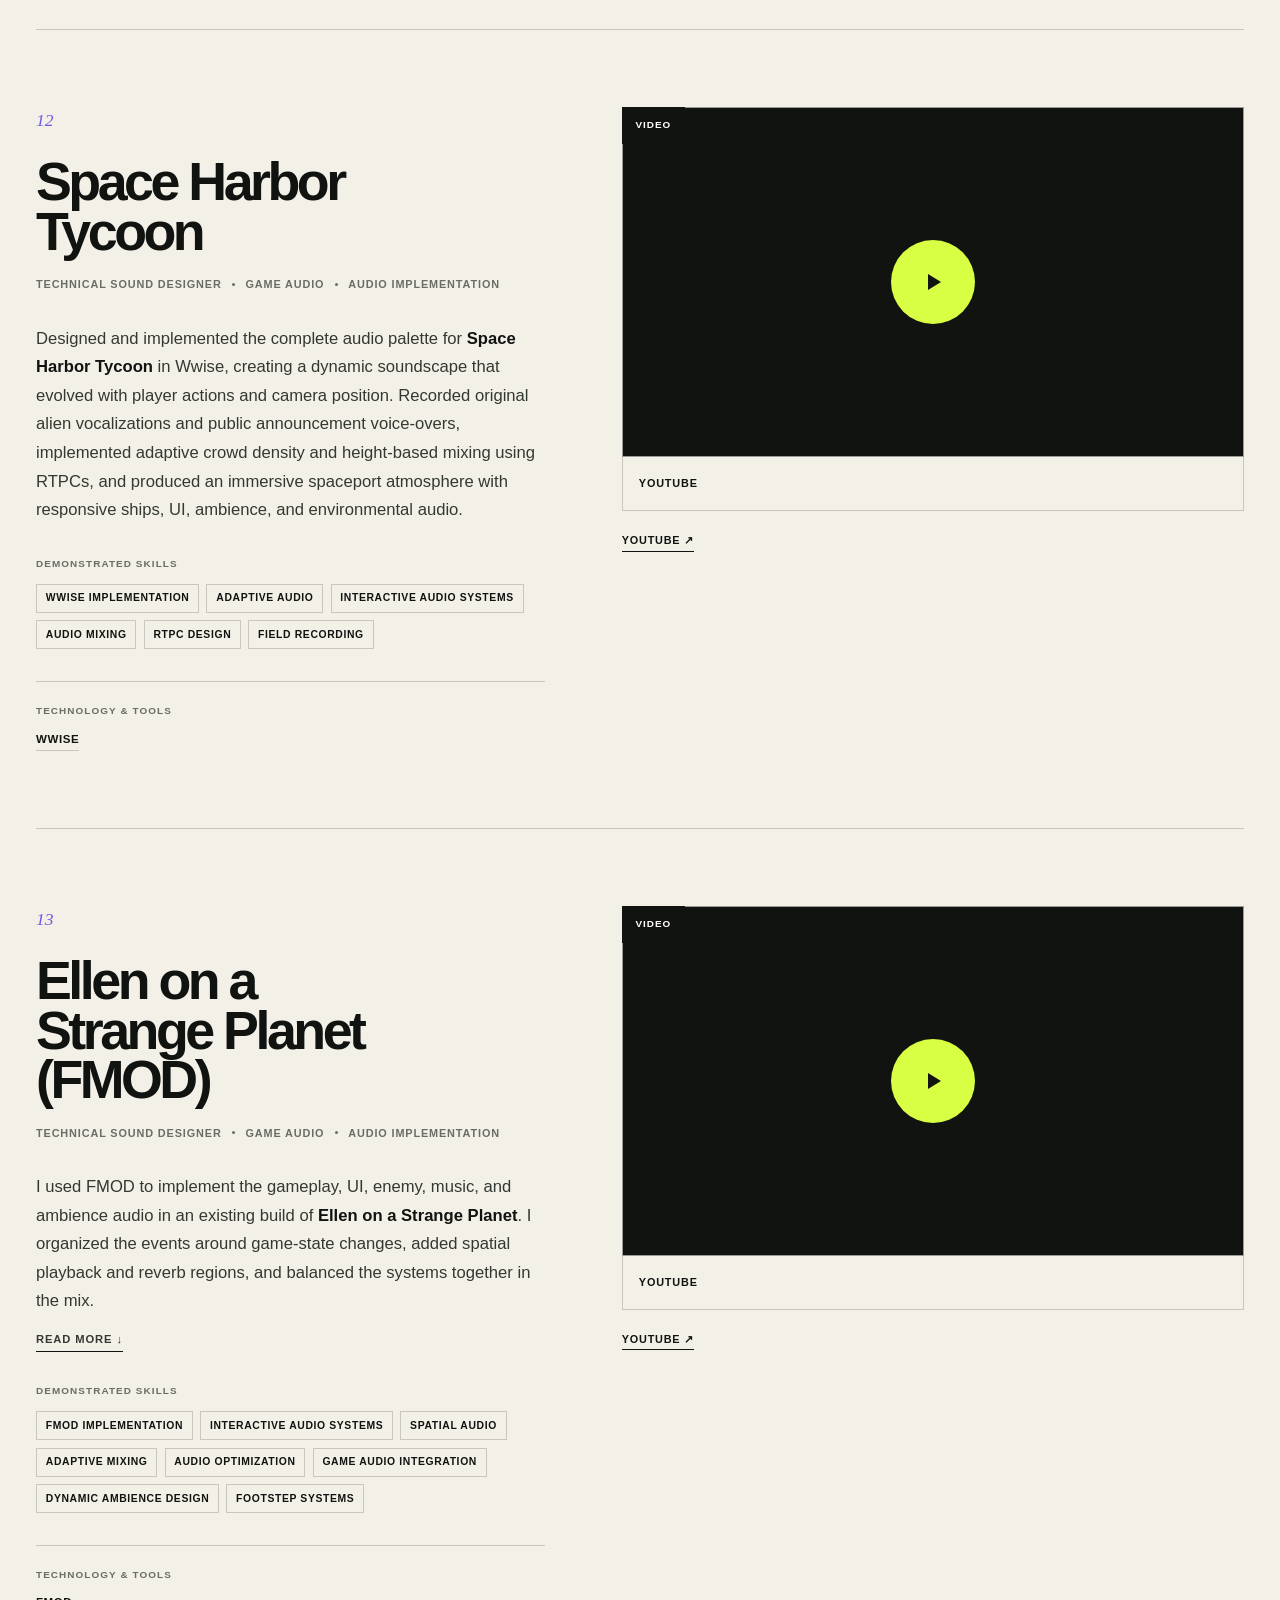
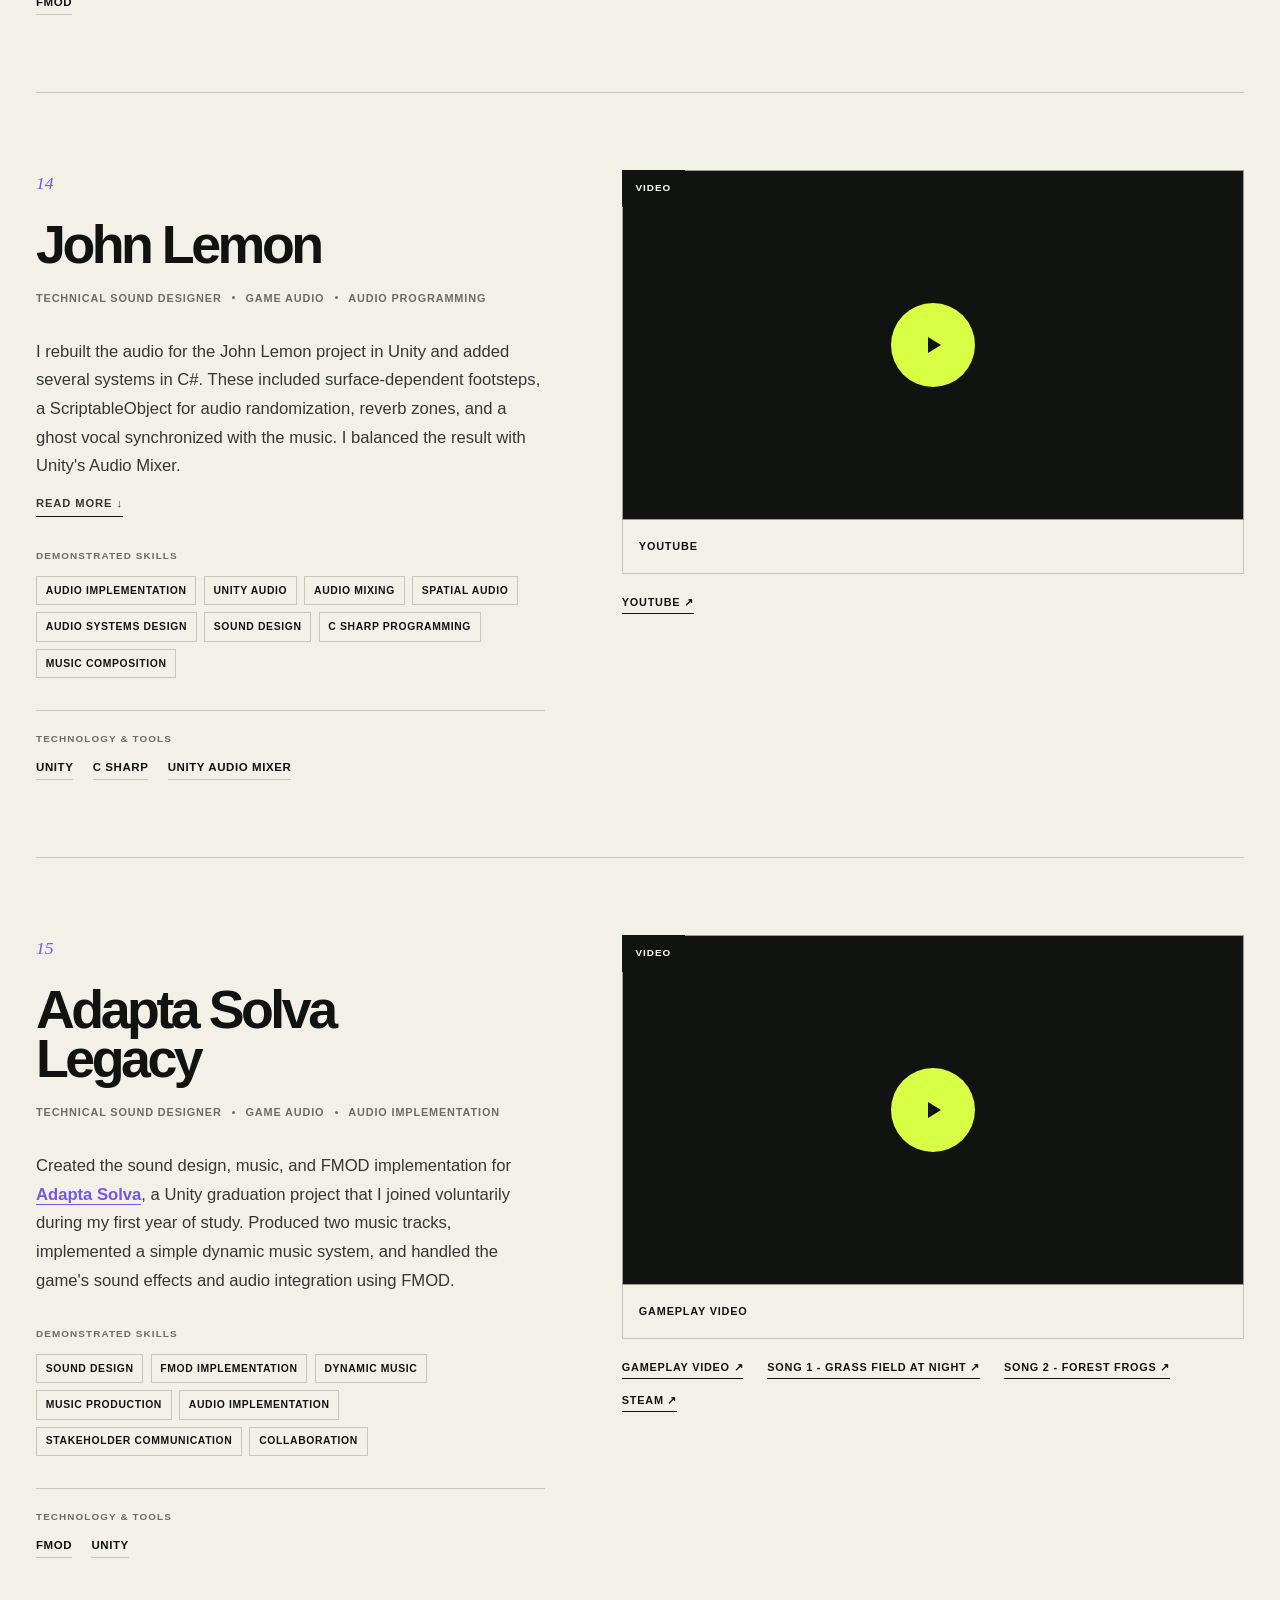
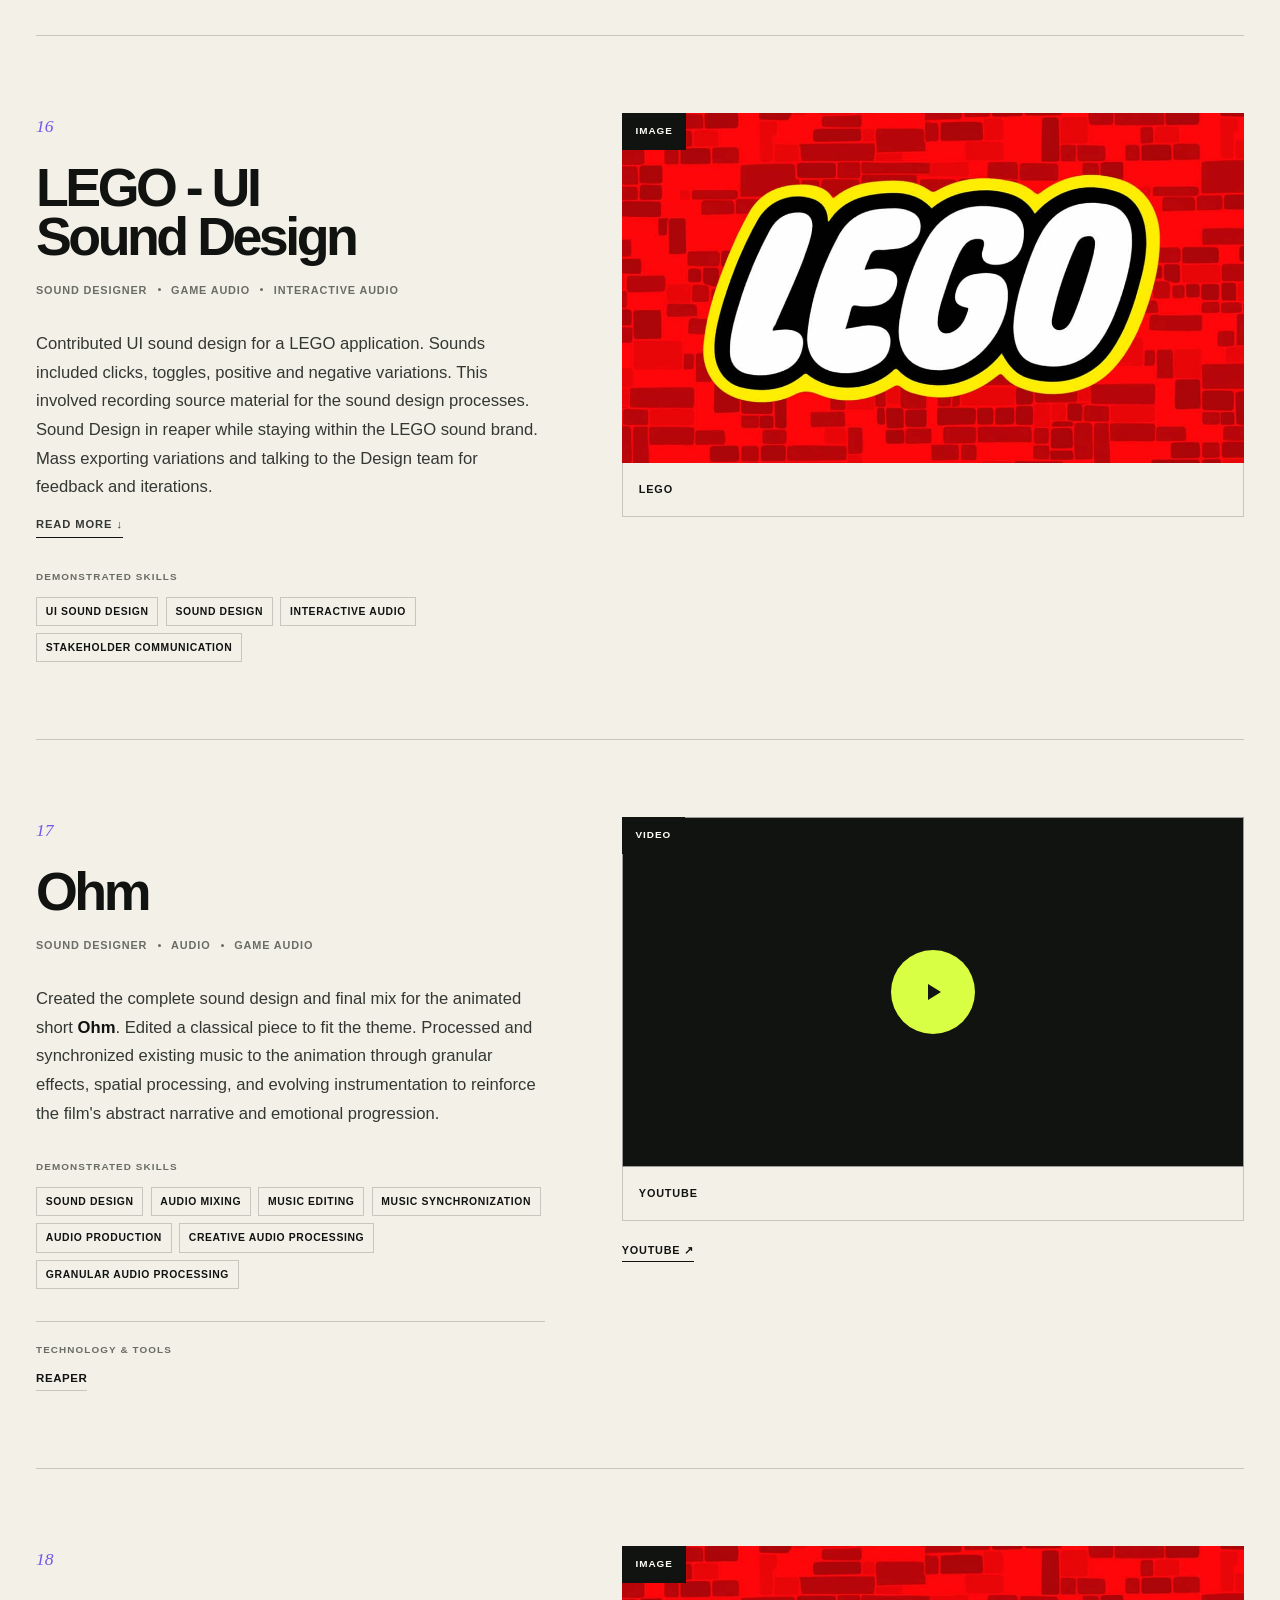
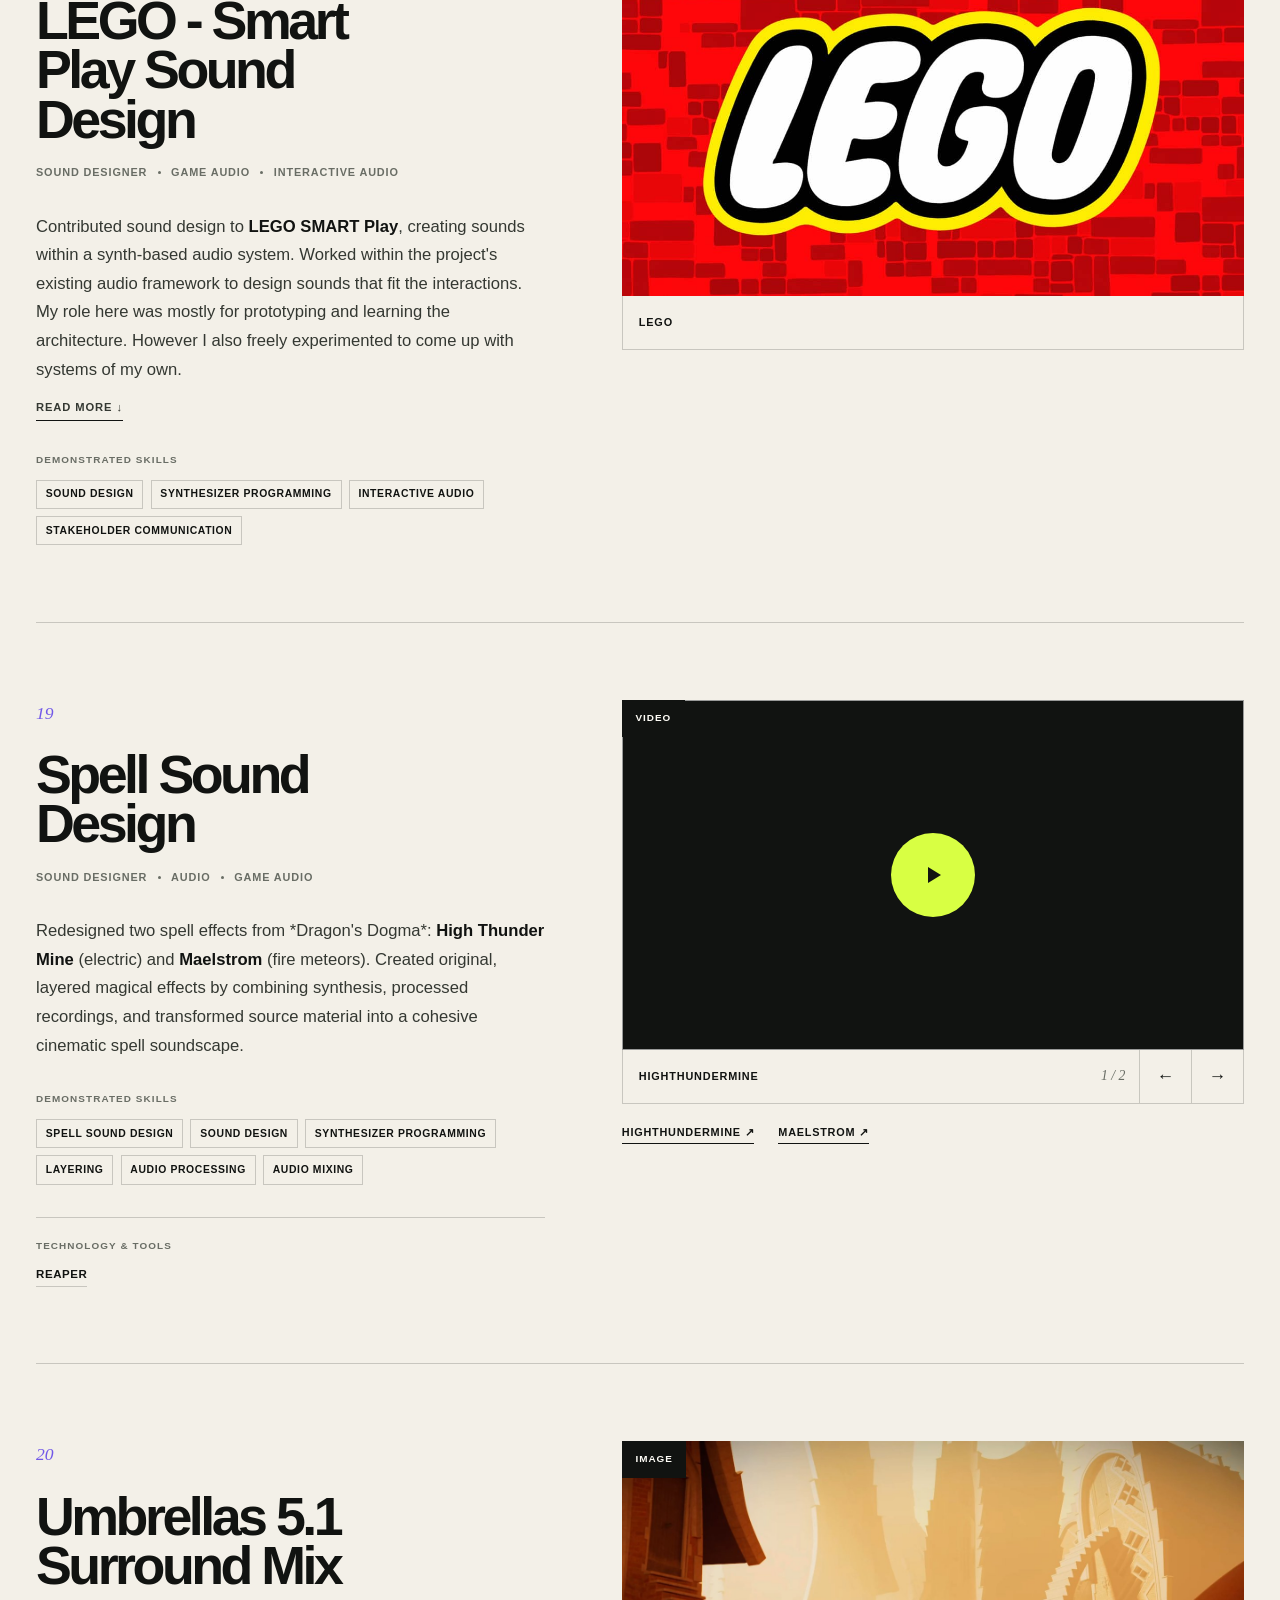
==== commit c799b657: "Updated projects and mail to" ====
--- a/projects/index.html
+++ b/projects/index.html
@@ -17,7 +17,7 @@
       <nav aria-label="Main navigation">
         <a  href="../index.html">Home</a>
         <a aria-current="page" href="../projects/">Projects</a>
-        <a class="nav-contact" href="mailto:matthiaspeene@hotmail.nl">Let’s talk <span aria-hidden="true">↗</span></a>
+        <a class="nav-contact" href="mailto:matthias@notjustsound.dev">Let’s talk <span aria-hidden="true">↗</span></a>
       </nav>
     </header>
     <main id="main">
@@ -75,7 +75,7 @@
         <p>Audio systems, creative tools, and interactive sound.</p>
       </div>
       <div class="footer-links">
-        <a href="mailto:matthiaspeene@hotmail.nl">Email</a>
+        <a href="mailto:matthias@notjustsound.dev">Email</a>
         <a href="https://github.com/matthiaspeene" target="_blank" rel="noreferrer">GitHub <span aria-hidden="true">↗</span></a>
       </div>
       <p class="footer-note">© 2026 Matthias Peene</p>
--- a/assets/site.css
+++ b/assets/site.css
@@ -377,8 +377,7 @@
   display: flex;
   flex-shrink: 0;
   gap: 1.7rem;
-  justify-content: space-around;
-  min-width: 100vw;
+  padding-right: 1.7rem;
 }
 
 .ticker span {
@@ -396,7 +395,7 @@
 }
 
 @keyframes ticker {
-  to { transform: translateX(-50%); }
+  to { transform: translateX(-6.25%); }
 }
 
 .selected-work {
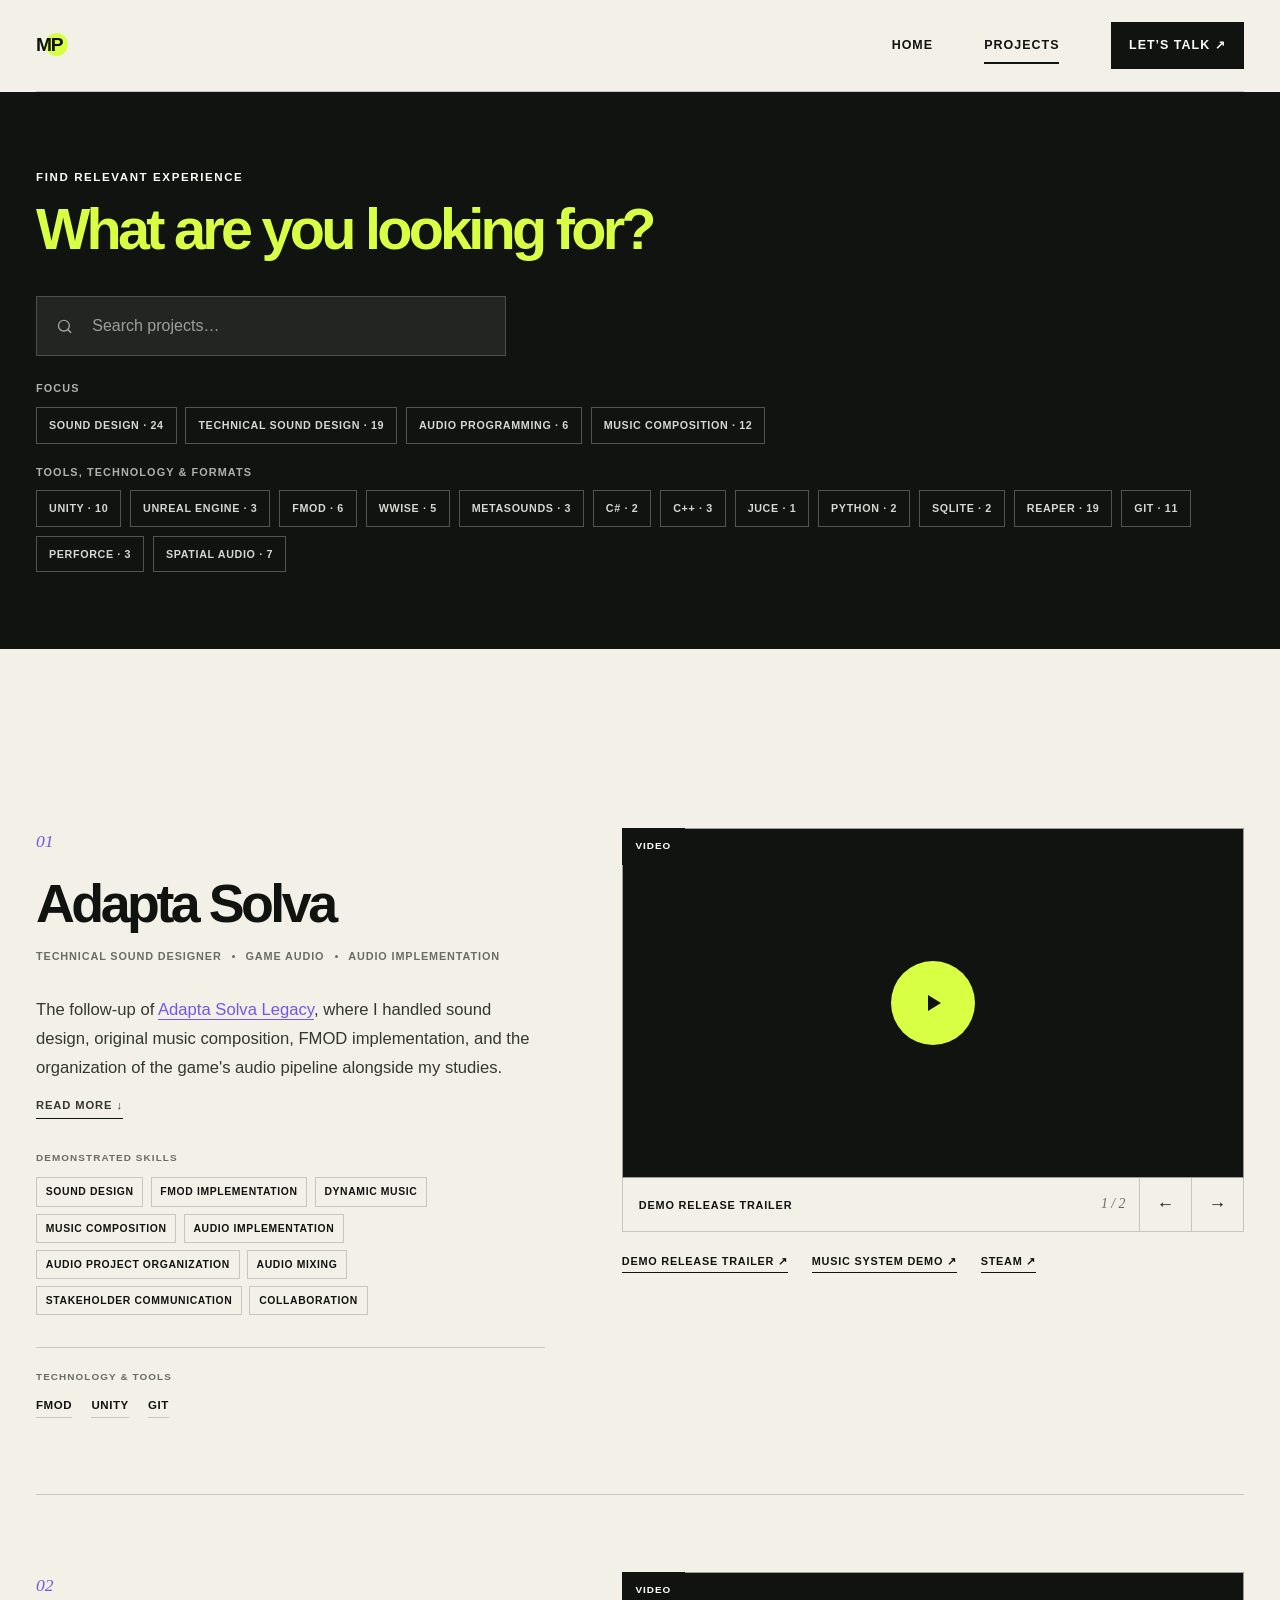
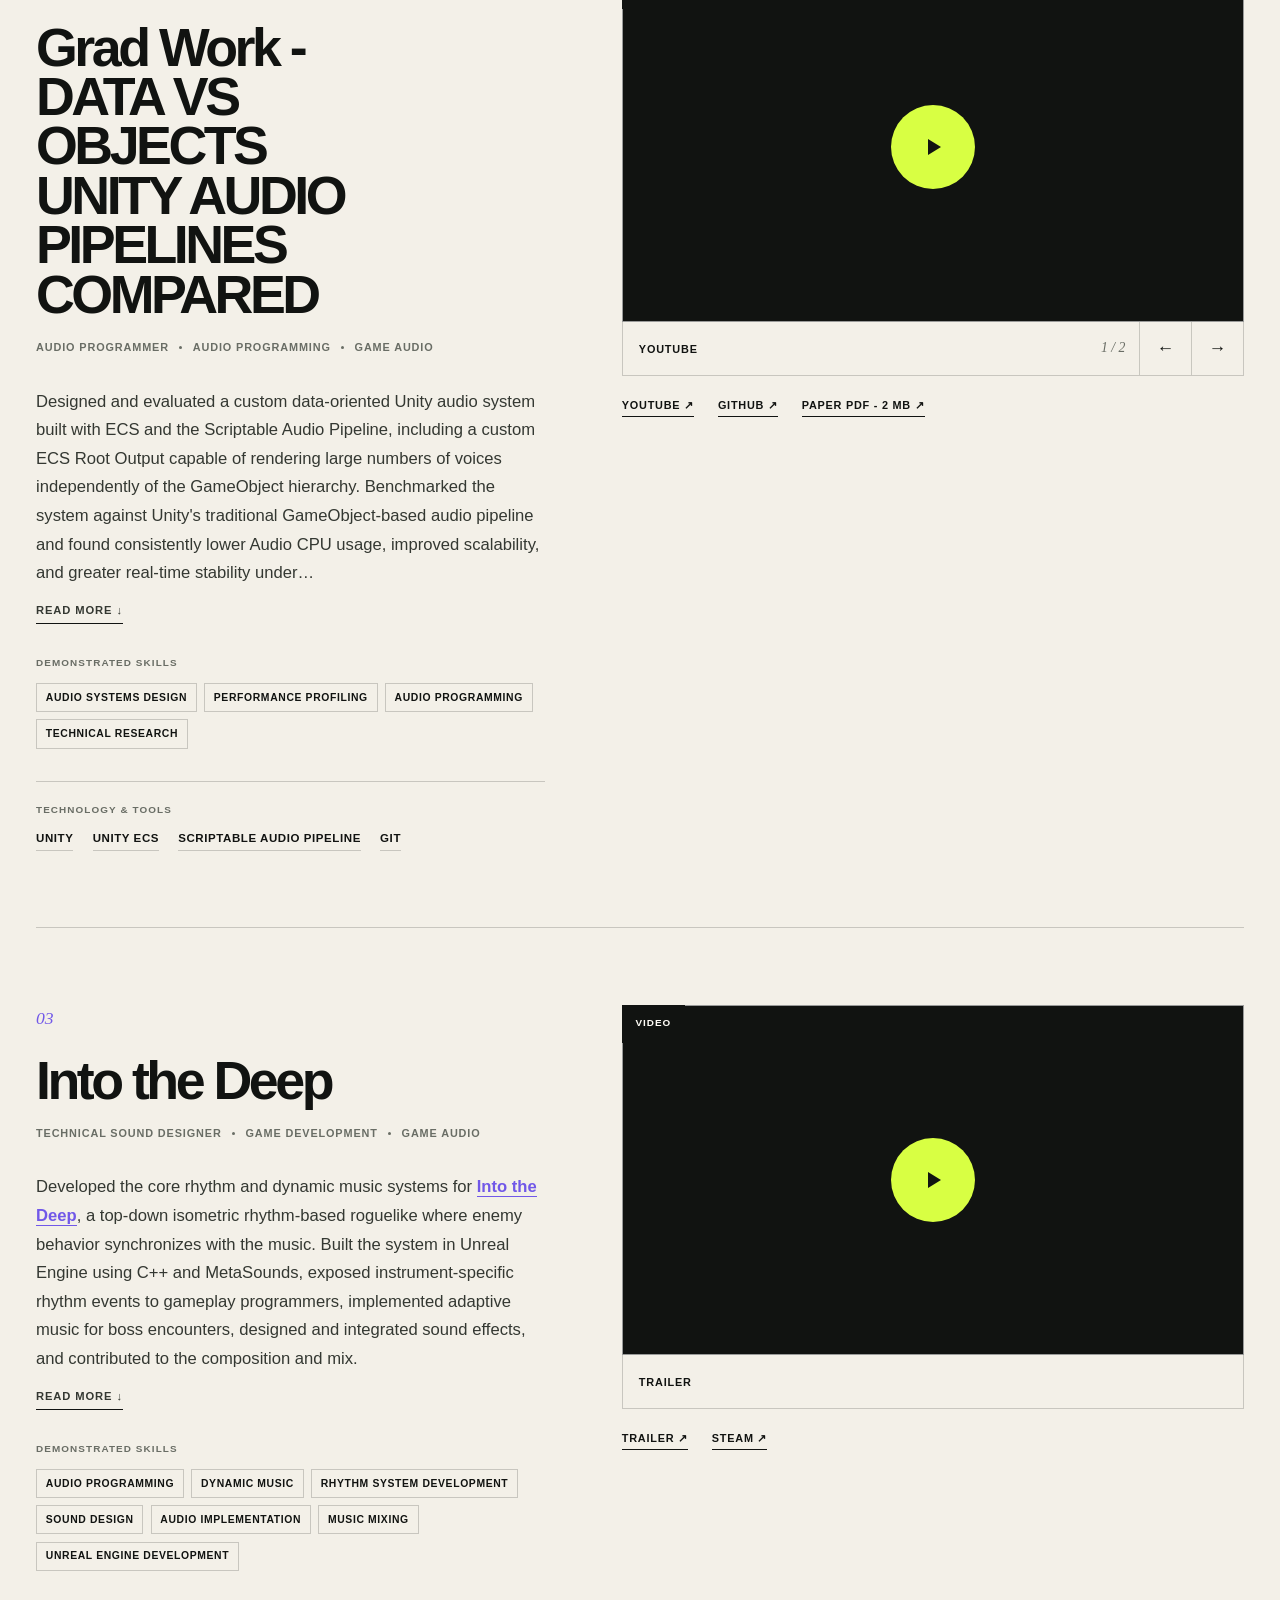
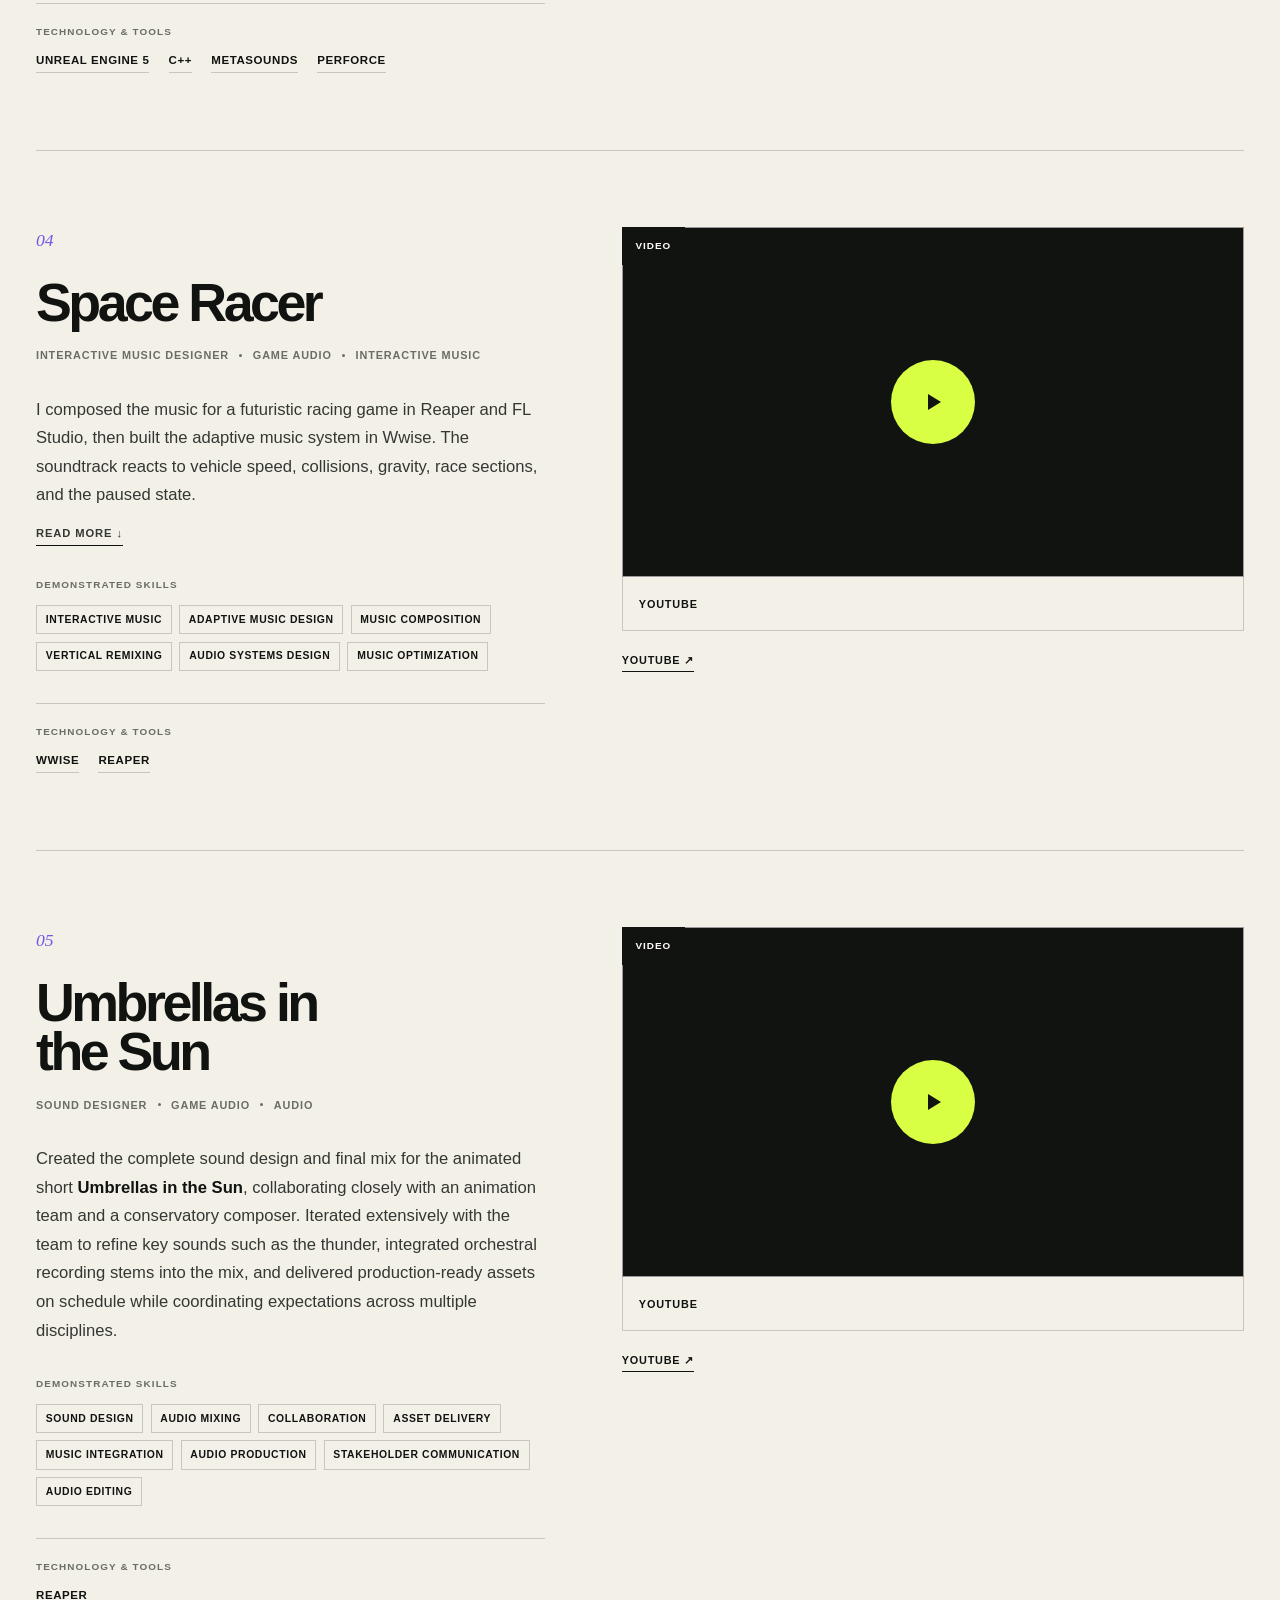
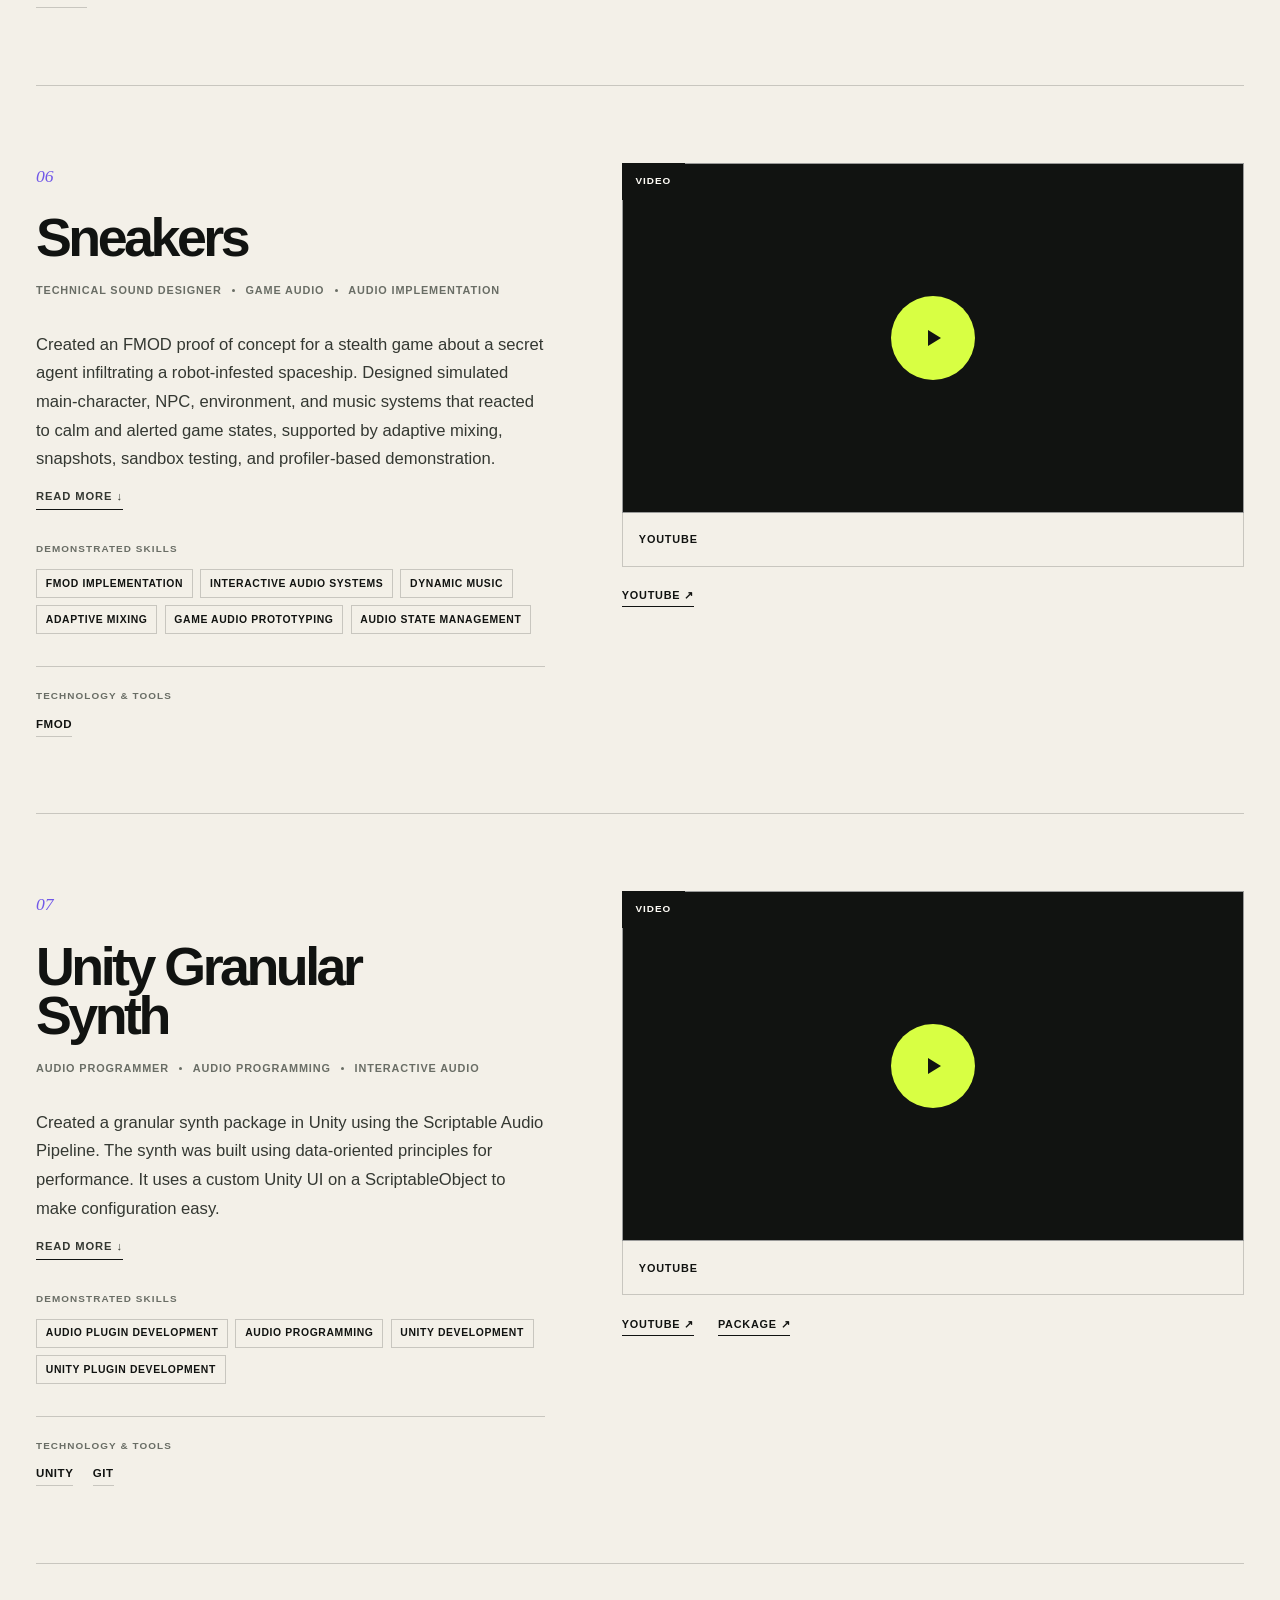
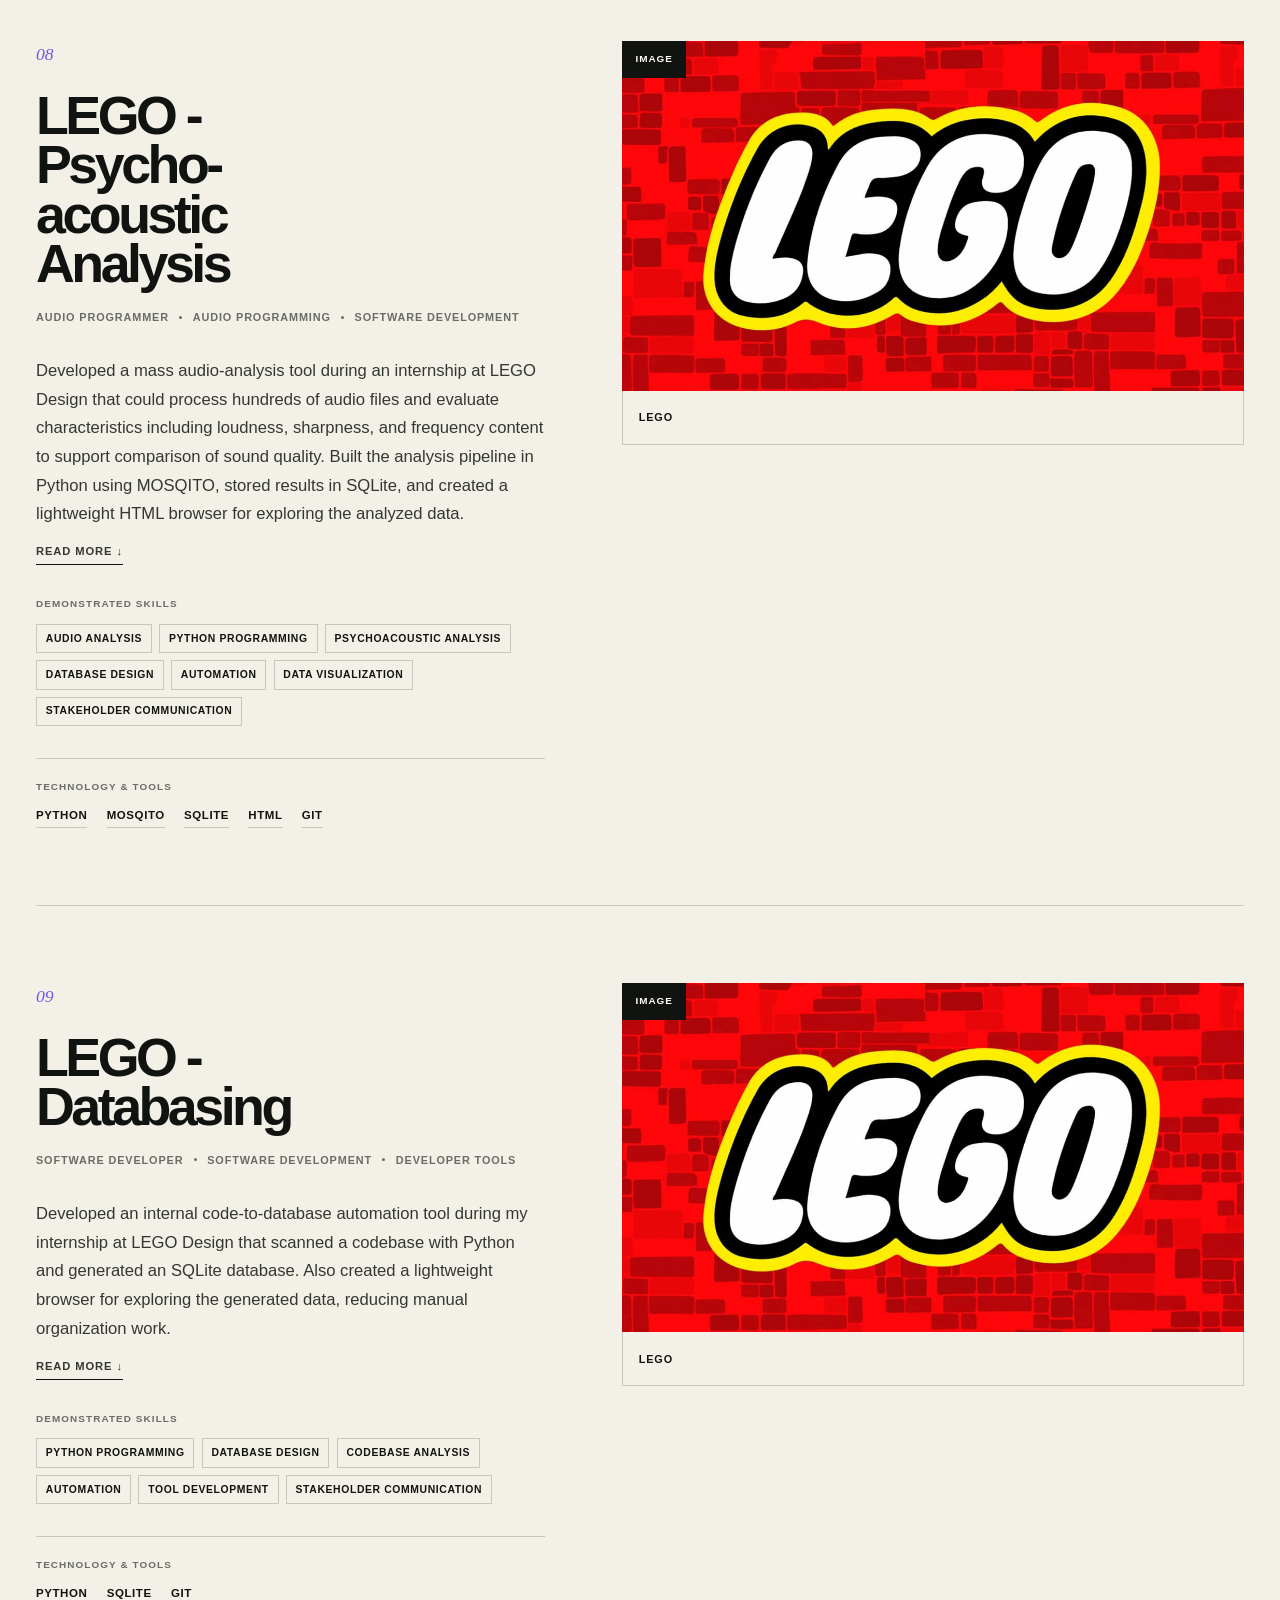
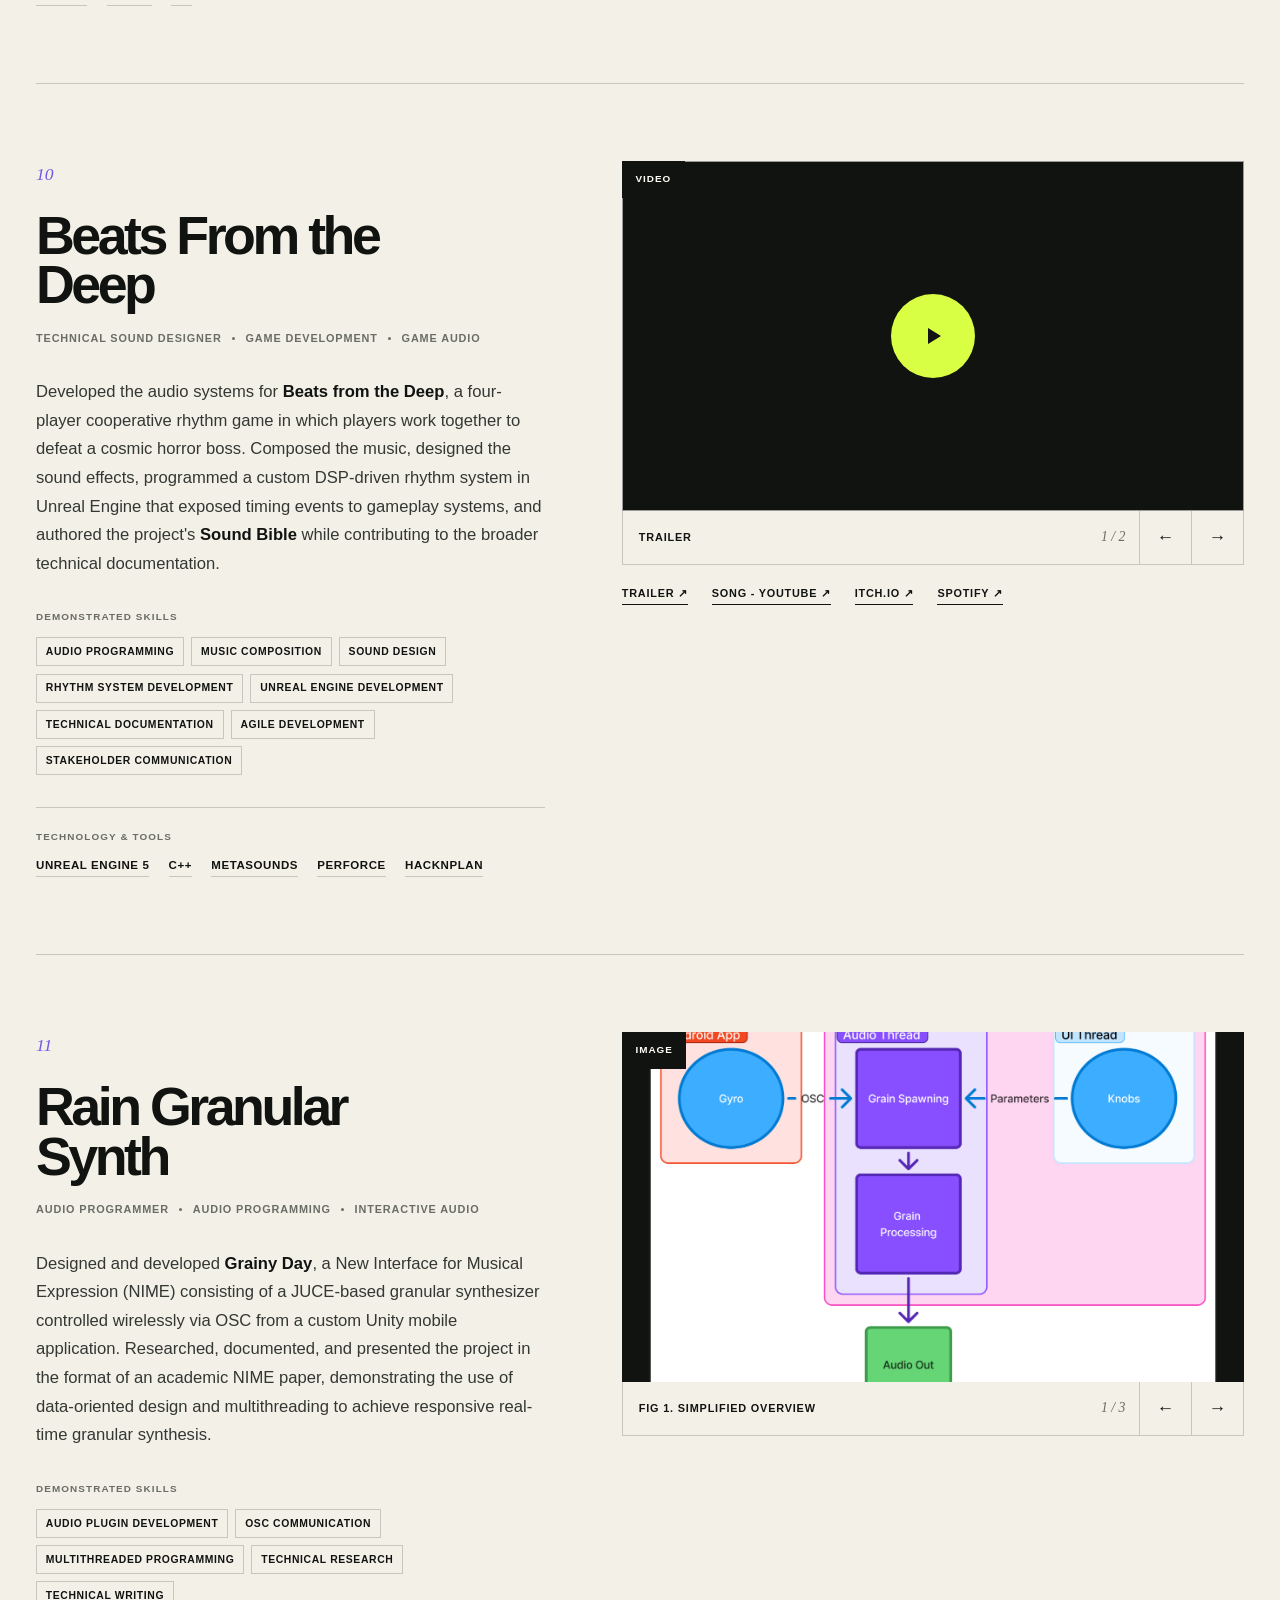
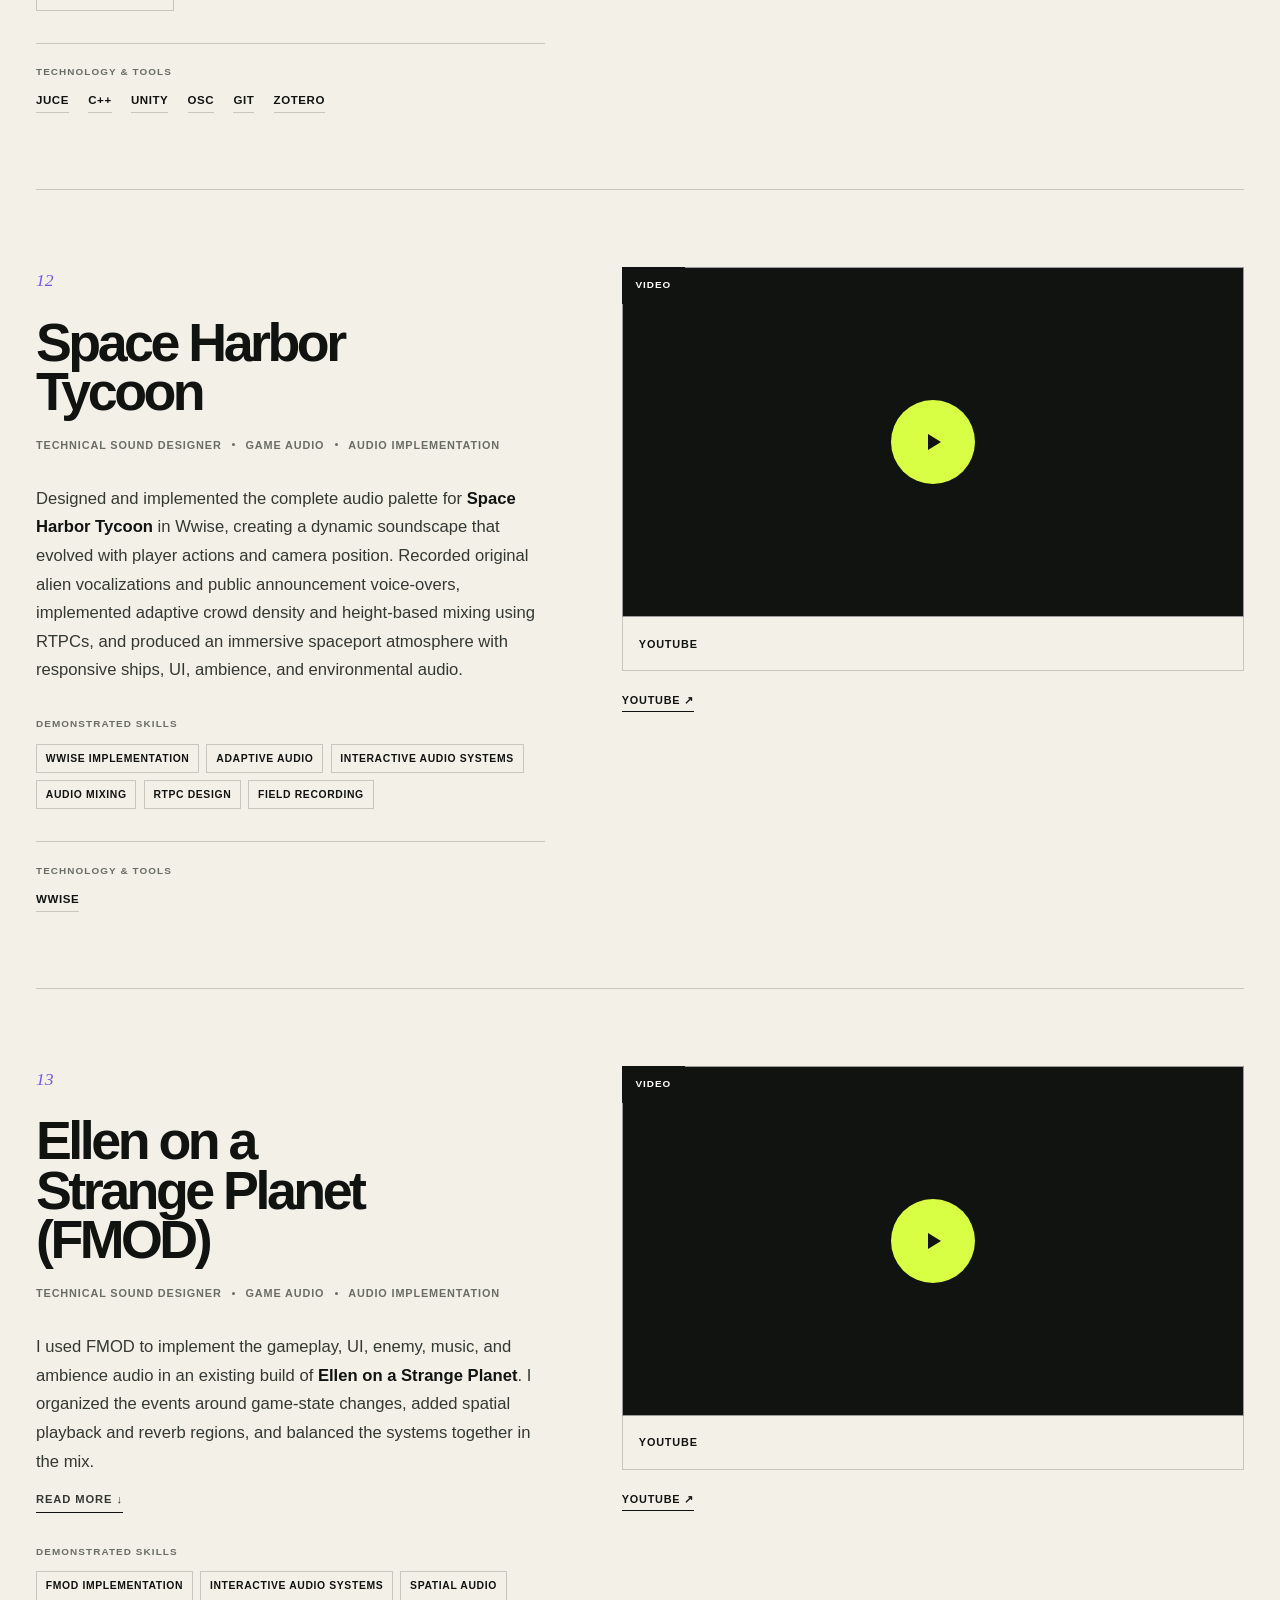
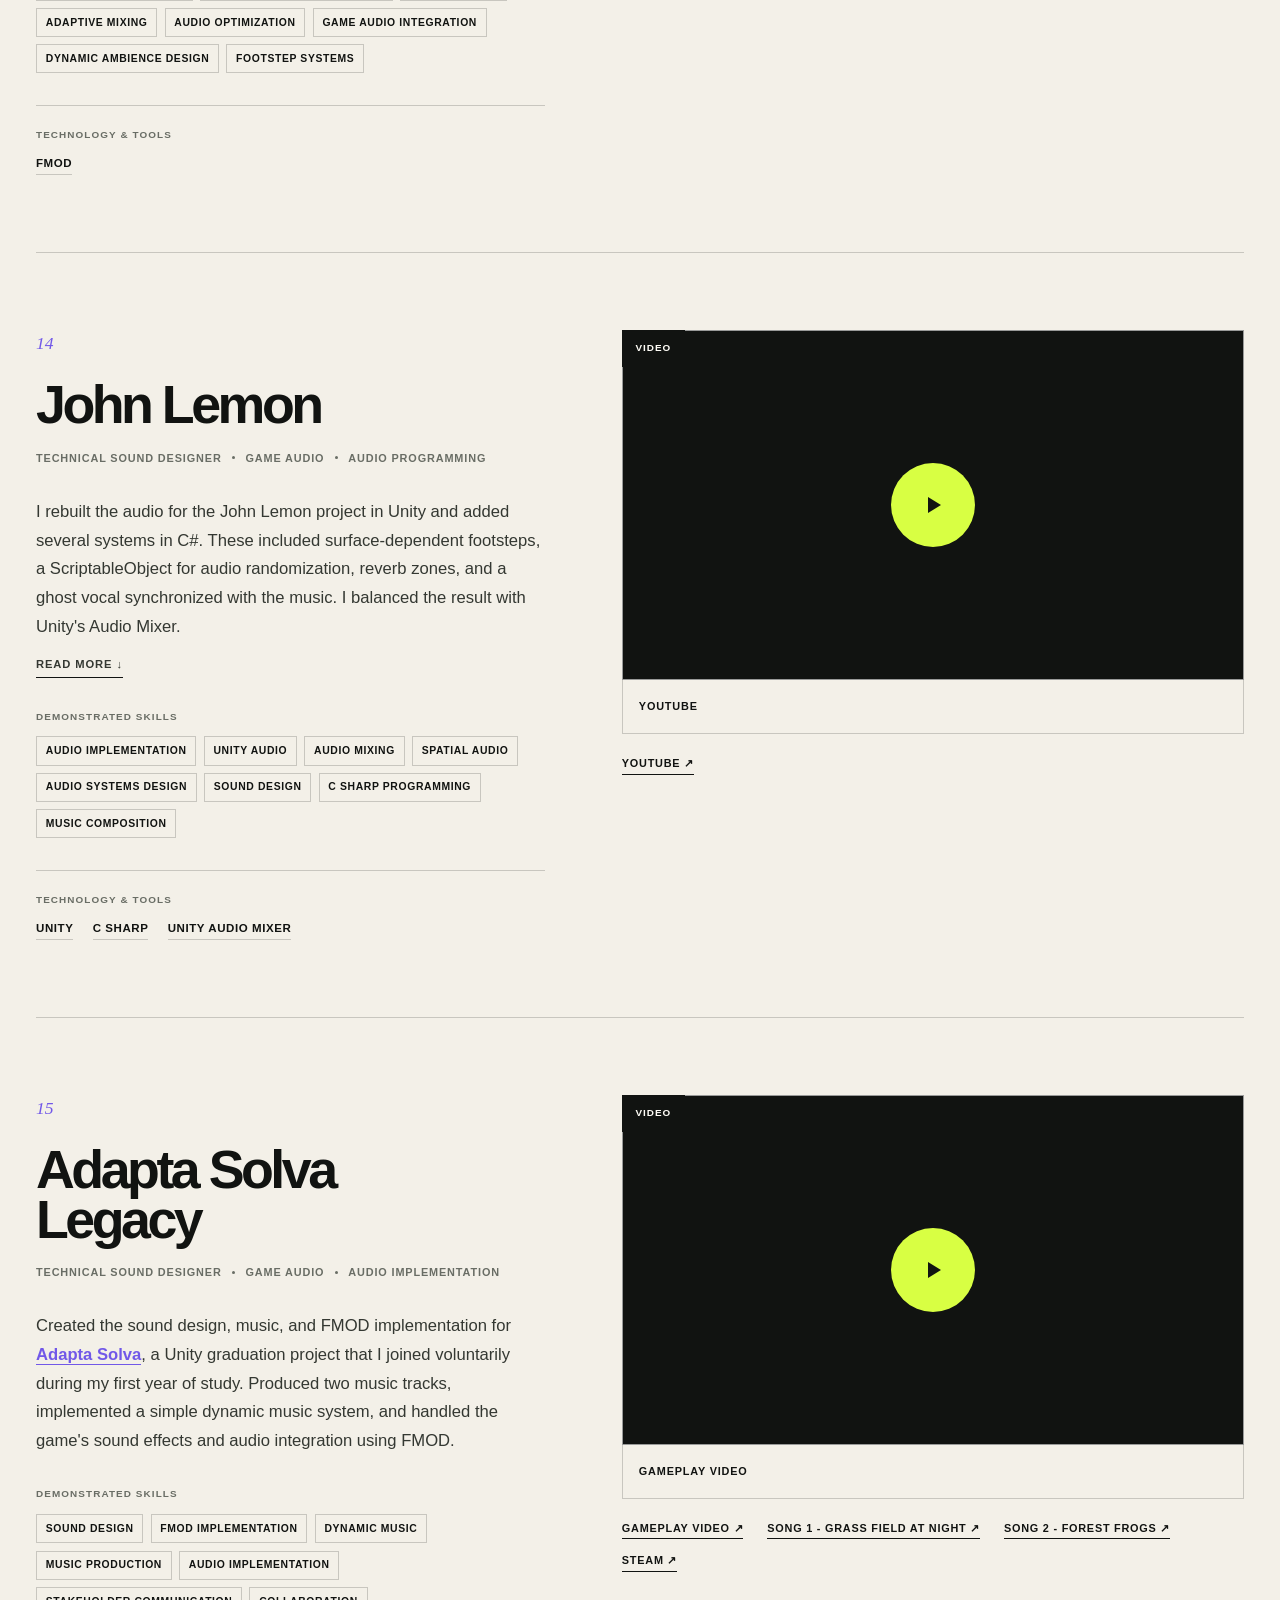
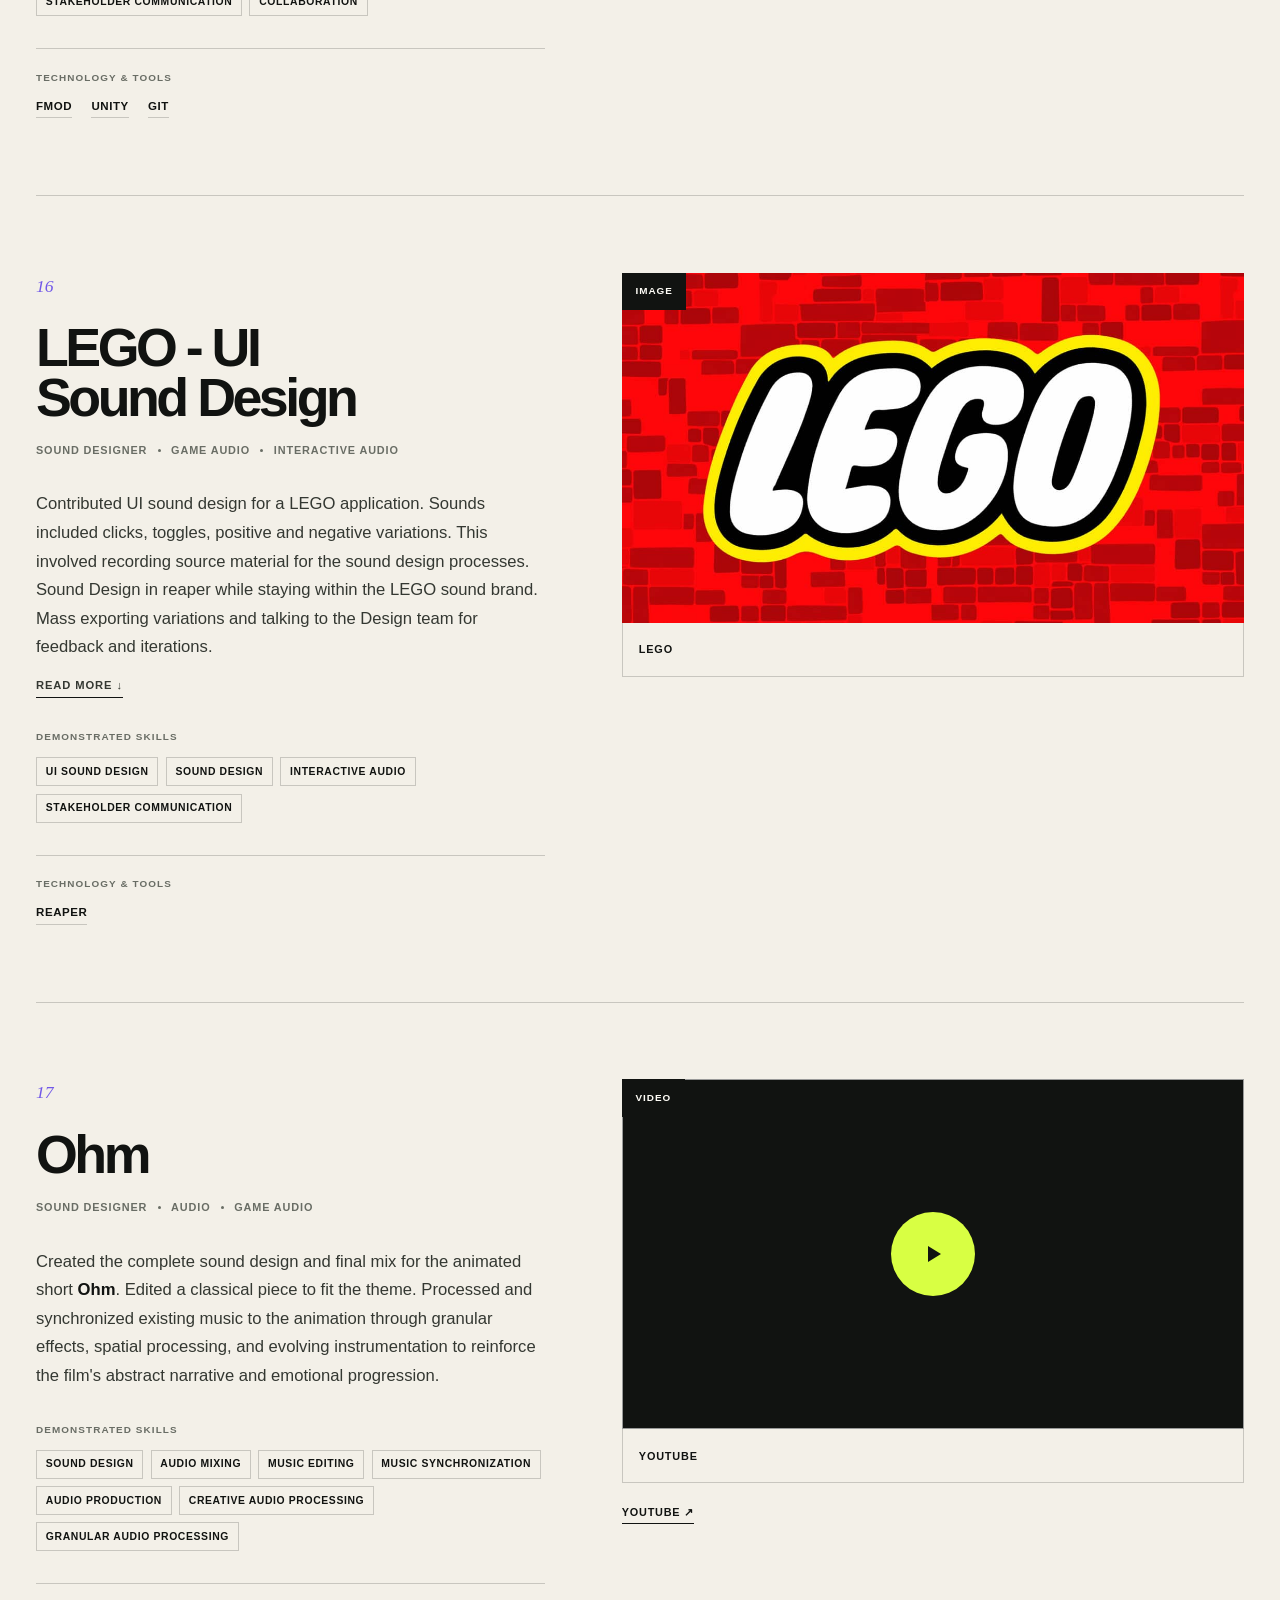
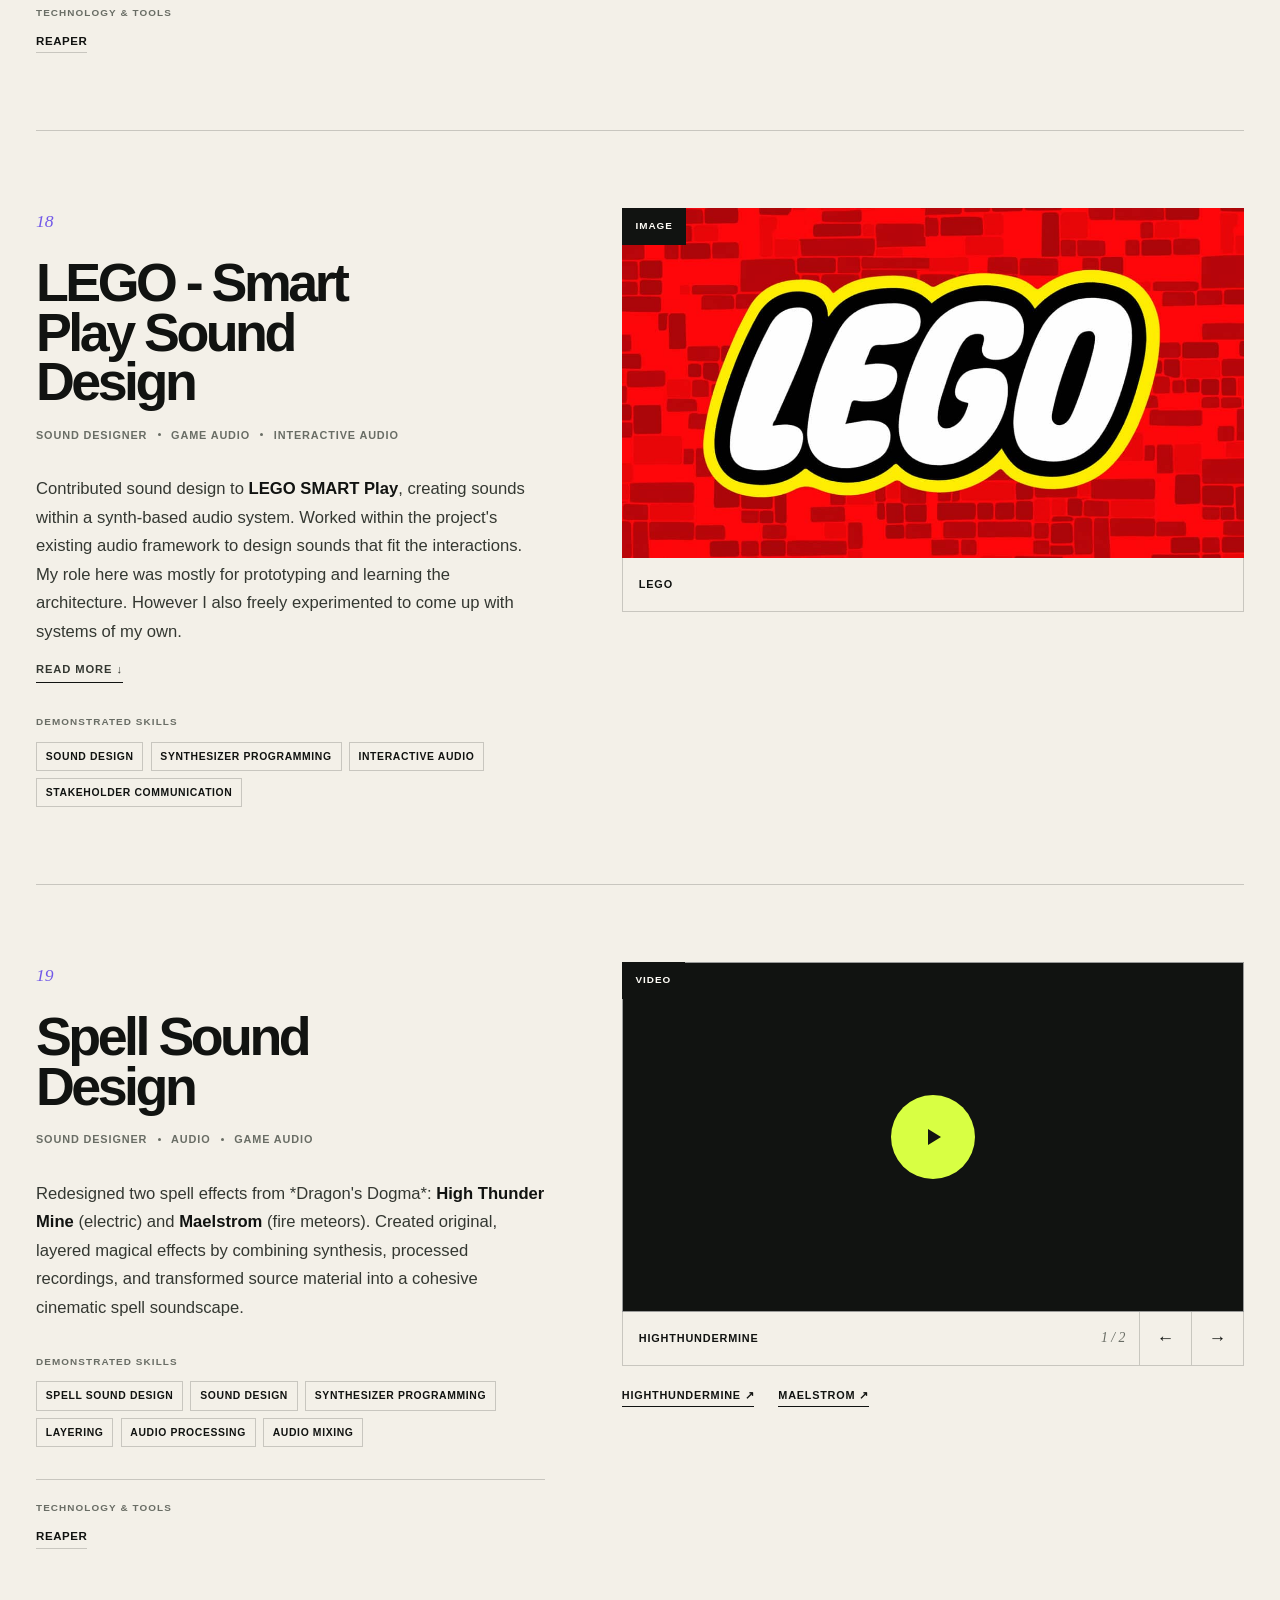
==== commit c8587854: "Updated search tool" ====
--- a/projects/index.html
+++ b/projects/index.html
@@ -44,12 +44,17 @@
               <svg aria-hidden="true" viewBox="0 0 24 24"><path d="m21 21-4.35-4.35m2.35-5.4A7.75 7.75 0 1 1 3.5 11.25a7.75 7.75 0 0 1 15.5 0Z"/></svg>
               <input id="project-search" type="search" placeholder="Search projects…" autocomplete="off">
             </label>
-            <label class="facet-field">
-              <span class="visually-hidden">Add a project filter</span>
-              <select id="facet-select"><option value="">Filter by project, skill, technology, tool…</option></select>
-            </label>
           </div>
-          <div class="popular-filters" id="popular-filters" aria-label="Popular filters"></div>
+          <div class="curated-filters" id="curated-filters">
+            <div class="filter-group" aria-labelledby="focus-filter-label">
+              <p class="filter-group__label" id="focus-filter-label">Focus</p>
+              <div class="filter-options" id="focus-filters"></div>
+            </div>
+            <div class="filter-group" aria-labelledby="stack-filter-label">
+              <p class="filter-group__label" id="stack-filter-label">Tools, Technology &amp; Formats</p>
+              <div class="filter-options" id="stack-filters"></div>
+            </div>
+          </div>
           <div class="active-filters" id="active-filters" aria-live="polite"></div>
         </div>
       </section>
--- a/assets/site.css
+++ b/assets/site.css
@@ -689,14 +689,11 @@
 }
 
 .filter-controls {
-  display: grid;
-  gap: 1rem;
-  grid-template-columns: minmax(220px, 0.72fr) minmax(320px, 1.28fr);
   margin-top: 2.5rem;
-}
-
-.search-field,
-.facet-field {
+  max-width: 470px;
+}
+
+.search-field {
   align-items: center;
   background: #222522;
   border: 1px solid #4b4f49;
@@ -705,8 +702,7 @@
   position: relative;
 }
 
-.search-field:focus-within,
-.facet-field:focus-within {
+.search-field:focus-within {
   border-color: var(--acid);
   outline: 1px solid var(--acid);
 }
@@ -721,8 +717,7 @@
   width: 1.15rem;
 }
 
-.search-field input,
-.facet-field select {
+.search-field input {
   background: transparent;
   border: 0;
   color: var(--white);
@@ -736,32 +731,26 @@
   color: #9ba097;
 }
 
-.facet-field::after {
-  content: "↓";
-  pointer-events: none;
-  position: absolute;
-  right: 1.25rem;
-}
-
-.facet-field select {
-  appearance: none;
-  padding-right: 3rem;
-}
-
-.facet-field option,
-.facet-field optgroup {
-  background: #222522;
-}
-
-.popular-filters,
+.filter-options,
 .active-filters {
   display: flex;
   flex-wrap: wrap;
   gap: 0.55rem;
 }
 
-.popular-filters {
-  margin-top: 1.2rem;
+.curated-filters {
+  display: grid;
+  gap: 1.25rem;
+  margin-top: 1.5rem;
+}
+
+.filter-group__label {
+  color: #aeb2aa;
+  font-size: 0.68rem;
+  font-weight: 800;
+  letter-spacing: 0.1em;
+  margin: 0 0 0.65rem;
+  text-transform: uppercase;
 }
 
 .active-filters {
@@ -792,6 +781,17 @@
   background: var(--acid);
   border-color: var(--acid);
   color: var(--ink);
+}
+
+.filter-chip:disabled {
+  background: transparent;
+  border-color: #3b3e39;
+  color: #71766e;
+  cursor: not-allowed;
+}
+
+.filter-chip__count::before {
+  content: " · ";
 }
 
 .active-filter::after {
@@ -1268,7 +1268,6 @@
   .projects-intro h1 { font-size: clamp(3.8rem, 19vw, 6rem); }
   .projects-intro > div > p { margin-top: 2rem; }
   .filter-heading { align-items: start; gap: 2rem; }
-  .filter-controls { grid-template-columns: 1fr; }
   .results-heading { align-items: start; flex-direction: column; gap: 0.6rem; }
   .project-card { padding-block: 3.5rem; }
   .project-card h3 { font-size: clamp(2.6rem, 12vw, 4.2rem); }
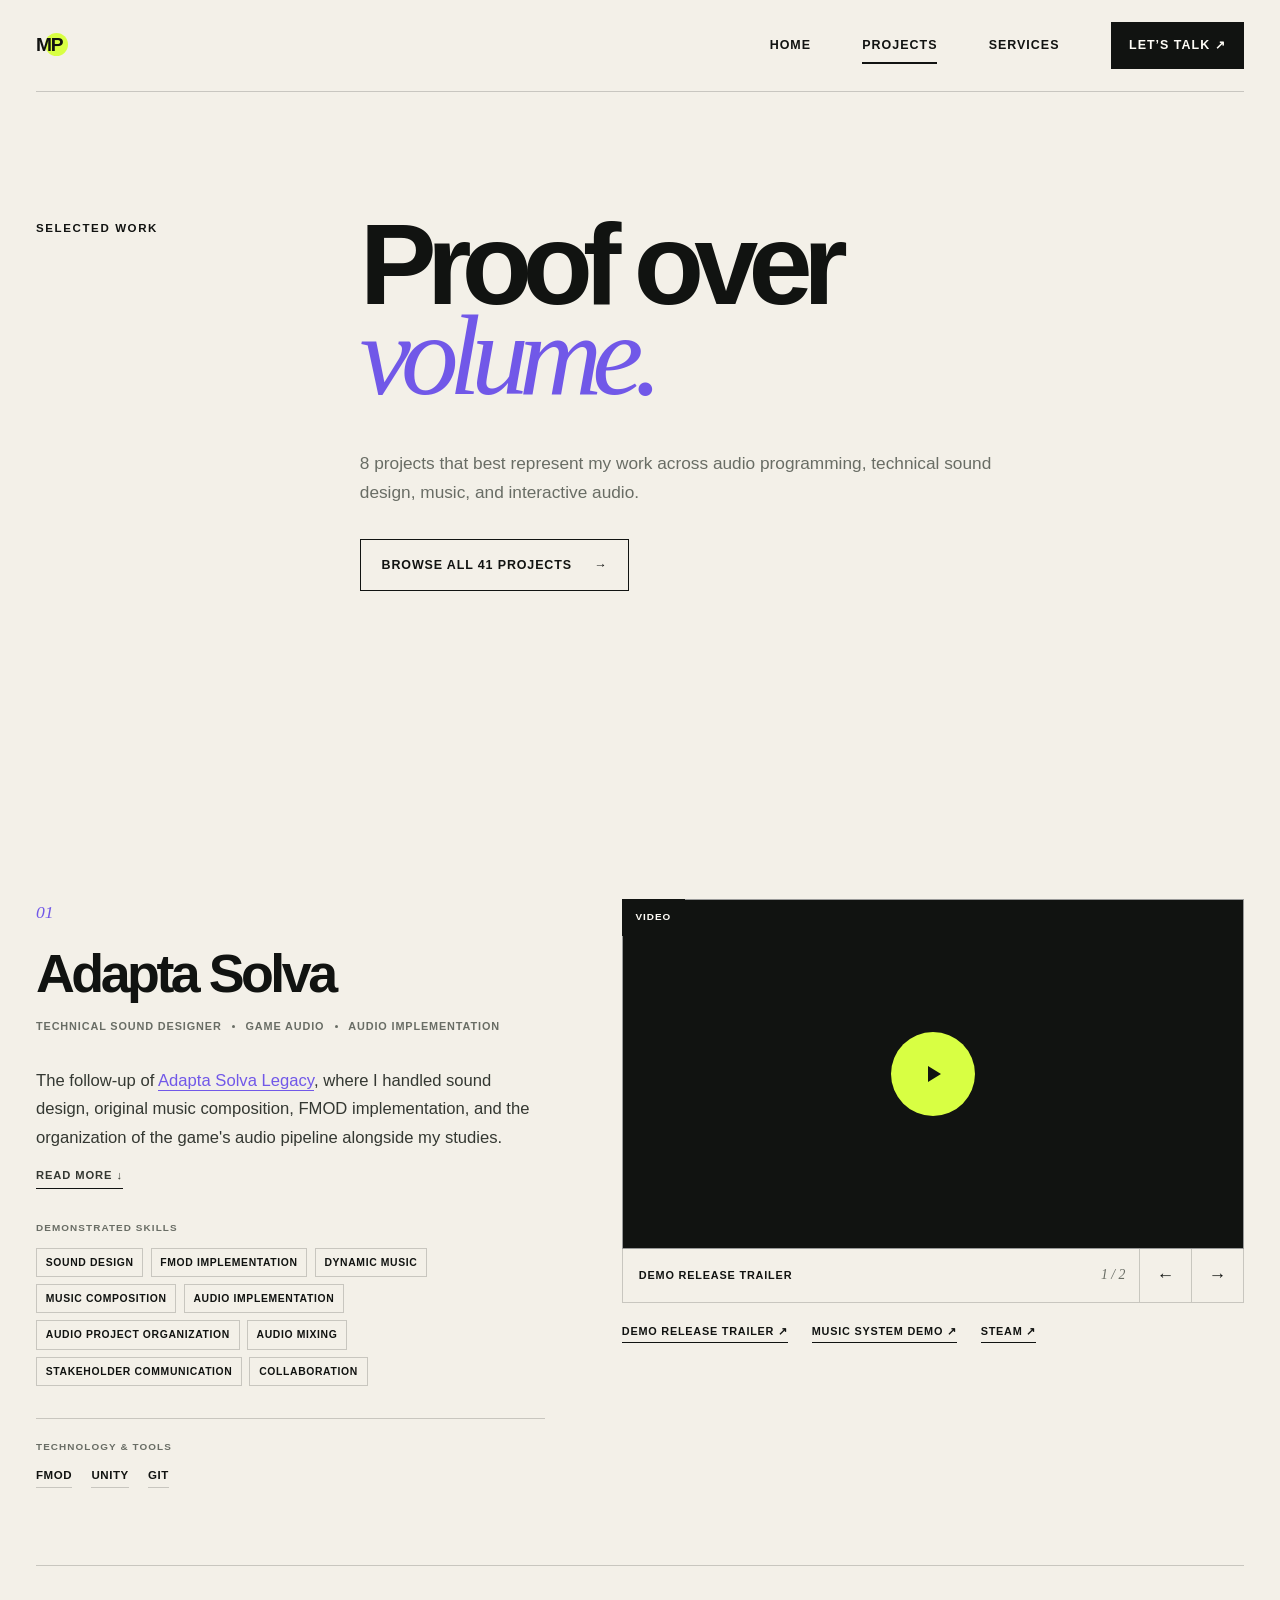
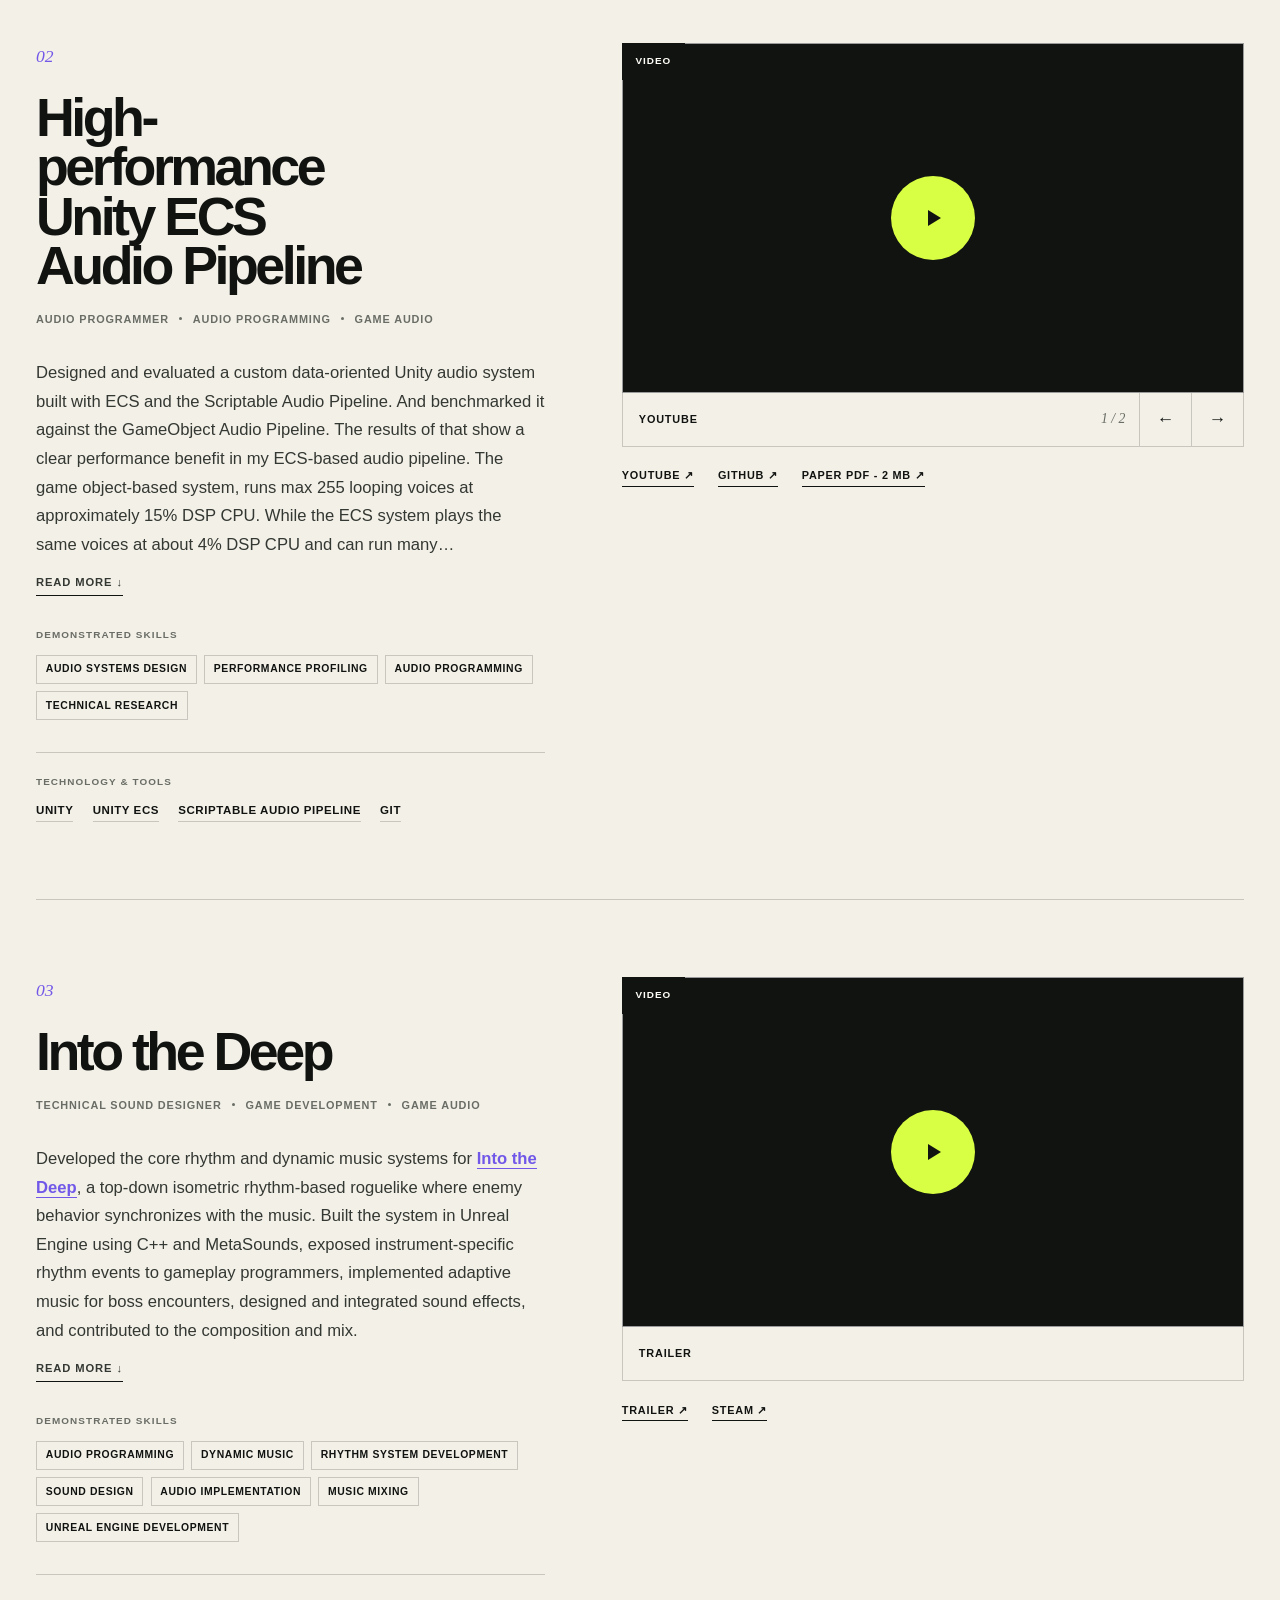
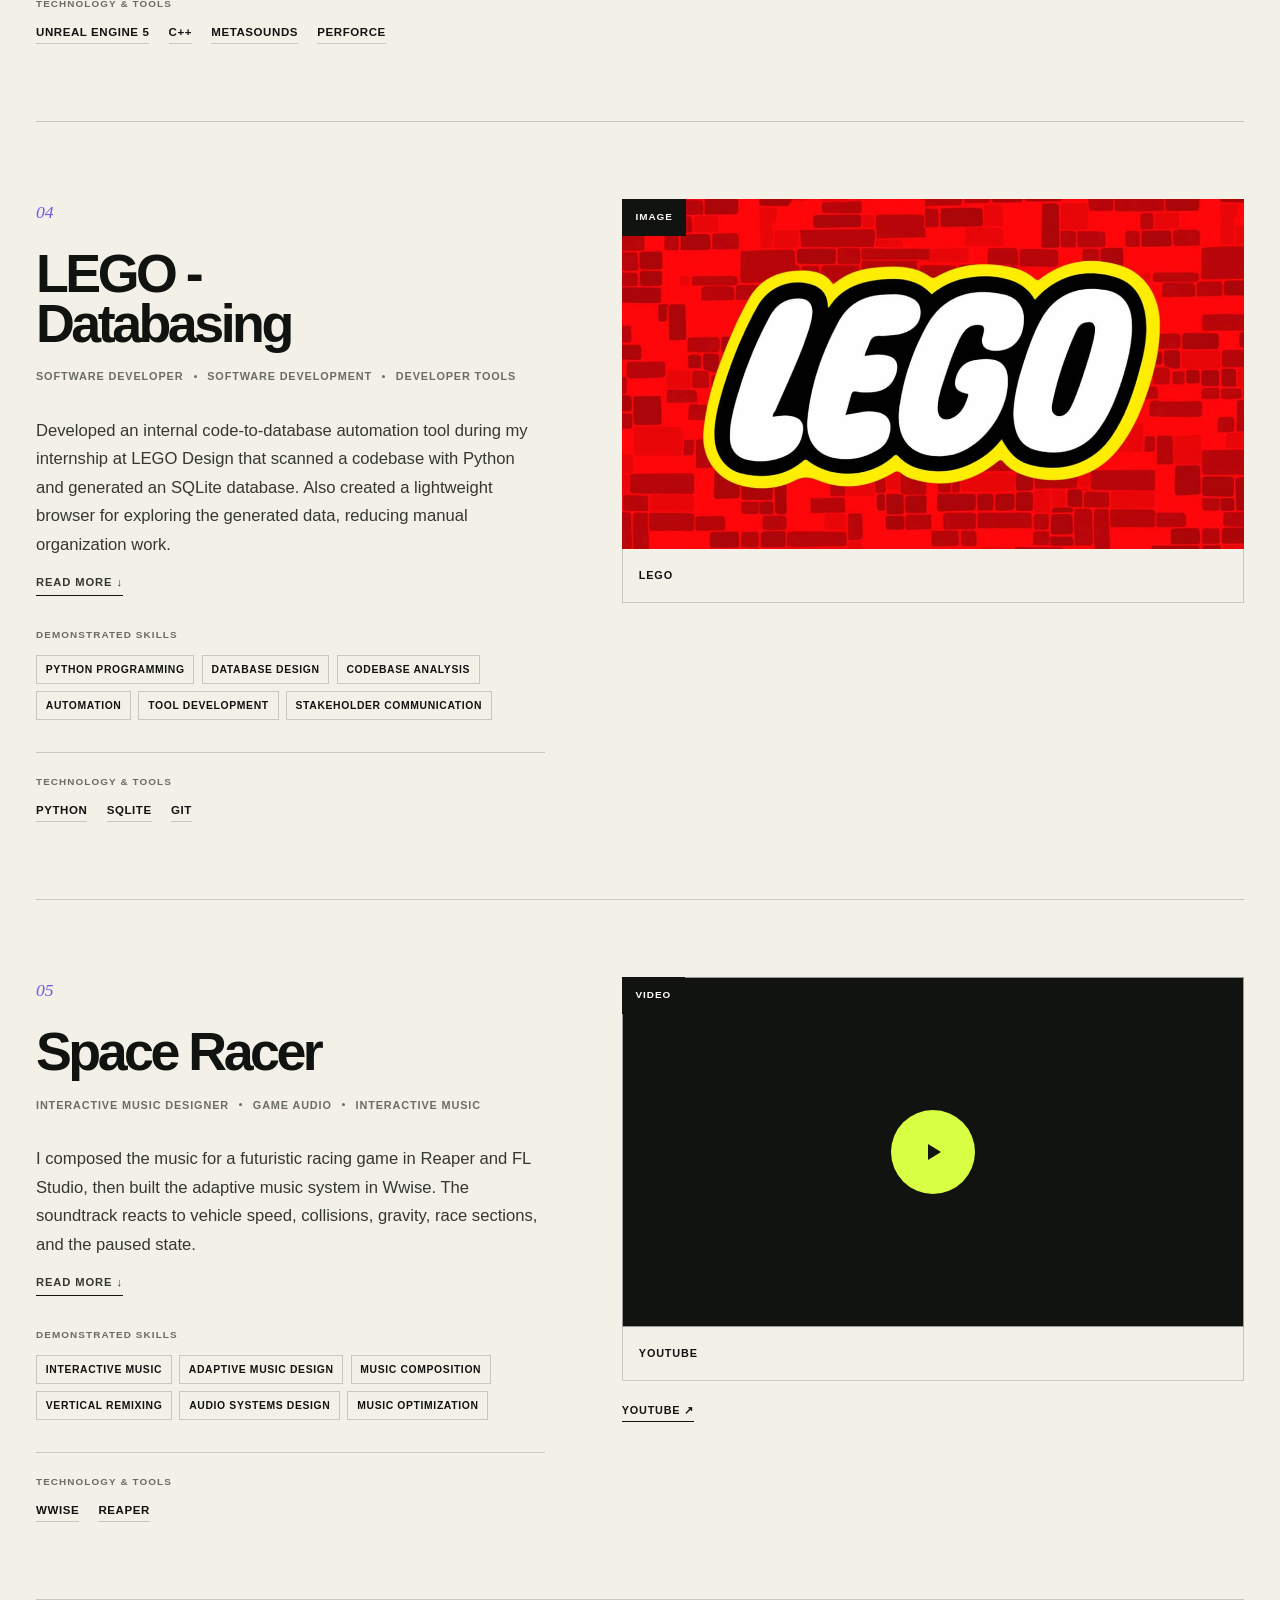
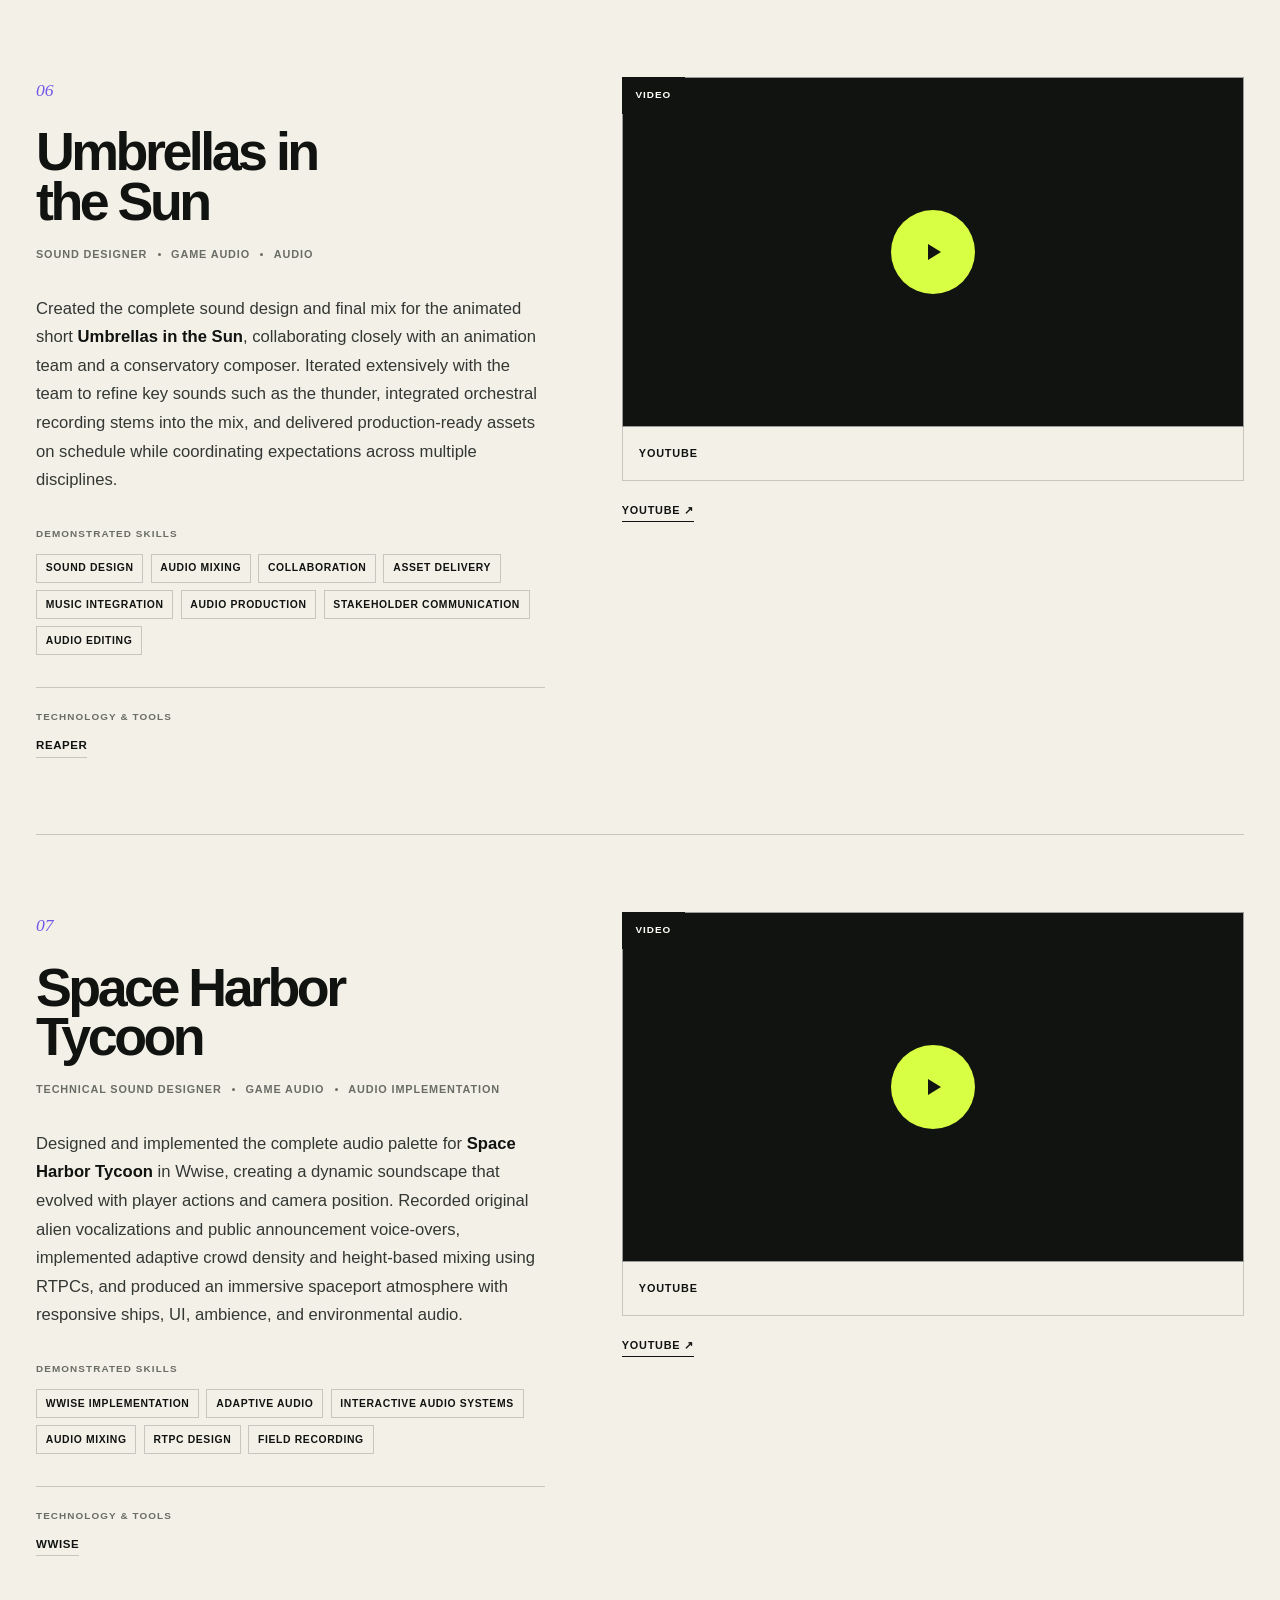
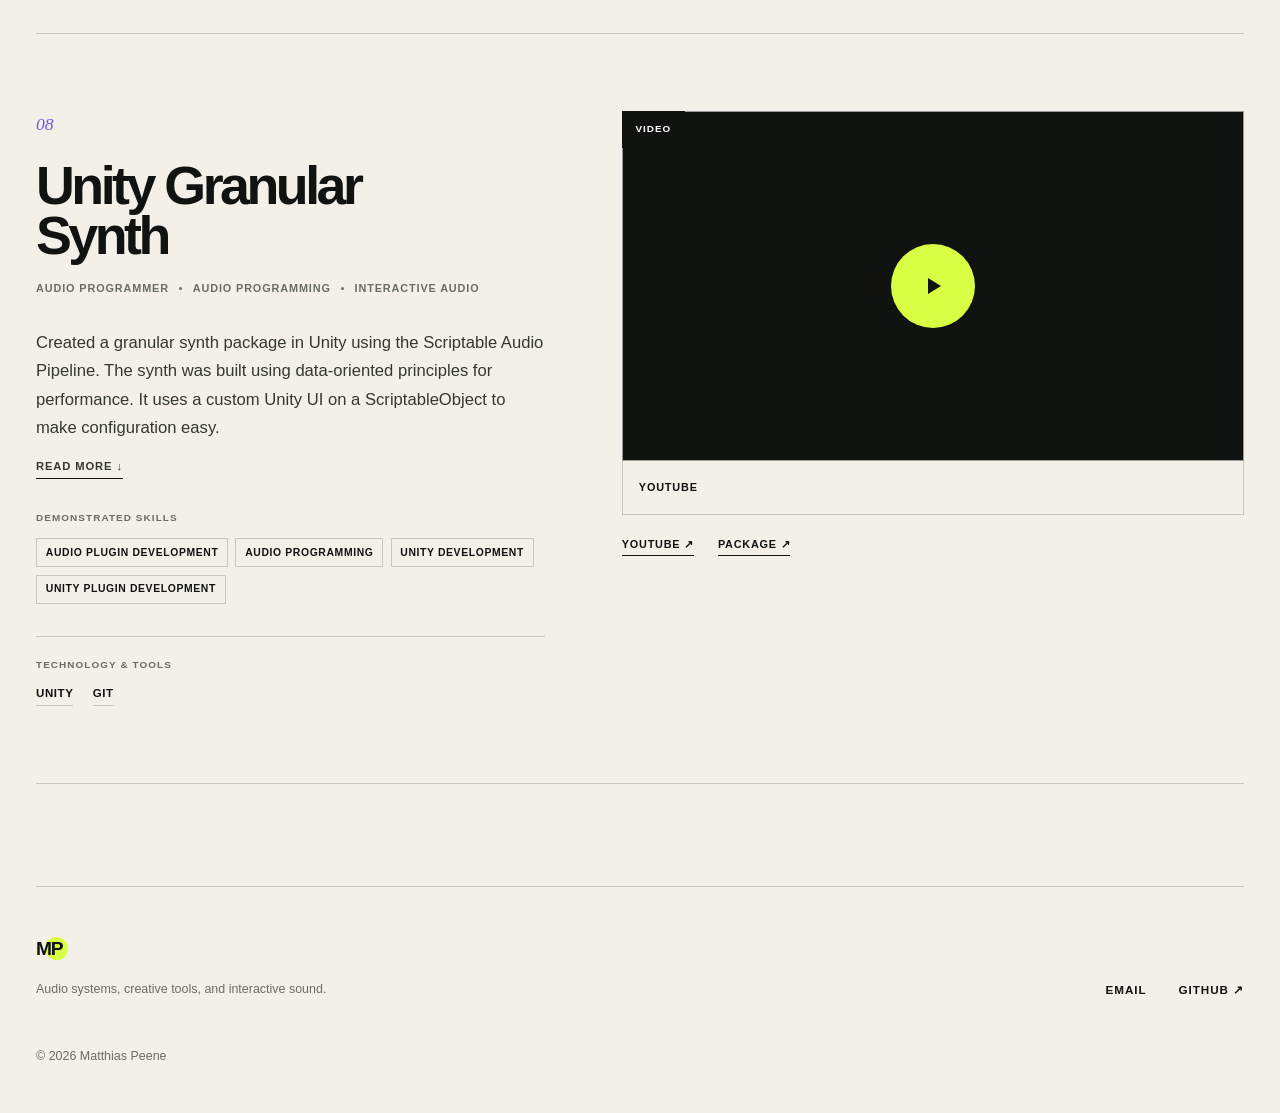
==== commit e3b5d9eb: "Enhance services section and navigation - Added a new services section to the main page with detaile" ====
--- a/projects/index.html
+++ b/projects/index.html
@@ -17,26 +17,31 @@
       <nav aria-label="Main navigation">
         <a  href="../index.html">Home</a>
         <a aria-current="page" href="../projects/">Projects</a>
+        <a href="../index.html#services">Services</a>
         <a class="nav-contact" href="mailto:matthias@notjustsound.dev">Let’s talk <span aria-hidden="true">↗</span></a>
       </nav>
     </header>
     <main id="main">
-      <!-- <section class="projects-intro section-shell">
-        <p class="eyebrow">Project archive</p>
+      <section class="projects-intro section-shell" id="selected-intro" aria-labelledby="projects-title">
+        <p class="eyebrow">Selected work</p>
         <div>
-          <h1>Work you can<br><em>hear</em> and use.</h1>
-          <p>Explore projects by discipline, skill, technology, or tool. The strongest evidence appears first; filters keep that quality order intact.</p>
+          <h1 id="projects-title" tabindex="-1">Proof over<br><em>volume.</em></h1>
+          <p>8 projects that best represent my work across audio programming, technical sound design, music, and interactive audio.</p>
+          <a class="button button--outline projects-intro__archive" id="browse-archive" href="?view=archive" aria-controls="archive-tools">Browse all 41 projects <span aria-hidden="true">→</span></a>
         </div>
-      </section> -->
+      </section>
 
-      <section class="filter-section" aria-labelledby="filter-title">
+      <section class="filter-section" id="archive-tools" aria-labelledby="archive-title" hidden>
         <div class="section-shell">
           <div class="filter-heading">
             <div>
-              <p class="eyebrow">Find relevant experience</p>
-              <h2 id="filter-title">What are you looking for?</h2>
+              <p class="eyebrow">Project archive</p>
+              <h2 id="archive-title" tabindex="-1">Find relevant experience.</h2>
             </div>
-            <button class="filter-clear" id="clear-filters" type="button" hidden>Clear all</button>
+            <div class="filter-actions">
+              <a class="filter-back" id="show-selected" href="?">← Back to selected work</a>
+              <button class="filter-clear" id="clear-filters" type="button" hidden>Clear filters</button>
+            </div>
           </div>
           <div class="filter-controls">
             <label class="search-field">
@@ -60,11 +65,7 @@
       </section>
 
       <section class="project-results section-shell" aria-labelledby="results-title">
-        <!-- <div class="results-heading">
-          <h2 id="results-title"><span id="result-count">41</span> projects</h2>
-          <p id="sort-note">Ordered by evidence quality</p>
-        </div> -->
-        <div class="project-list" id="project-list"></div>
+        <div class="project-list" id="project-list" data-selected-project-count="8"></div>
         <div class="empty-state" id="empty-state" hidden>
           <p class="eyebrow">No matches</p>
           <h2>Try a wider search.</h2>
--- a/assets/site.css
+++ b/assets/site.css
@@ -38,6 +38,10 @@
   color: var(--ink);
 }
 
+[hidden] {
+  display: none !important;
+}
+
 img,
 svg,
 iframe {
@@ -198,12 +202,37 @@
   max-width: 790px;
 }
 
+.hero__status {
+  display: grid;
+  gap: 0.75rem;
+}
+
+.hero__mobility {
+  display: flex;
+  flex-wrap: wrap;
+  gap: 0.55rem;
+  list-style: none;
+  margin: 0;
+  padding: 0;
+}
+
+.hero__mobility li {
+  border: 1px solid color-mix(in srgb, var(--ink) 24%, transparent);
+  border-radius: 999px;
+  color: var(--ink-soft);
+  font-size: 0.72rem;
+  font-weight: 750;
+  letter-spacing: 0.045em;
+  padding: 0.38rem 0.65rem;
+  text-transform: uppercase;
+}
+
 .hero h1 {
   font-size: clamp(4.5rem, 8.8vw, 10rem);
   font-weight: 850;
   letter-spacing: -0.085em;
   line-height: 0.9;
-  margin: 0;
+  margin: clamp(1.35rem, 2.4vw, 2rem) 0 0;
   max-width: 8ch;
 }
 
@@ -398,6 +427,202 @@
   to { transform: translateX(-6.25%); }
 }
 
+.services {
+  background: var(--ink);
+  color: var(--white);
+  padding-block: clamp(5rem, 9vw, 8rem);
+  scroll-margin-top: 2rem;
+}
+
+.services__heading {
+  align-items: end;
+  border-bottom: 1px solid #424640;
+  display: grid;
+  gap: clamp(2rem, 6vw, 7rem);
+  grid-template-columns: minmax(0, 1.2fr) minmax(280px, 0.8fr);
+  padding-bottom: clamp(2.5rem, 5vw, 4.5rem);
+}
+
+.services__heading h2 {
+  color: var(--acid);
+  font-size: clamp(3rem, 6vw, 6.6rem);
+  letter-spacing: -0.07em;
+  line-height: 0.92;
+  margin: 0;
+  max-width: 11ch;
+}
+
+.services__heading > p {
+  color: #c9ccc6;
+  font-size: clamp(1rem, 1.5vw, 1.25rem);
+  line-height: 1.65;
+  margin: 0;
+  max-width: 580px;
+}
+
+.services__grid {
+  align-items: start;
+  display: grid;
+  gap: 1rem;
+  grid-template-columns: repeat(2, minmax(0, 1fr));
+  padding-top: 1rem;
+}
+
+.service-card {
+  border: 1px solid #424640;
+  min-width: 0;
+}
+
+.service-card__header {
+  cursor: pointer;
+  display: grid;
+  gap: 1.2rem;
+  grid-template-columns: auto minmax(0, 1fr);
+  list-style: none;
+  padding: clamp(1.5rem, 3vw, 2.5rem);
+}
+
+.service-card__header::-webkit-details-marker {
+  display: none;
+}
+
+.service-card__header:focus-visible {
+  outline: 2px solid var(--acid);
+  outline-offset: -2px;
+}
+
+.service-card[open] .service-card__header {
+  border-bottom: 1px solid #424640;
+}
+
+.service-card__number {
+  color: var(--acid);
+  font-family: var(--serif);
+  font-size: 1rem;
+  font-style: italic;
+  line-height: 1.2;
+  padding-top: 0.25rem;
+}
+
+.service-card h3 {
+  font-size: clamp(1.55rem, 2.2vw, 2.3rem);
+  letter-spacing: -0.045em;
+  line-height: 1.05;
+  margin: 0;
+}
+
+.service-card__header p {
+  color: #b8bcb4;
+  line-height: 1.6;
+  margin: 1rem 0 0;
+}
+
+.service-card__toggle {
+  align-items: center;
+  color: var(--acid);
+  display: inline-flex;
+  font-size: 0.64rem;
+  font-weight: 800;
+  gap: 0.7rem;
+  grid-column: 2;
+  letter-spacing: 0.1em;
+  text-transform: uppercase;
+}
+
+.service-card__close-label {
+  display: none;
+}
+
+.service-card__toggle-icon {
+  font-size: 1rem;
+  line-height: 1;
+  transition: transform 180ms ease;
+}
+
+.service-card[open] .service-card__open-label {
+  display: none;
+}
+
+.service-card[open] .service-card__close-label {
+  display: inline;
+}
+
+.service-card[open] .service-card__toggle-icon {
+  transform: rotate(45deg);
+}
+
+.service-card__details {
+  display: grid;
+  gap: 1.4rem 1rem;
+  grid-template-columns: repeat(6, minmax(0, 1fr));
+  margin: 0;
+  padding: clamp(1.5rem, 3vw, 2.5rem);
+}
+
+.service-detail {
+  border-top: 1px solid #424640;
+  grid-column: span 2;
+  min-width: 0;
+  padding-top: 1rem;
+}
+
+.service-detail--half {
+  grid-column: span 3;
+}
+
+.service-detail dt {
+  color: var(--acid);
+  font-size: 0.65rem;
+  font-weight: 800;
+  letter-spacing: 0.12em;
+  text-transform: uppercase;
+}
+
+.service-detail dd {
+  color: #c9ccc6;
+  font-size: 0.82rem;
+  line-height: 1.55;
+  margin: 0.65rem 0 0;
+}
+
+.service-detail ul {
+  margin: 0;
+  padding-left: 1.05rem;
+}
+
+.service-detail li + li {
+  margin-top: 0.35rem;
+}
+
+.services__footer {
+  align-items: center;
+  border-top: 1px solid #424640;
+  display: flex;
+  gap: 2rem;
+  justify-content: space-between;
+  margin-top: clamp(2.5rem, 5vw, 4rem);
+  padding-top: 2rem;
+}
+
+.services__footer p {
+  color: #aeb2aa;
+  font-size: 0.82rem;
+  line-height: 1.6;
+  margin: 0;
+  max-width: 780px;
+}
+
+.services .button--outline {
+  border-color: #777b75;
+  flex: 0 0 auto;
+}
+
+.services .button--outline:hover {
+  background: var(--acid);
+  border-color: var(--acid);
+  color: var(--ink);
+}
+
 .selected-work {
   padding-block: clamp(6rem, 10vw, 10rem);
 }
@@ -665,6 +890,10 @@
   max-width: 670px;
 }
 
+.projects-intro__archive {
+  margin-top: 2rem;
+}
+
 .filter-section {
   background: var(--ink);
   color: var(--white);
@@ -686,6 +915,32 @@
   letter-spacing: 0.09em;
   padding: 0 0 0.25rem;
   text-transform: uppercase;
+}
+
+.filter-actions {
+  align-items: center;
+  display: flex;
+  flex-wrap: wrap;
+  gap: 1.5rem;
+  justify-content: flex-end;
+}
+
+.filter-back {
+  border-bottom: 1px solid #767b72;
+  color: var(--white);
+  font-size: 0.72rem;
+  font-weight: 800;
+  letter-spacing: 0.09em;
+  padding-bottom: 0.25rem;
+  text-transform: uppercase;
+}
+
+.filter-back:hover,
+.filter-back:focus-visible,
+.filter-clear:hover,
+.filter-clear:focus-visible {
+  border-color: var(--acid);
+  color: var(--acid);
 }
 
 .filter-controls {
@@ -1209,6 +1464,7 @@
 
   .hero__copy { max-width: 760px; }
   .hero__portrait-wrap { justify-self: center; max-width: 650px; width: 85%; }
+  .services__grid { grid-template-columns: 1fr; }
   .featured-grid { grid-template-columns: 1fr; }
 
   .featured-project,
@@ -1246,6 +1502,11 @@
   .hero__stats dd { max-width: 9ch; }
   .hero__portrait-wrap { min-height: 0; width: 94%; }
   .portrait-caption { left: -3%; width: 90%; }
+  .services__heading { align-items: start; grid-template-columns: 1fr; }
+  .service-card__details { grid-template-columns: 1fr; }
+  .service-detail,
+  .service-detail--half { grid-column: 1; }
+  .services__footer { align-items: flex-start; flex-direction: column; }
   .section-heading { align-items: start; flex-direction: column; }
 
   .featured-project,
@@ -1268,6 +1529,7 @@
   .projects-intro h1 { font-size: clamp(3.8rem, 19vw, 6rem); }
   .projects-intro > div > p { margin-top: 2rem; }
   .filter-heading { align-items: start; gap: 2rem; }
+  .filter-actions { justify-content: flex-start; }
   .results-heading { align-items: start; flex-direction: column; gap: 0.6rem; }
   .project-card { padding-block: 3.5rem; }
   .project-card h3 { font-size: clamp(2.6rem, 12vw, 4.2rem); }
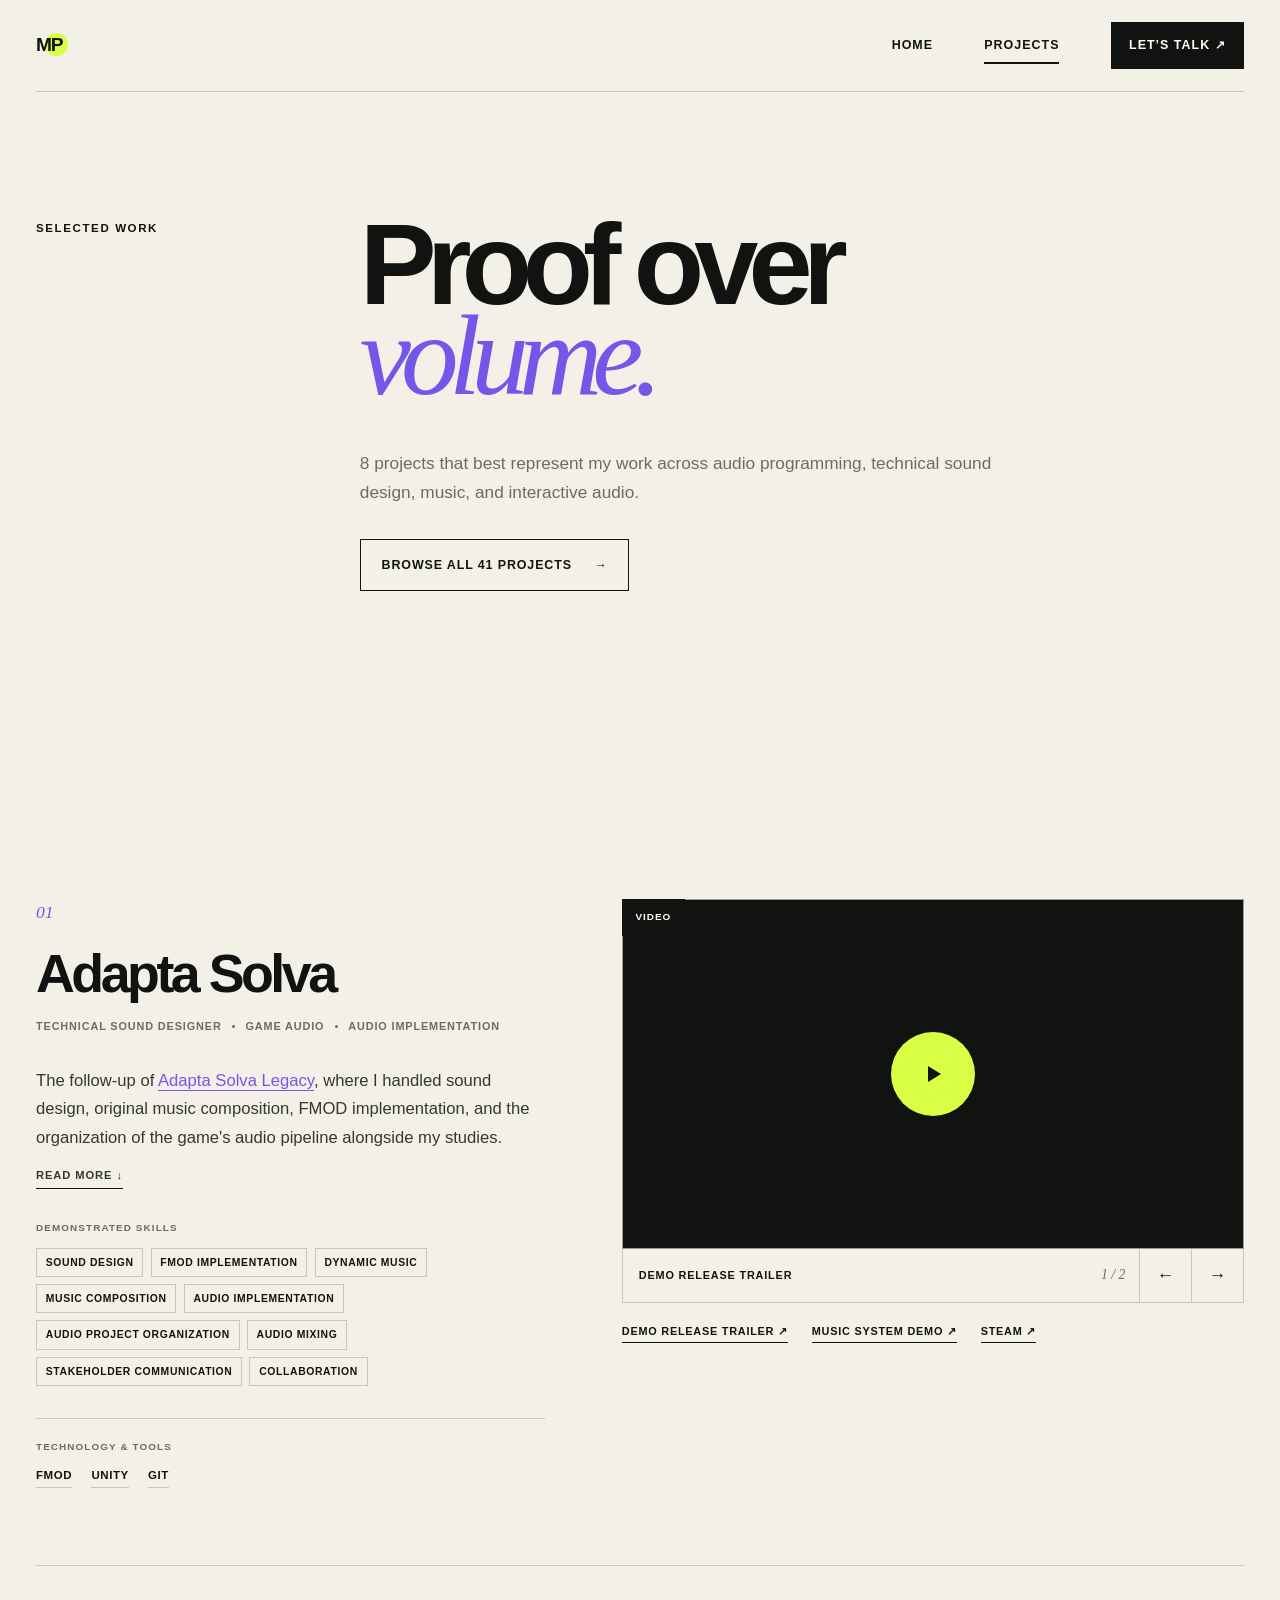
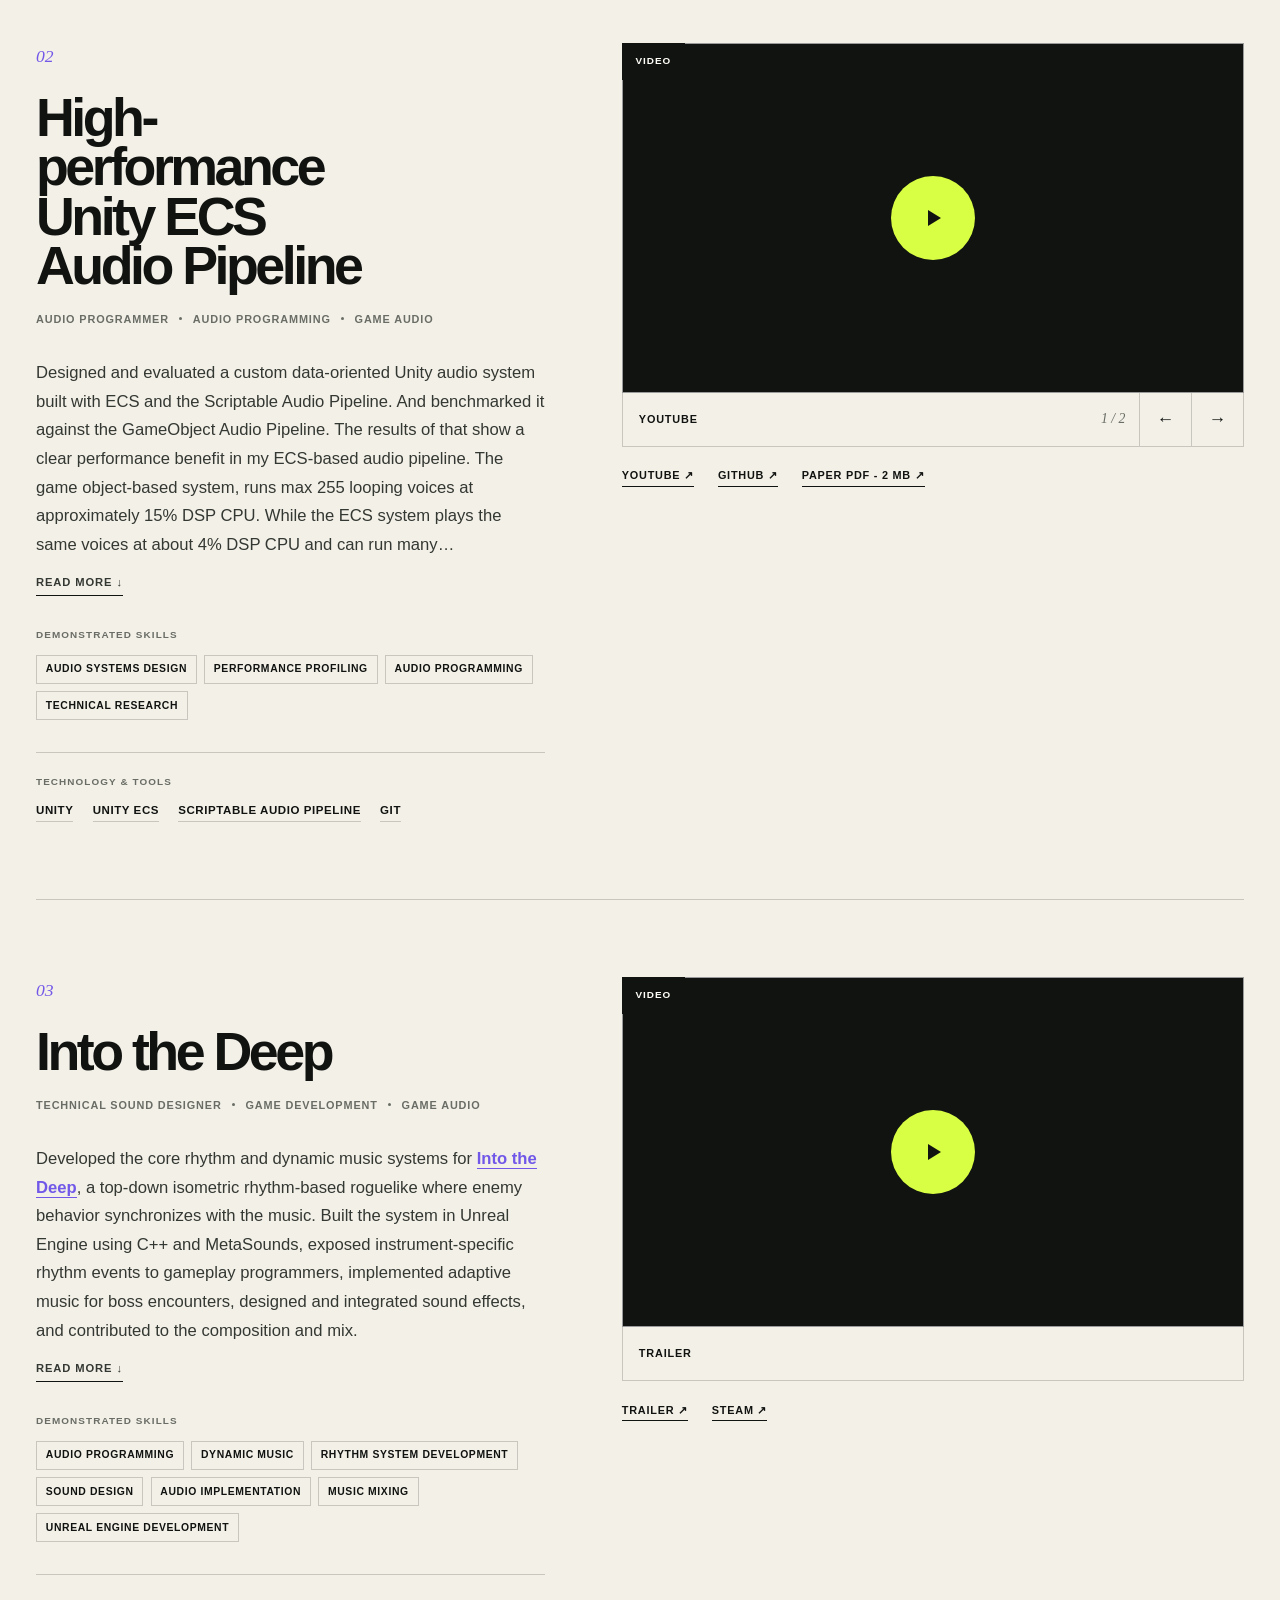
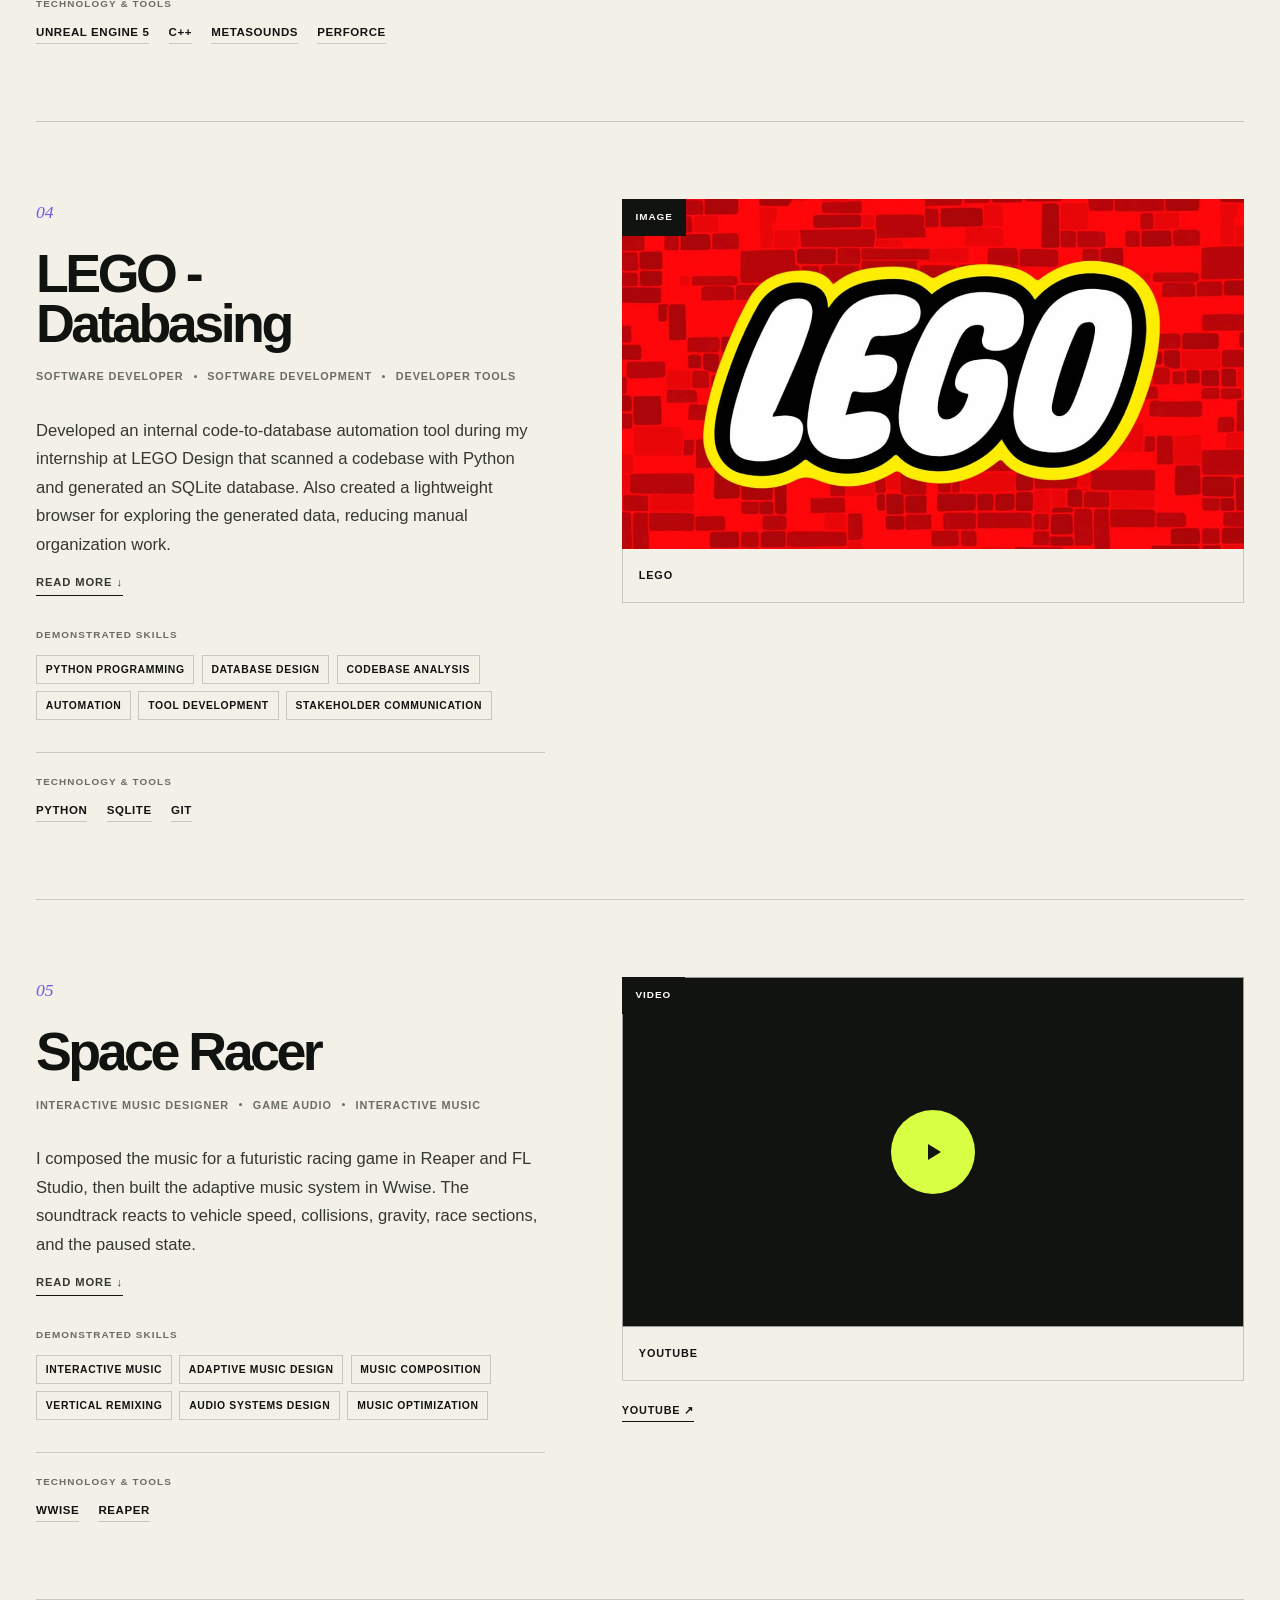
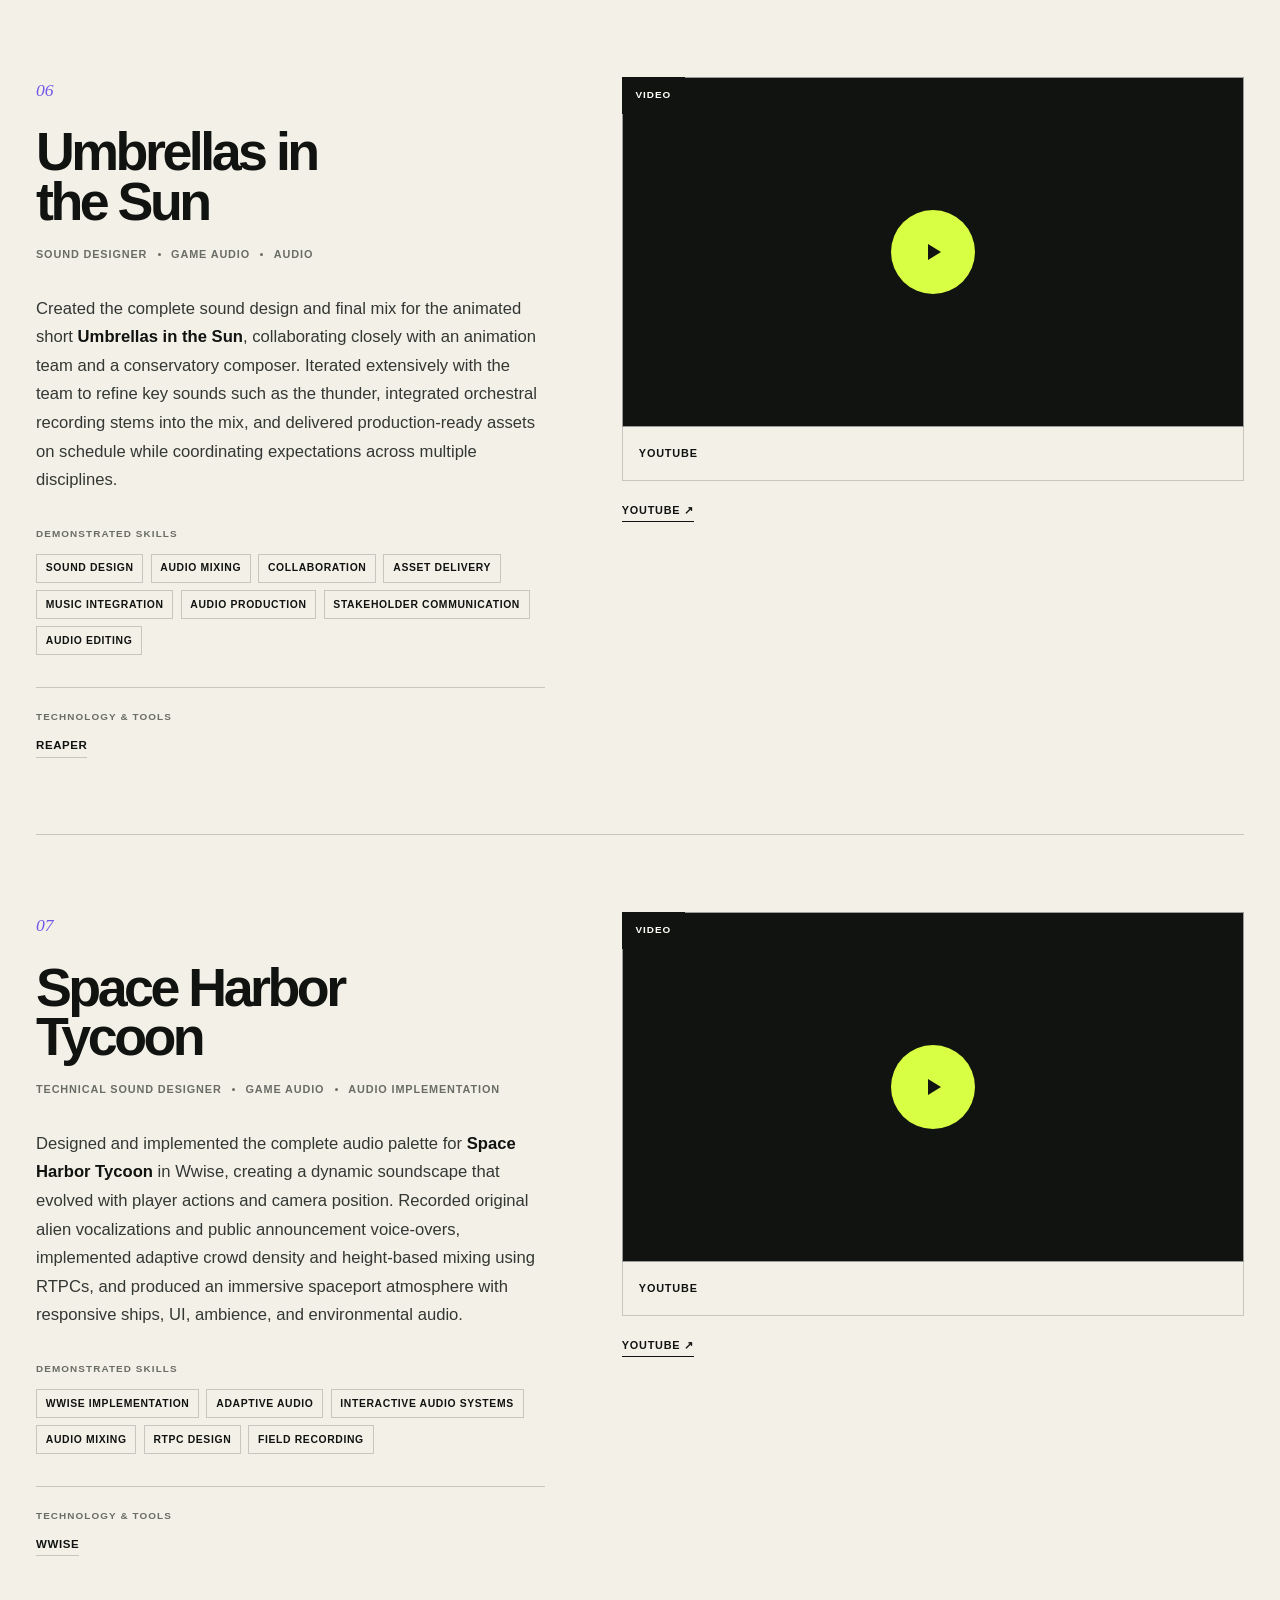
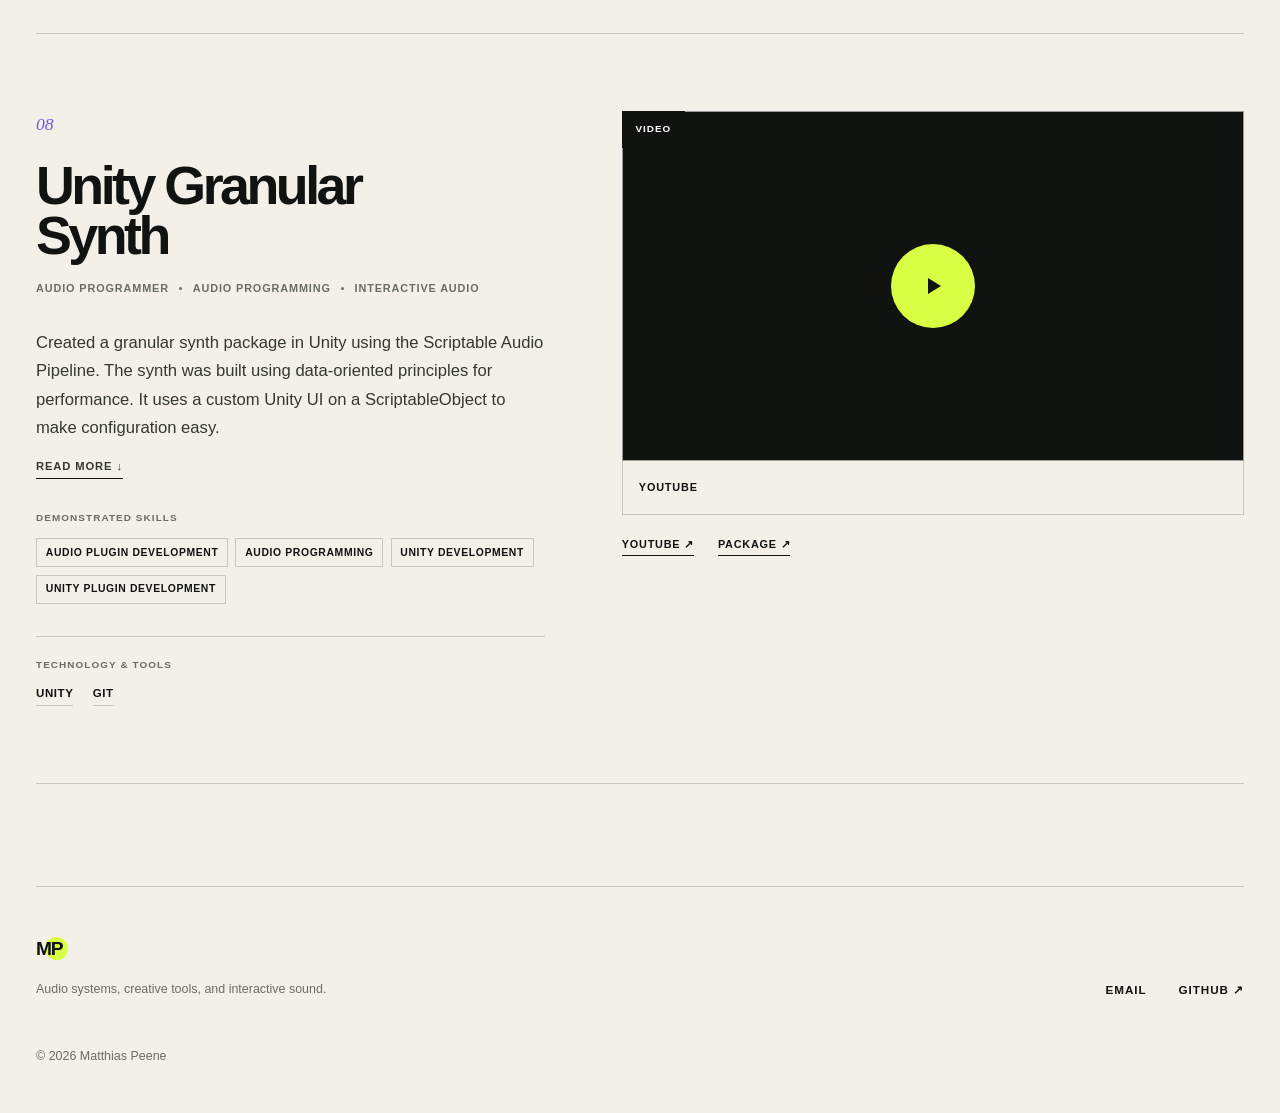
==== commit 8235caa9: "Remove services section from navigation in index and projects pages" ====
--- a/projects/index.html
+++ b/projects/index.html
@@ -17,7 +17,6 @@
       <nav aria-label="Main navigation">
         <a  href="../index.html">Home</a>
         <a aria-current="page" href="../projects/">Projects</a>
-        <a href="../index.html#services">Services</a>
         <a class="nav-contact" href="mailto:matthias@notjustsound.dev">Let’s talk <span aria-hidden="true">↗</span></a>
       </nav>
     </header>
--- a/assets/site.css
+++ b/assets/site.css
@@ -427,202 +427,6 @@
   to { transform: translateX(-6.25%); }
 }
 
-.services {
-  background: var(--ink);
-  color: var(--white);
-  padding-block: clamp(5rem, 9vw, 8rem);
-  scroll-margin-top: 2rem;
-}
-
-.services__heading {
-  align-items: end;
-  border-bottom: 1px solid #424640;
-  display: grid;
-  gap: clamp(2rem, 6vw, 7rem);
-  grid-template-columns: minmax(0, 1.2fr) minmax(280px, 0.8fr);
-  padding-bottom: clamp(2.5rem, 5vw, 4.5rem);
-}
-
-.services__heading h2 {
-  color: var(--acid);
-  font-size: clamp(3rem, 6vw, 6.6rem);
-  letter-spacing: -0.07em;
-  line-height: 0.92;
-  margin: 0;
-  max-width: 11ch;
-}
-
-.services__heading > p {
-  color: #c9ccc6;
-  font-size: clamp(1rem, 1.5vw, 1.25rem);
-  line-height: 1.65;
-  margin: 0;
-  max-width: 580px;
-}
-
-.services__grid {
-  align-items: start;
-  display: grid;
-  gap: 1rem;
-  grid-template-columns: repeat(2, minmax(0, 1fr));
-  padding-top: 1rem;
-}
-
-.service-card {
-  border: 1px solid #424640;
-  min-width: 0;
-}
-
-.service-card__header {
-  cursor: pointer;
-  display: grid;
-  gap: 1.2rem;
-  grid-template-columns: auto minmax(0, 1fr);
-  list-style: none;
-  padding: clamp(1.5rem, 3vw, 2.5rem);
-}
-
-.service-card__header::-webkit-details-marker {
-  display: none;
-}
-
-.service-card__header:focus-visible {
-  outline: 2px solid var(--acid);
-  outline-offset: -2px;
-}
-
-.service-card[open] .service-card__header {
-  border-bottom: 1px solid #424640;
-}
-
-.service-card__number {
-  color: var(--acid);
-  font-family: var(--serif);
-  font-size: 1rem;
-  font-style: italic;
-  line-height: 1.2;
-  padding-top: 0.25rem;
-}
-
-.service-card h3 {
-  font-size: clamp(1.55rem, 2.2vw, 2.3rem);
-  letter-spacing: -0.045em;
-  line-height: 1.05;
-  margin: 0;
-}
-
-.service-card__header p {
-  color: #b8bcb4;
-  line-height: 1.6;
-  margin: 1rem 0 0;
-}
-
-.service-card__toggle {
-  align-items: center;
-  color: var(--acid);
-  display: inline-flex;
-  font-size: 0.64rem;
-  font-weight: 800;
-  gap: 0.7rem;
-  grid-column: 2;
-  letter-spacing: 0.1em;
-  text-transform: uppercase;
-}
-
-.service-card__close-label {
-  display: none;
-}
-
-.service-card__toggle-icon {
-  font-size: 1rem;
-  line-height: 1;
-  transition: transform 180ms ease;
-}
-
-.service-card[open] .service-card__open-label {
-  display: none;
-}
-
-.service-card[open] .service-card__close-label {
-  display: inline;
-}
-
-.service-card[open] .service-card__toggle-icon {
-  transform: rotate(45deg);
-}
-
-.service-card__details {
-  display: grid;
-  gap: 1.4rem 1rem;
-  grid-template-columns: repeat(6, minmax(0, 1fr));
-  margin: 0;
-  padding: clamp(1.5rem, 3vw, 2.5rem);
-}
-
-.service-detail {
-  border-top: 1px solid #424640;
-  grid-column: span 2;
-  min-width: 0;
-  padding-top: 1rem;
-}
-
-.service-detail--half {
-  grid-column: span 3;
-}
-
-.service-detail dt {
-  color: var(--acid);
-  font-size: 0.65rem;
-  font-weight: 800;
-  letter-spacing: 0.12em;
-  text-transform: uppercase;
-}
-
-.service-detail dd {
-  color: #c9ccc6;
-  font-size: 0.82rem;
-  line-height: 1.55;
-  margin: 0.65rem 0 0;
-}
-
-.service-detail ul {
-  margin: 0;
-  padding-left: 1.05rem;
-}
-
-.service-detail li + li {
-  margin-top: 0.35rem;
-}
-
-.services__footer {
-  align-items: center;
-  border-top: 1px solid #424640;
-  display: flex;
-  gap: 2rem;
-  justify-content: space-between;
-  margin-top: clamp(2.5rem, 5vw, 4rem);
-  padding-top: 2rem;
-}
-
-.services__footer p {
-  color: #aeb2aa;
-  font-size: 0.82rem;
-  line-height: 1.6;
-  margin: 0;
-  max-width: 780px;
-}
-
-.services .button--outline {
-  border-color: #777b75;
-  flex: 0 0 auto;
-}
-
-.services .button--outline:hover {
-  background: var(--acid);
-  border-color: var(--acid);
-  color: var(--ink);
-}
-
 .selected-work {
   padding-block: clamp(6rem, 10vw, 10rem);
 }
@@ -1464,7 +1268,6 @@
 
   .hero__copy { max-width: 760px; }
   .hero__portrait-wrap { justify-self: center; max-width: 650px; width: 85%; }
-  .services__grid { grid-template-columns: 1fr; }
   .featured-grid { grid-template-columns: 1fr; }
 
   .featured-project,
@@ -1502,11 +1305,6 @@
   .hero__stats dd { max-width: 9ch; }
   .hero__portrait-wrap { min-height: 0; width: 94%; }
   .portrait-caption { left: -3%; width: 90%; }
-  .services__heading { align-items: start; grid-template-columns: 1fr; }
-  .service-card__details { grid-template-columns: 1fr; }
-  .service-detail,
-  .service-detail--half { grid-column: 1; }
-  .services__footer { align-items: flex-start; flex-direction: column; }
   .section-heading { align-items: start; flex-direction: column; }
 
   .featured-project,
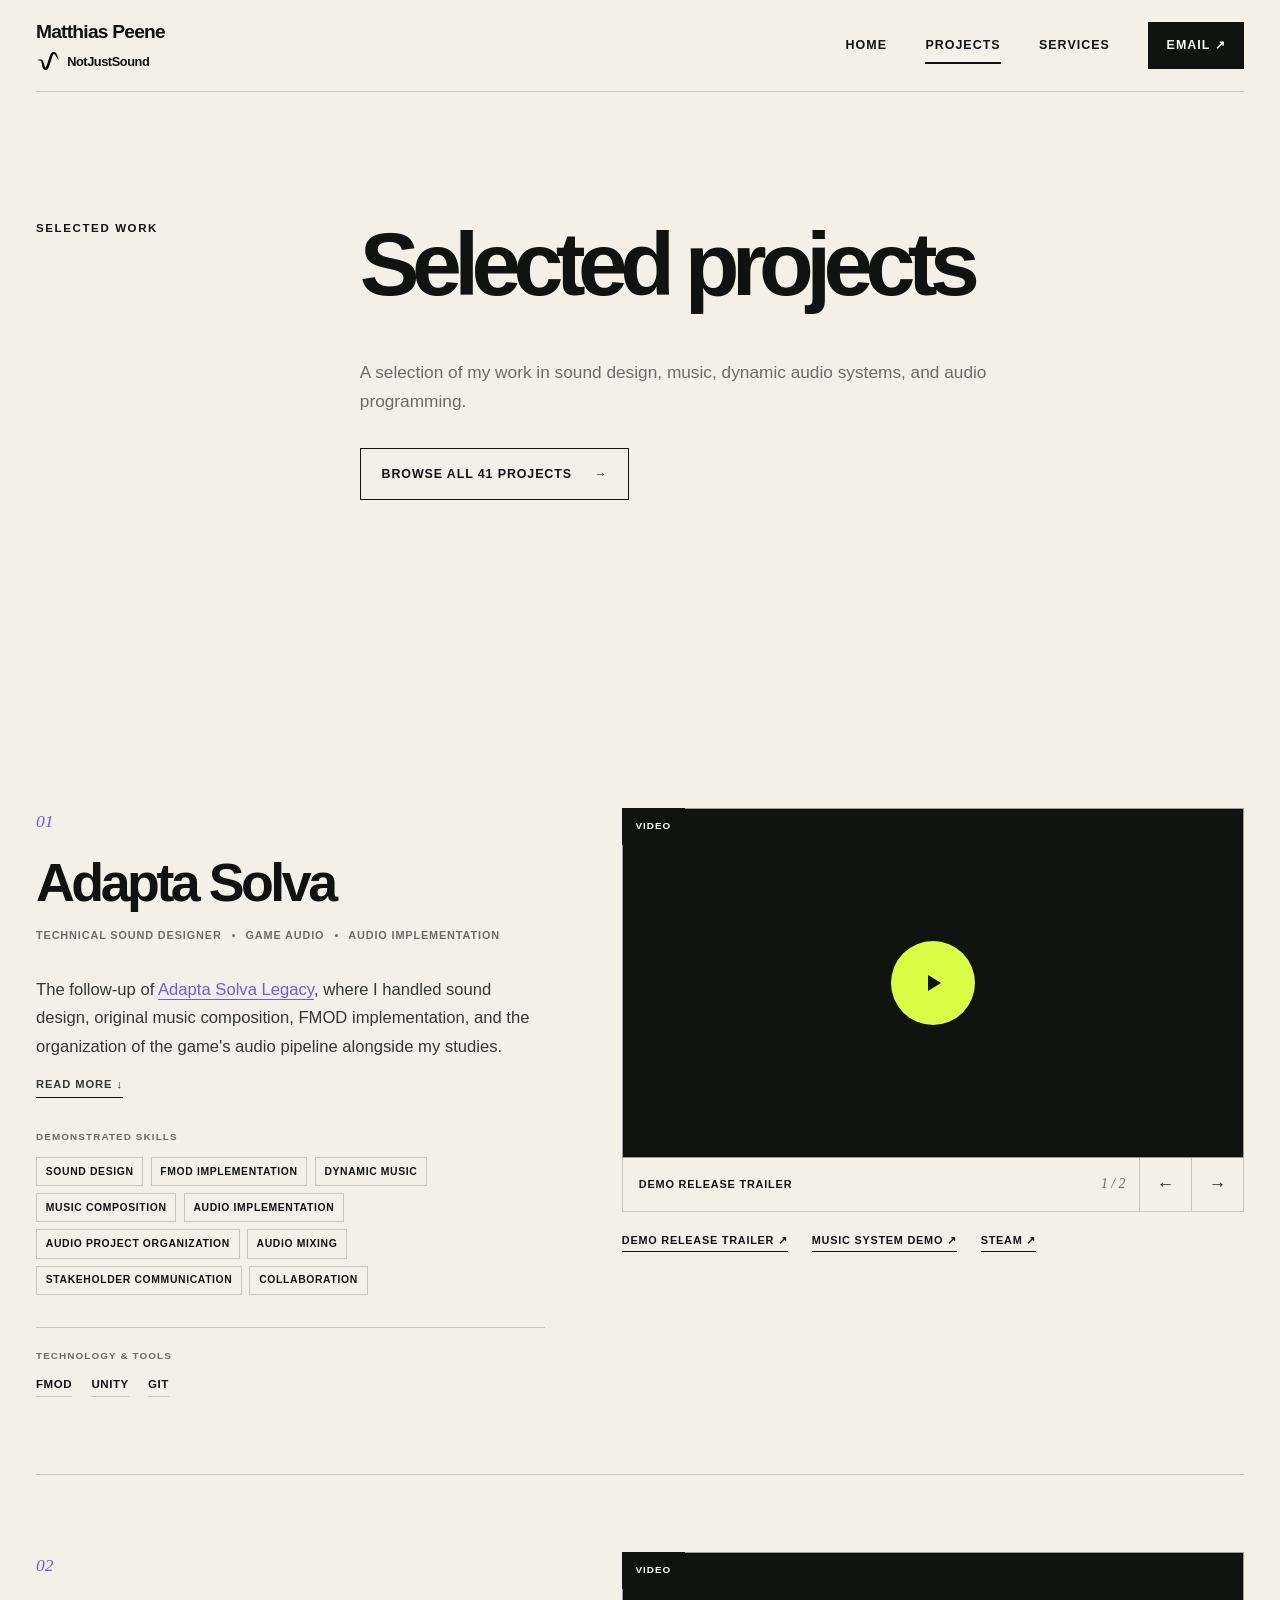
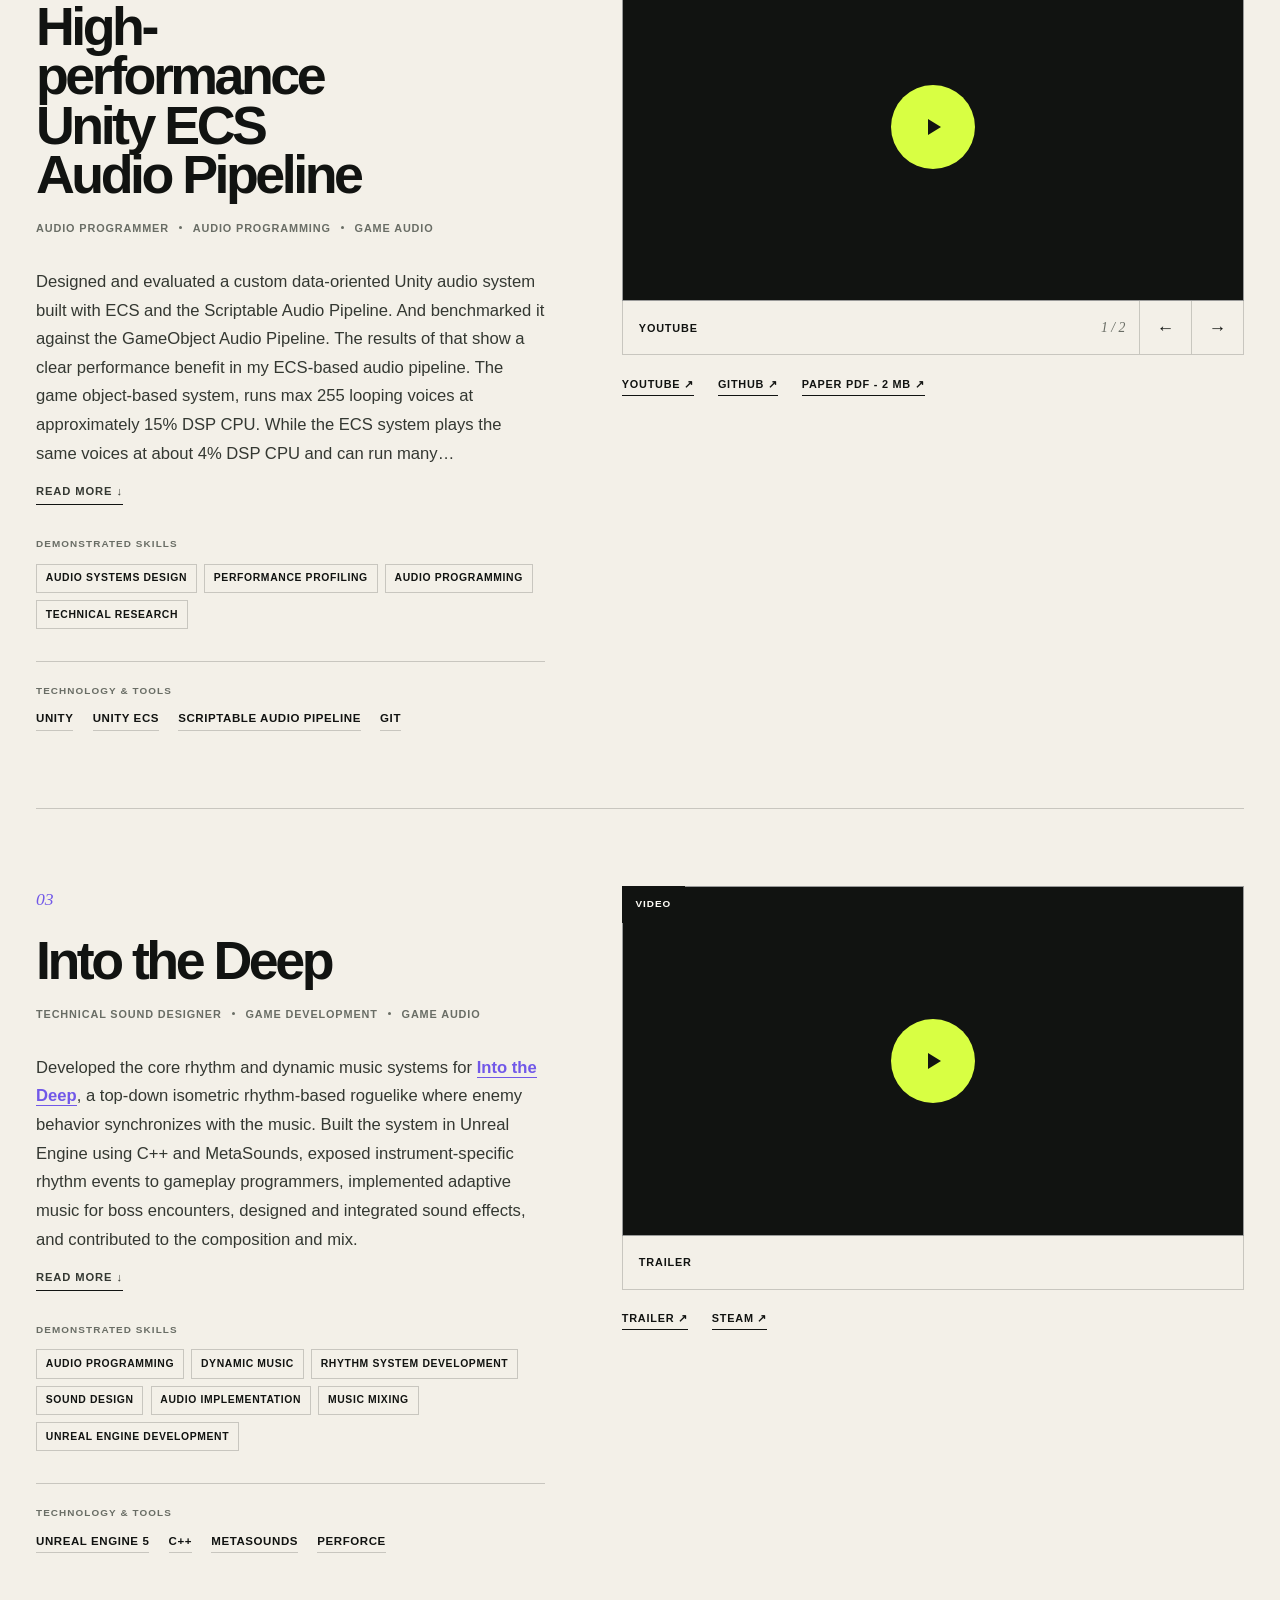
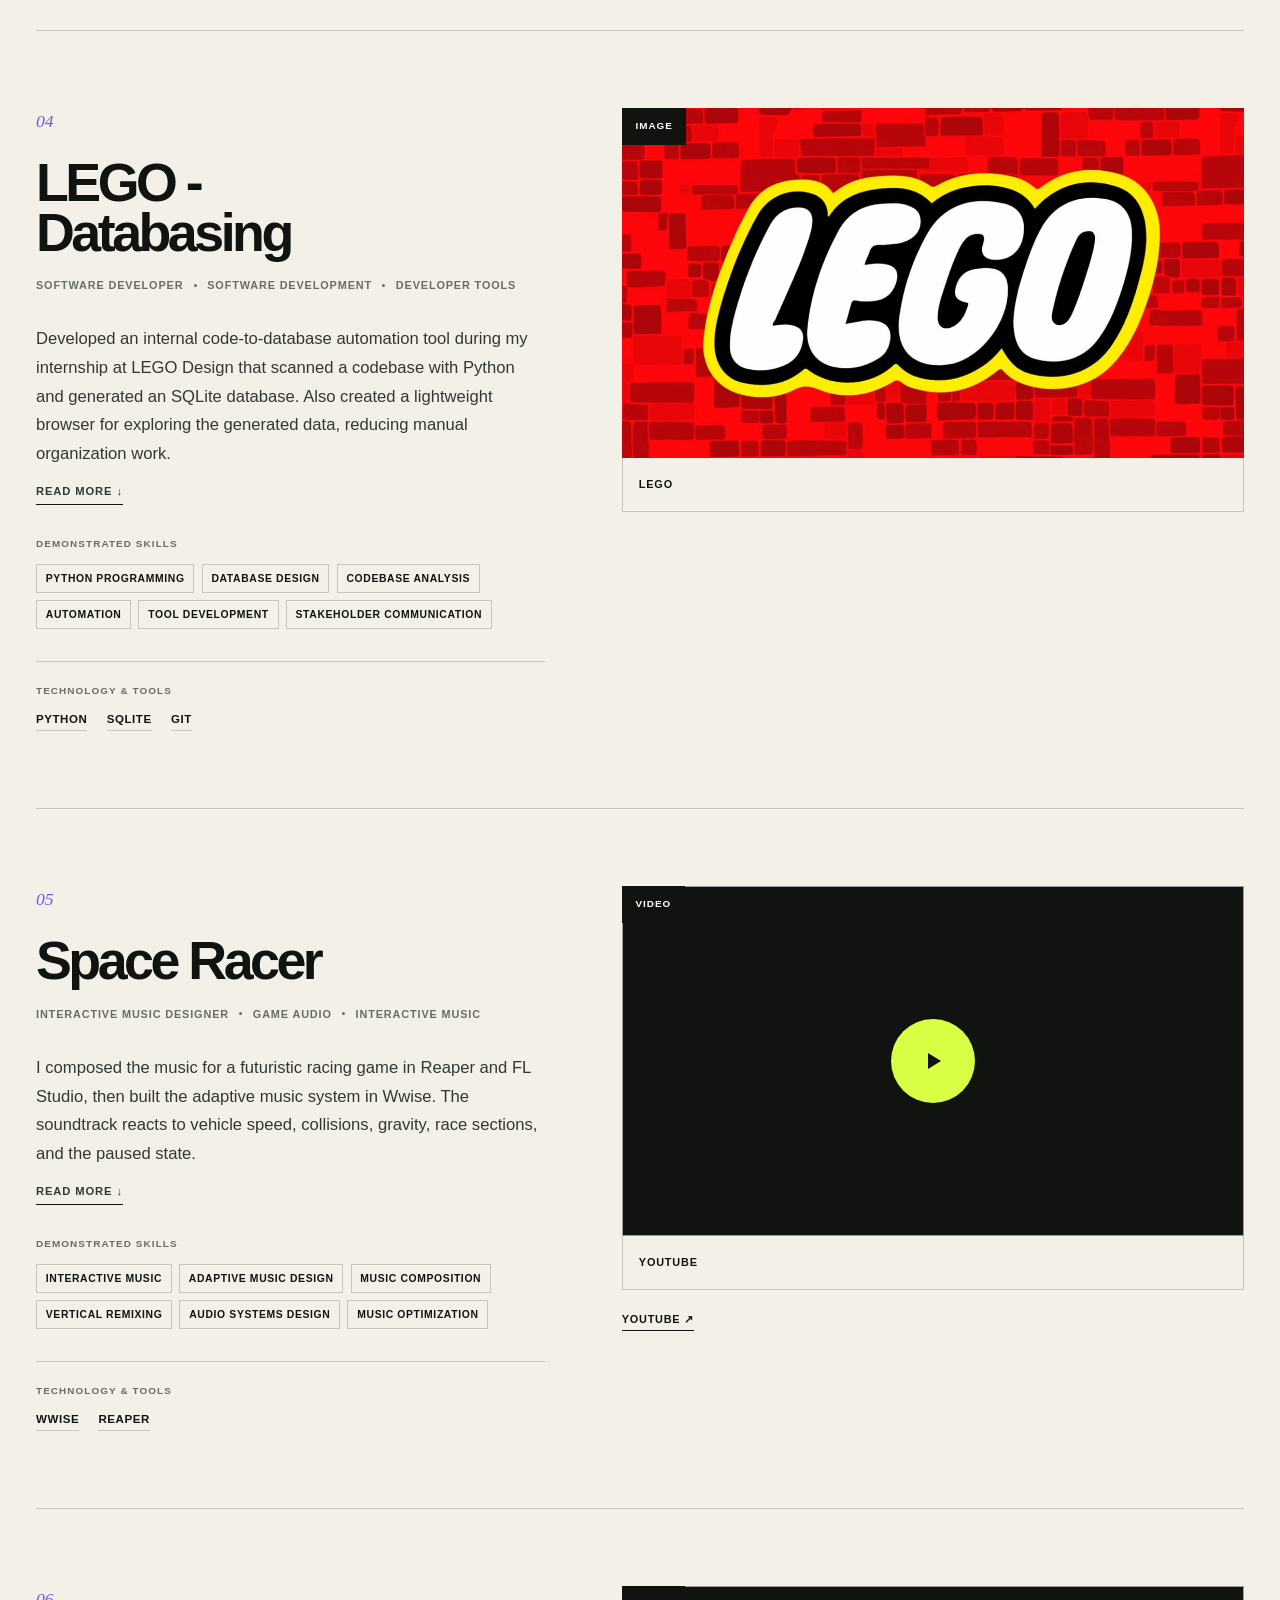
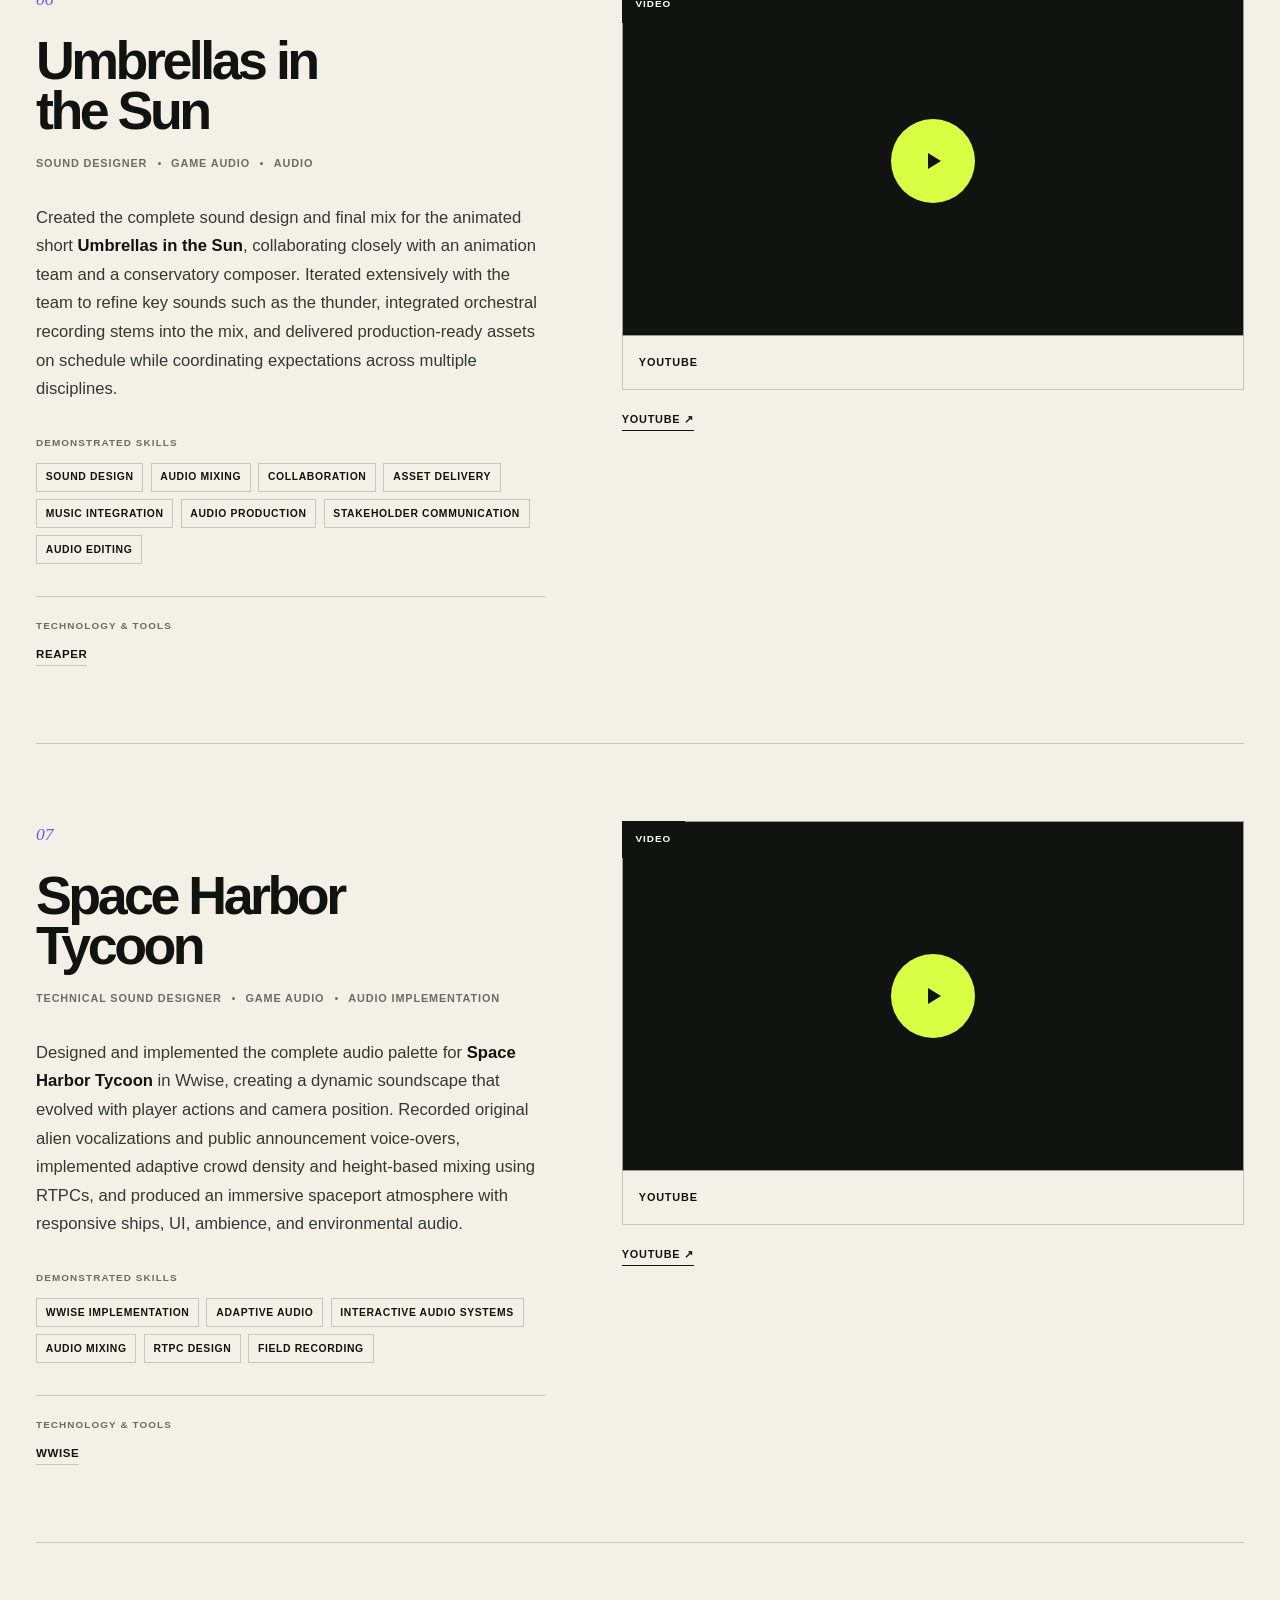
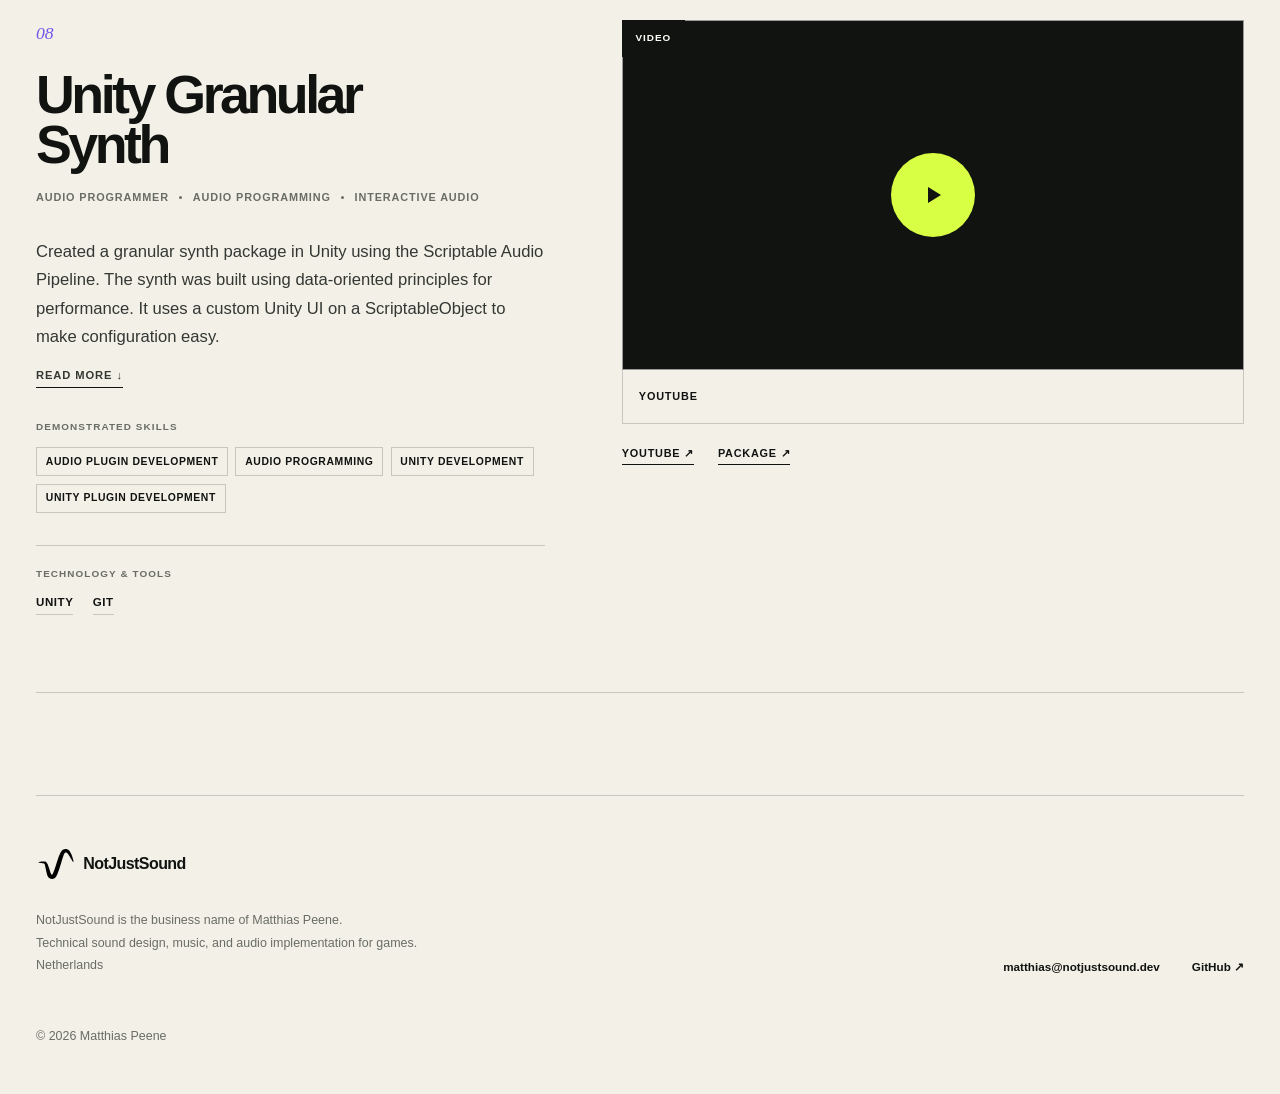
==== commit 44d7bf45: "Updated front page for freelance" ====
--- a/projects/index.html
+++ b/projects/index.html
@@ -3,29 +3,31 @@
   <head>
     <meta charset="utf-8">
     <meta name="viewport" content="width=device-width, initial-scale=1">
-    <meta name="description" content="Explore Matthias Peene&#039;s work in audio programming, game audio, sound design, and creative technology.">
+    <meta name="description" content="A selection of my work in sound design, music, dynamic audio systems, and audio programming.">
     <meta name="theme-color" content="#111311">
-    <title>Projects — Matthias Peene</title>
+    <title>Projects | Matthias Peene | NotJustSound</title>
     <link rel="stylesheet" href="../assets/site.css"></head>
   <body class="projects-page">
     
     <a class="skip-link" href="#main">Skip to content</a>
     <header class="site-header">
-      <a class="wordmark" href="../index.html" aria-label="Matthias Peene, home">
-        <span>MP</span><i aria-hidden="true"></i>
+      <a class="site-identity" href="../index.html" aria-label="Matthias Peene, home">
+        <span class="site-identity__name">Matthias Peene</span>
+        <span class="business-mark"><img src="../assets/notjustsound.svg" width="40" height="40" alt=""><span>NotJustSound</span></span>
       </a>
       <nav aria-label="Main navigation">
         <a  href="../index.html">Home</a>
         <a aria-current="page" href="../projects/">Projects</a>
-        <a class="nav-contact" href="mailto:matthias@notjustsound.dev">Let’s talk <span aria-hidden="true">↗</span></a>
+        <a href="../index.html#services">Services</a>
+        <a class="nav-contact" href="mailto:matthias@notjustsound.dev">Email <span aria-hidden="true">↗</span></a>
       </nav>
     </header>
     <main id="main">
       <section class="projects-intro section-shell" id="selected-intro" aria-labelledby="projects-title">
         <p class="eyebrow">Selected work</p>
         <div>
-          <h1 id="projects-title" tabindex="-1">Proof over<br><em>volume.</em></h1>
-          <p>8 projects that best represent my work across audio programming, technical sound design, music, and interactive audio.</p>
+          <h1 id="projects-title" tabindex="-1">Selected projects</h1>
+          <p>A selection of my work in sound design, music, dynamic audio systems, and audio programming.</p>
           <a class="button button--outline projects-intro__archive" id="browse-archive" href="?view=archive" aria-controls="archive-tools">Browse all 41 projects <span aria-hidden="true">→</span></a>
         </div>
       </section>
@@ -76,11 +78,13 @@
     
     <footer class="site-footer">
       <div>
-        <a class="wordmark wordmark--footer" href="../index.html" aria-label="Matthias Peene, home"><span>MP</span><i aria-hidden="true"></i></a>
-        <p>Audio systems, creative tools, and interactive sound.</p>
+        <a class="footer-brand" href="../index.html"><span class="business-mark"><img src="../assets/notjustsound.svg" width="40" height="40" alt=""><span>NotJustSound</span></span></a>
+        <p>NotJustSound is the business name of Matthias Peene.</p>
+        <p>Technical sound design, music, and audio implementation for games.</p>
+        <p>Netherlands</p>
       </div>
       <div class="footer-links">
-        <a href="mailto:matthias@notjustsound.dev">Email</a>
+        <a href="mailto:matthias@notjustsound.dev">matthias@notjustsound.dev</a>
         <a href="https://github.com/matthiaspeene" target="_blank" rel="noreferrer">GitHub <span aria-hidden="true">↗</span></a>
       </div>
       <p class="footer-note">© 2026 Matthias Peene</p>
--- a/assets/site.css
+++ b/assets/site.css
@@ -104,34 +104,51 @@
   min-height: 92px;
 }
 
-.wordmark {
+.site-identity {
+  display: grid;
+  gap: 0.15rem;
+  padding-block: 0.65rem;
+}
+
+.site-identity__name {
+  font-size: 1.2rem;
+  font-weight: 850;
+  letter-spacing: -0.04em;
+}
+
+.business-mark {
   align-items: center;
   display: inline-flex;
-  font-size: 1.2rem;
-  font-weight: 900;
-  letter-spacing: -0.07em;
-  position: relative;
-}
-
-.wordmark span {
-  position: relative;
-  z-index: 1;
-}
-
-.wordmark i {
-  background: var(--acid);
-  border-radius: 50%;
-  height: 1.45rem;
-  left: 0.58rem;
-  position: absolute;
-  top: 0.1rem;
-  width: 1.45rem;
+  gap: 0.45rem;
+  font-size: 1rem;
+  font-weight: 750;
+  letter-spacing: -0.035em;
+}
+
+.business-mark img {
+  flex-shrink: 0;
+  height: 40px;
+  width: 40px;
+}
+
+.site-identity .business-mark {
+  font-size: 0.8rem;
+}
+
+.site-identity .business-mark img {
+  height: 24px;
+  width: 24px;
+}
+
+:focus-visible {
+  outline: 2px solid var(--violet);
+  outline-offset: 5px;
 }
 
 .site-header nav {
   align-items: center;
   display: flex;
-  gap: clamp(1.4rem, 4vw, 4.5rem);
+  gap: clamp(1.2rem, 3vw, 3rem);
 }
 
 .site-header nav a {
@@ -192,10 +209,9 @@
 .hero {
   align-items: center;
   display: grid;
-  gap: clamp(3rem, 7vw, 8rem);
-  grid-template-columns: minmax(0, 1.04fr) minmax(320px, 0.96fr);
-  min-height: calc(100vh - 92px);
-  padding-block: clamp(4.5rem, 9vw, 9rem);
+  gap: clamp(2.5rem, 5vw, 5rem);
+  grid-template-columns: minmax(0, 1.2fr) minmax(320px, 0.85fr);
+  padding-block: clamp(2rem, 3.2vw, 3.5rem);
 }
 
 .hero__copy {
@@ -204,56 +220,49 @@
 
 .hero__status {
   display: grid;
-  gap: 0.75rem;
+  gap: 0.65rem;
+  margin-top: 1.5rem;
+}
+
+.hero__name {
+  margin-bottom: 0.75rem;
+}
+
+.hero__availability {
+  font-size: 0.82rem;
+  font-weight: 650;
+  margin: 0;
 }
 
 .hero__mobility {
   display: flex;
   flex-wrap: wrap;
-  gap: 0.55rem;
+  gap: 0.4rem 0.8rem;
   list-style: none;
   margin: 0;
   padding: 0;
 }
 
 .hero__mobility li {
-  border: 1px solid color-mix(in srgb, var(--ink) 24%, transparent);
-  border-radius: 999px;
   color: var(--ink-soft);
   font-size: 0.72rem;
-  font-weight: 750;
-  letter-spacing: 0.045em;
-  padding: 0.38rem 0.65rem;
-  text-transform: uppercase;
+  padding-block: 0.15rem;
 }
 
 .hero h1 {
-  font-size: clamp(4.5rem, 8.8vw, 10rem);
+  font-size: clamp(3.25rem, 5.4vw, 5.25rem);
   font-weight: 850;
-  letter-spacing: -0.085em;
-  line-height: 0.9;
-  margin: clamp(1.35rem, 2.4vw, 2rem) 0 0;
-  max-width: 8ch;
-}
-
-.headline__line {
-  display: inline;
-}
-
-@media (min-width: 981px) {
-  .hero h1 .headline__line { display: block; }
-  .hero h1 .headline__line--descender { padding-bottom: 0.14em; }
-}
-
-.hero h1::first-line {
-  color: var(--ink);
+  letter-spacing: -0.065em;
+  line-height: 1;
+  margin: 0;
+  text-wrap: balance;
 }
 
 .hero__summary {
   color: var(--ink-soft);
-  font-size: clamp(1.05rem, 1.45vw, 1.3rem);
-  line-height: 1.62;
-  margin: clamp(2rem, 4vw, 3.4rem) 0 0;
+  font-size: clamp(1rem, 1.2vw, 1.12rem);
+  line-height: 1.55;
+  margin: 1.25rem 0 0;
   max-width: 660px;
 }
 
@@ -261,8 +270,60 @@
   align-items: center;
   display: flex;
   flex-wrap: wrap;
-  gap: 1.75rem;
-  margin-top: 2.25rem;
+  gap: 1.5rem;
+  margin-top: 1.5rem;
+}
+
+.capabilities {
+  display: grid;
+  grid-template-columns: repeat(3, minmax(0, 1fr));
+  gap: 0.5rem;
+  list-style: none;
+  margin: 1.5rem 0 0;
+  padding: 0;
+}
+
+.capability {
+  align-items: center;
+  background: #fff;
+  border: 1px solid var(--ink);
+  color: var(--ink);
+  text-decoration: none;
+  display: flex;
+  gap: 0.65rem;
+  min-width: 0;
+  min-height: 52px;
+  padding: 0.55rem 0.8rem;
+}
+
+.capability:hover,
+.capability:focus-visible {
+  background: var(--acid);
+}
+
+.capability img,
+.capability__badge {
+  flex-shrink: 0;
+  height: 28px;
+  width: 32px;
+  object-fit: contain;
+}
+
+.capability__badge {
+  align-items: center;
+  background: var(--ink);
+  border-radius: 4px;
+  color: var(--paper);
+  display: flex;
+  font-size: 0.72rem;
+  font-weight: 850;
+  justify-content: center;
+  letter-spacing: -0.04em;
+}
+
+.capability__label {
+  font-size: 0.8rem;
+  font-weight: 750;
 }
 
 .button {
@@ -337,7 +398,6 @@
 .hero__portrait-wrap {
   justify-self: end;
   max-width: 620px;
-  min-height: 500px;
   position: relative;
   width: 100%;
 }
@@ -447,6 +507,7 @@
 
 .section-heading h2,
 .approach h2,
+.contact-band h2,
 .filter-heading h2,
 .empty-state h2 {
   font-size: clamp(2.8rem, 5vw, 5.8rem);
@@ -579,6 +640,49 @@
   text-transform: uppercase;
 }
 
+.services {
+  padding-bottom: clamp(5rem, 8vw, 8rem);
+  scroll-margin-top: 1.5rem;
+}
+
+.services .business-mark {
+  margin-bottom: 1rem;
+  font-size: 1.2rem;
+}
+
+.services .business-mark img {
+  height: 64px;
+  width: 64px;
+}
+
+.services__intro {
+  color: var(--ink-soft);
+  font-size: 1.05rem;
+  line-height: 1.65;
+  margin: 0;
+  max-width: 380px;
+}
+
+.services__grid {
+  display: grid;
+  grid-template-columns: repeat(4, minmax(0, 1fr));
+  gap: 2rem;
+  padding-top: 2rem;
+}
+
+.service h3 {
+  font-size: 1.4rem;
+  letter-spacing: -0.035em;
+  line-height: 1.2;
+  margin: 0 0 1rem;
+}
+
+.service p {
+  color: var(--ink-soft);
+  line-height: 1.65;
+  margin: 0;
+}
+
 .approach {
   background: var(--ink);
   color: var(--white);
@@ -587,10 +691,10 @@
 }
 
 .approach__grid {
-  align-items: end;
+  align-items: start;
   display: grid;
-  gap: 4rem;
-  grid-template-columns: 1.15fr 0.85fr;
+  gap: 2rem;
+  grid-template-columns: 1fr;
 }
 
 .approach h2 {
@@ -601,7 +705,7 @@
   color: #c9ccc6;
   font-size: clamp(1.05rem, 1.7vw, 1.35rem);
   line-height: 1.65;
-  margin: 0 0 2rem;
+  margin: 0;
   max-width: 560px;
 }
 
@@ -615,12 +719,20 @@
 
 .contact-band a {
   display: inline-block;
-  font-size: clamp(3rem, 7vw, 8rem);
-  font-weight: 850;
-  letter-spacing: -0.075em;
-  line-height: 0.95;
-  max-width: 12ch;
+  border-bottom: 1px solid currentColor;
+  font-size: clamp(1.15rem, 3vw, 2.5rem);
+  font-weight: 650;
+  letter-spacing: -0.035em;
+  line-height: 1.4;
+  overflow-wrap: anywhere;
   transition: color 180ms ease;
+}
+
+.contact-band p {
+  color: var(--ink-soft);
+  font-size: 1.05rem;
+  margin-block: 1.5rem;
+  max-width: 540px;
 }
 
 .contact-band a:hover {
@@ -636,23 +748,23 @@
   padding-block: 3rem;
 }
 
-.wordmark--footer {
+.footer-brand {
+  display: inline-block;
   margin-bottom: 1rem;
 }
 
 .site-footer p {
   color: var(--muted);
   font-size: 0.78rem;
-  margin: 0;
+  margin: 0.25rem 0 0;
 }
 
 .footer-links {
   display: flex;
+  flex-wrap: wrap;
   font-size: 0.73rem;
   font-weight: 800;
-  gap: 2rem;
-  letter-spacing: 0.08em;
-  text-transform: uppercase;
+  gap: 1rem 2rem;
 }
 
 .footer-links a:hover {
@@ -673,10 +785,10 @@
 }
 
 .projects-intro h1 {
-  font-size: clamp(4rem, 9vw, 10rem);
+  font-size: clamp(3.5rem, 7vw, 7rem);
   font-weight: 850;
   letter-spacing: -0.085em;
-  line-height: 0.78;
+  line-height: 1;
   margin: 0;
 }
 
@@ -1283,7 +1395,9 @@
 
   .featured-project:last-child { border-bottom: 0; }
   .featured-project__body { padding-top: 0; }
-  .approach__grid { grid-template-columns: 1fr; }
+  .services__grid { grid-template-columns: repeat(2, minmax(0, 1fr)); }
+  .services .section-heading { align-items: start; flex-direction: column; gap: 1.5rem; }
+  .services__intro { max-width: 620px; }
   .project-card { gap: 3rem; grid-template-columns: 1fr; }
   .project-card h3 { max-width: 18ch; }
   .project-card__visual { position: static; }
@@ -1292,17 +1406,22 @@
 @media (max-width: 700px) {
   :root { --page: calc(100vw - 28px); }
 
-  .site-header { min-height: 76px; }
-  .site-header nav { gap: 1rem; }
+  .site-header { min-height: 96px; align-items: start; flex-direction: column; padding-block: 0.7rem; gap: 0.65rem; }
+  .site-identity { align-items: center; display: flex; justify-content: space-between; width: 100%; padding: 0; gap: 1rem; }
+  .site-identity__name { font-size: 1.1rem; }
+  .site-header nav { gap: 1.5rem; width: 100%; }
   .site-header nav a { font-size: 0.64rem; }
   .site-header nav a:first-child { display: none; }
-  .nav-contact { padding: 0.7rem 0.8rem; }
-  .hero { min-height: auto; padding-block: 4rem 5rem; }
-  .hero h1 { font-size: clamp(4rem, 21vw, 6.7rem); }
-  .hero h1 .headline__line { display: block; }
-  .hero h1 .headline__line--descender { padding-bottom: 0.14em; }
-  .hero__stats { justify-content: space-between; }
-  .hero__stats dd { max-width: 9ch; }
+  .nav-contact { margin-left: auto; padding: 0.5rem 0.8rem; }
+  .hero { padding-block: 1.75rem 3.5rem; }
+  .hero h1 { font-size: clamp(2.7rem, 12.5vw, 4.5rem); }
+  .hero__summary { margin-top: 1rem; }
+  .capabilities { margin-top: 1.25rem; gap: 0.4rem; }
+  .capability { flex-direction: column; gap: 0.3rem; padding: 0.6rem 0.2rem; }
+  .capability__label { font-size: 0.75rem; }
+  .hero__actions { gap: 1rem; }
+  .hero__actions .button { gap: 0.8rem; padding: 0.8rem 0.9rem; font-size: 0.7rem; }
+  .hero__actions .text-link { font-size: 0.65rem; }
   .hero__portrait-wrap { min-height: 0; width: 94%; }
   .portrait-caption { left: -3%; width: 90%; }
   .section-heading { align-items: start; flex-direction: column; }
@@ -1315,7 +1434,8 @@
 
   .featured-project__body { padding-top: 1.5rem; }
   .approach { padding: 3.5rem 1.4rem; }
-  .contact-band a { font-size: clamp(3rem, 16vw, 5.2rem); }
+  .services__grid { grid-template-columns: 1fr; gap: 1.75rem; }
+  .service { border-bottom: 1px solid var(--line); padding-bottom: 1.75rem; }
   .site-footer { align-items: start; grid-template-columns: 1fr; }
   .footer-note { grid-column: 1; }
 
